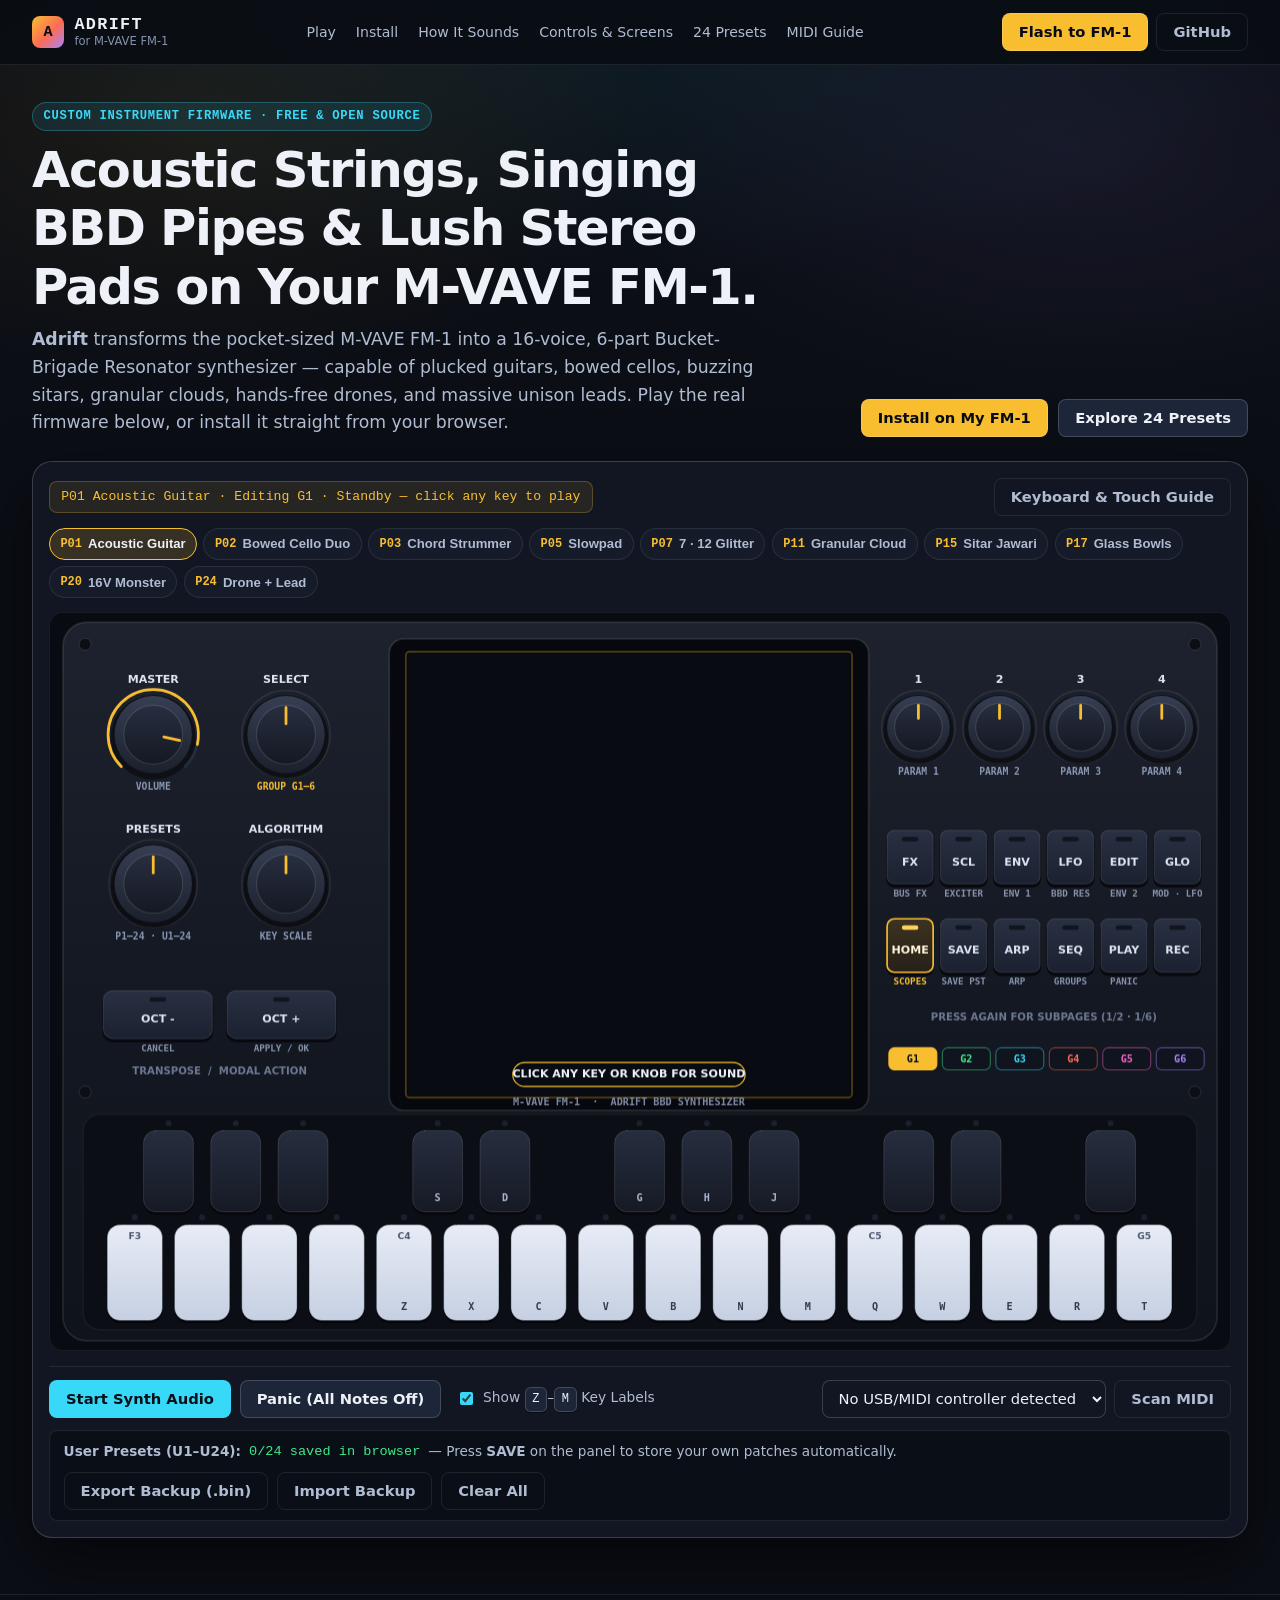
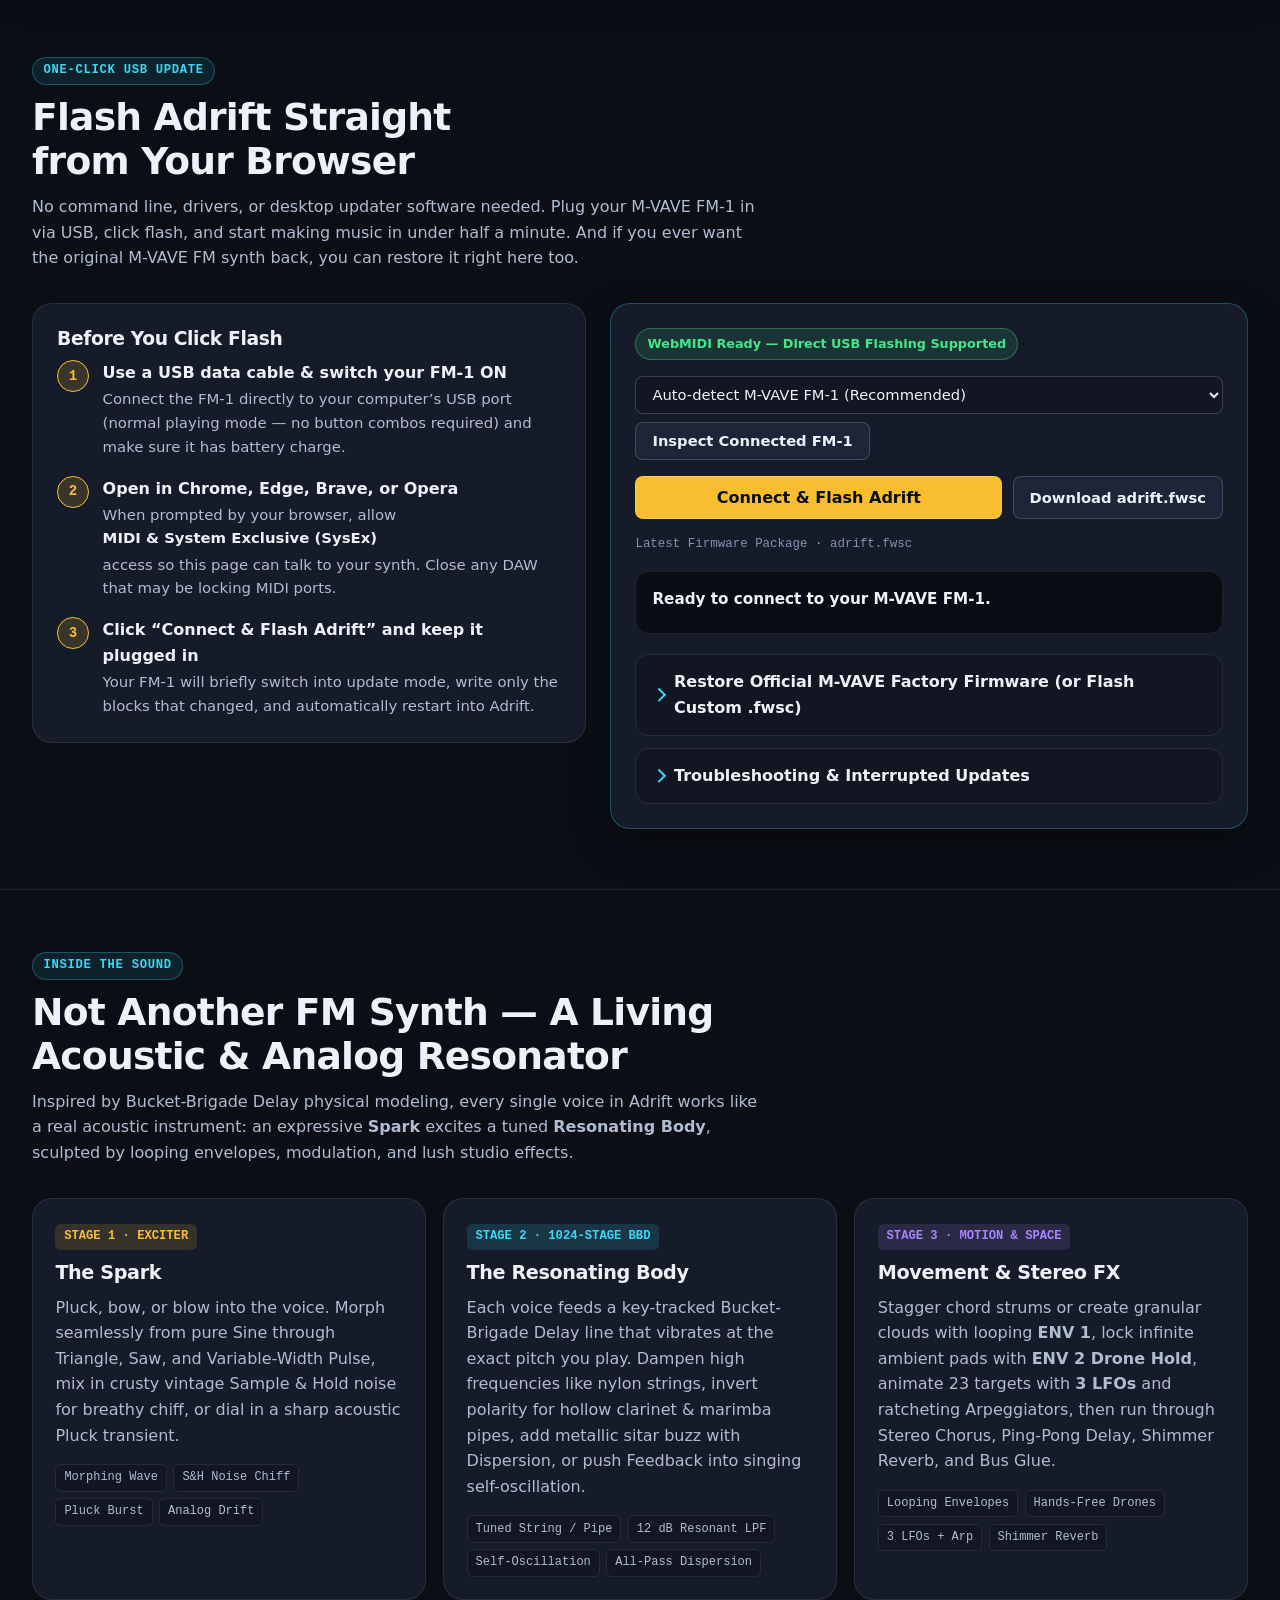
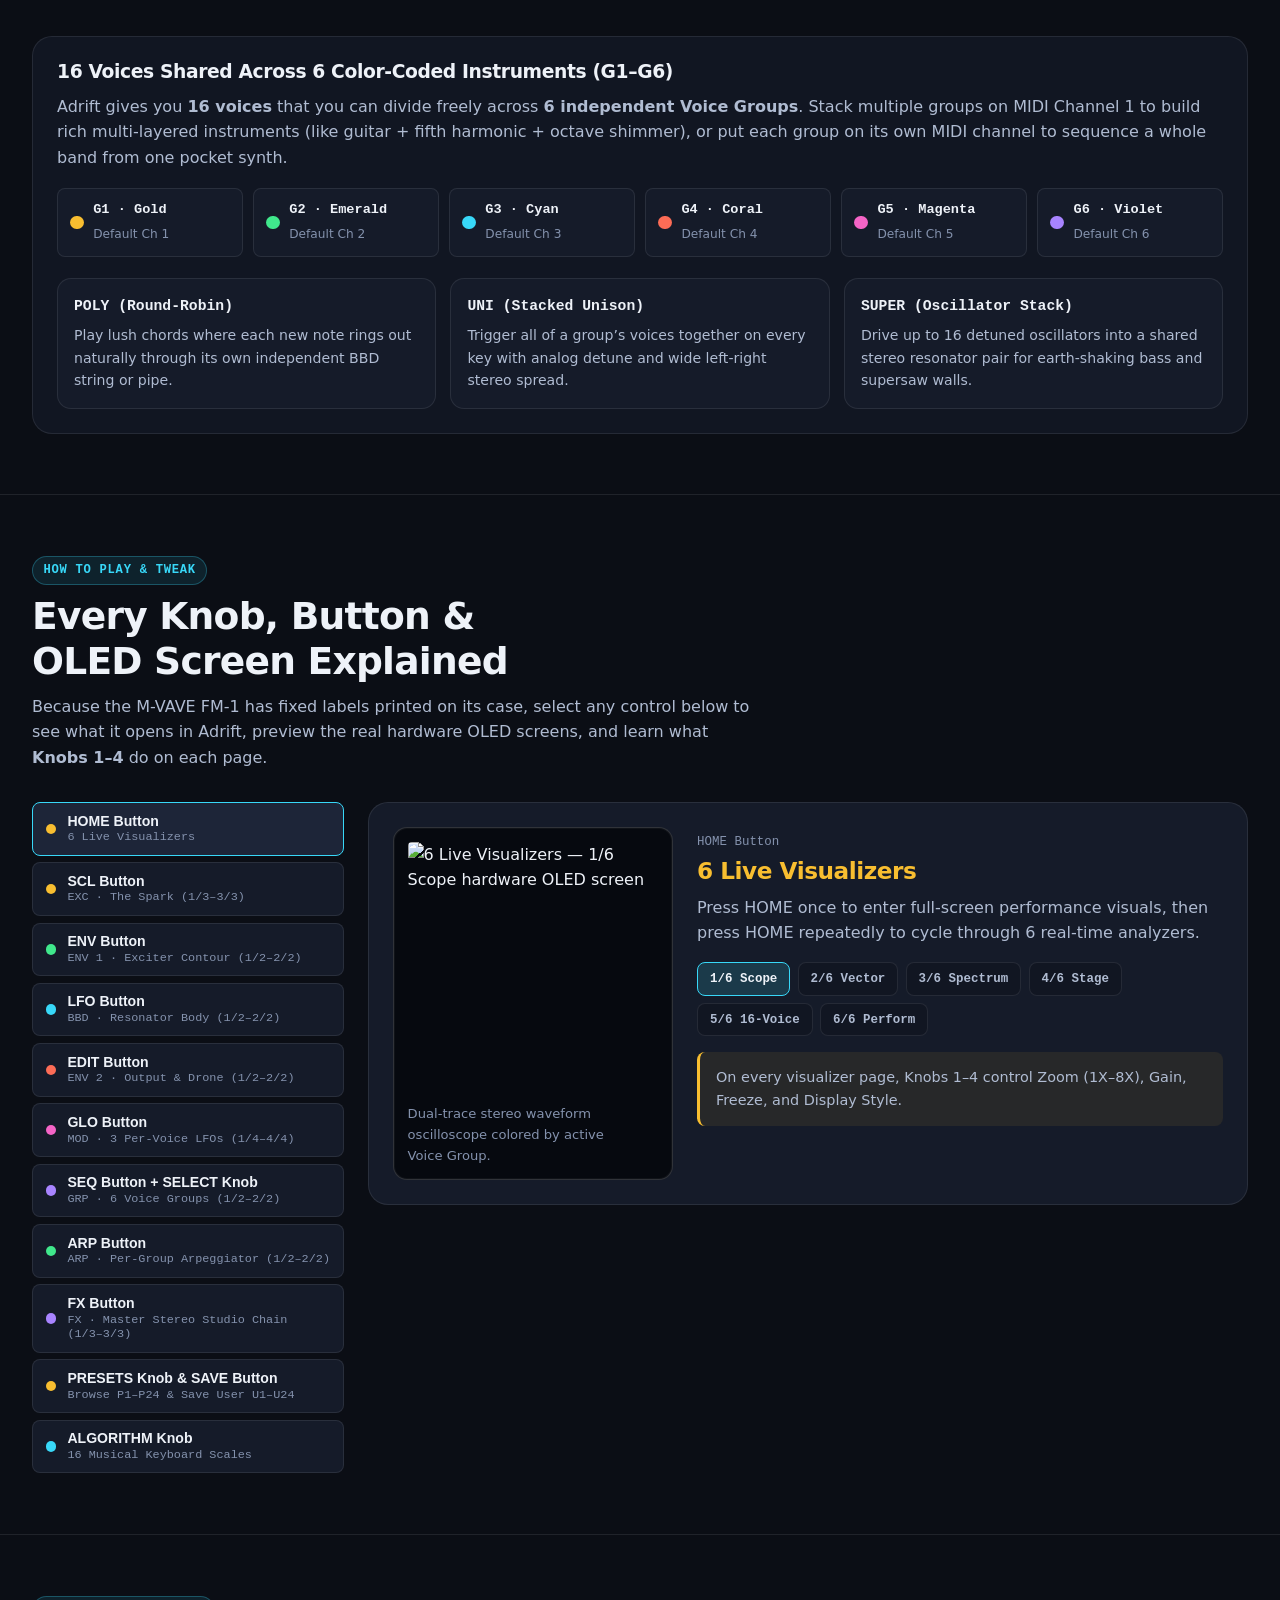
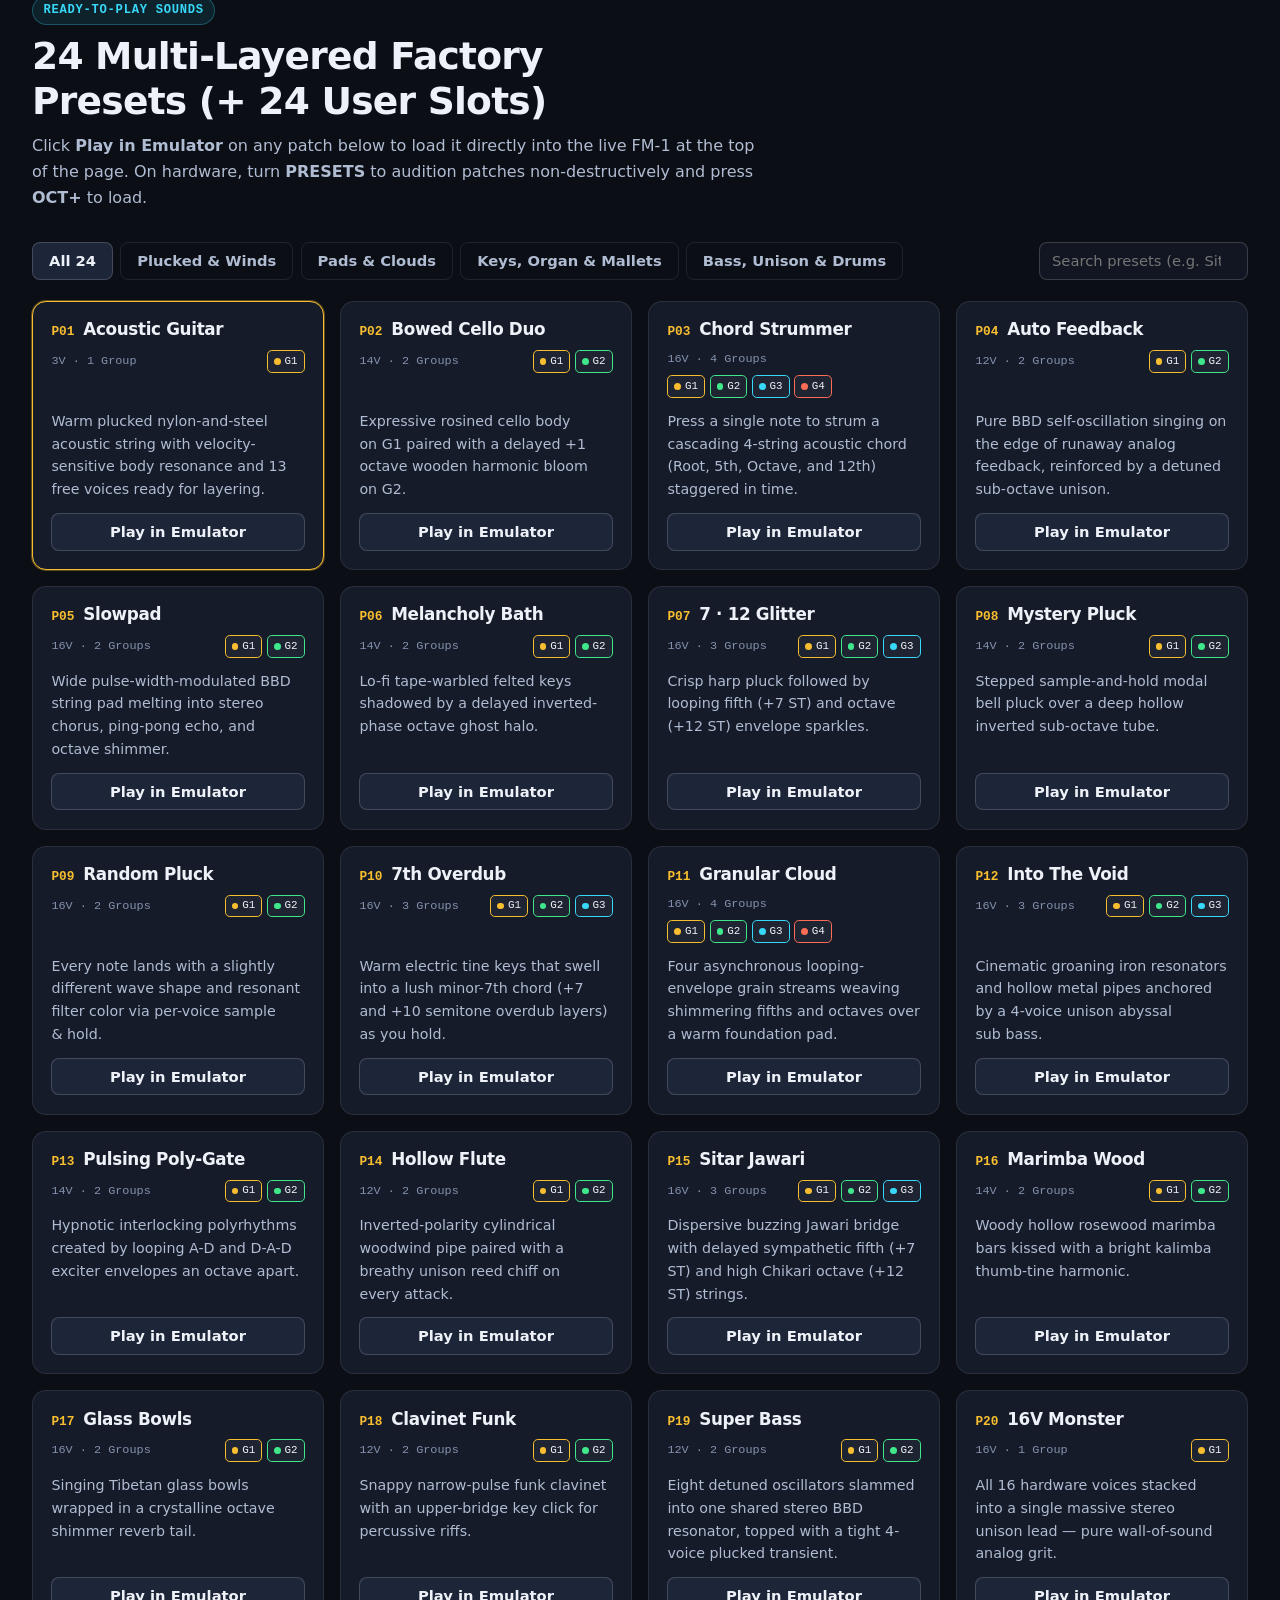
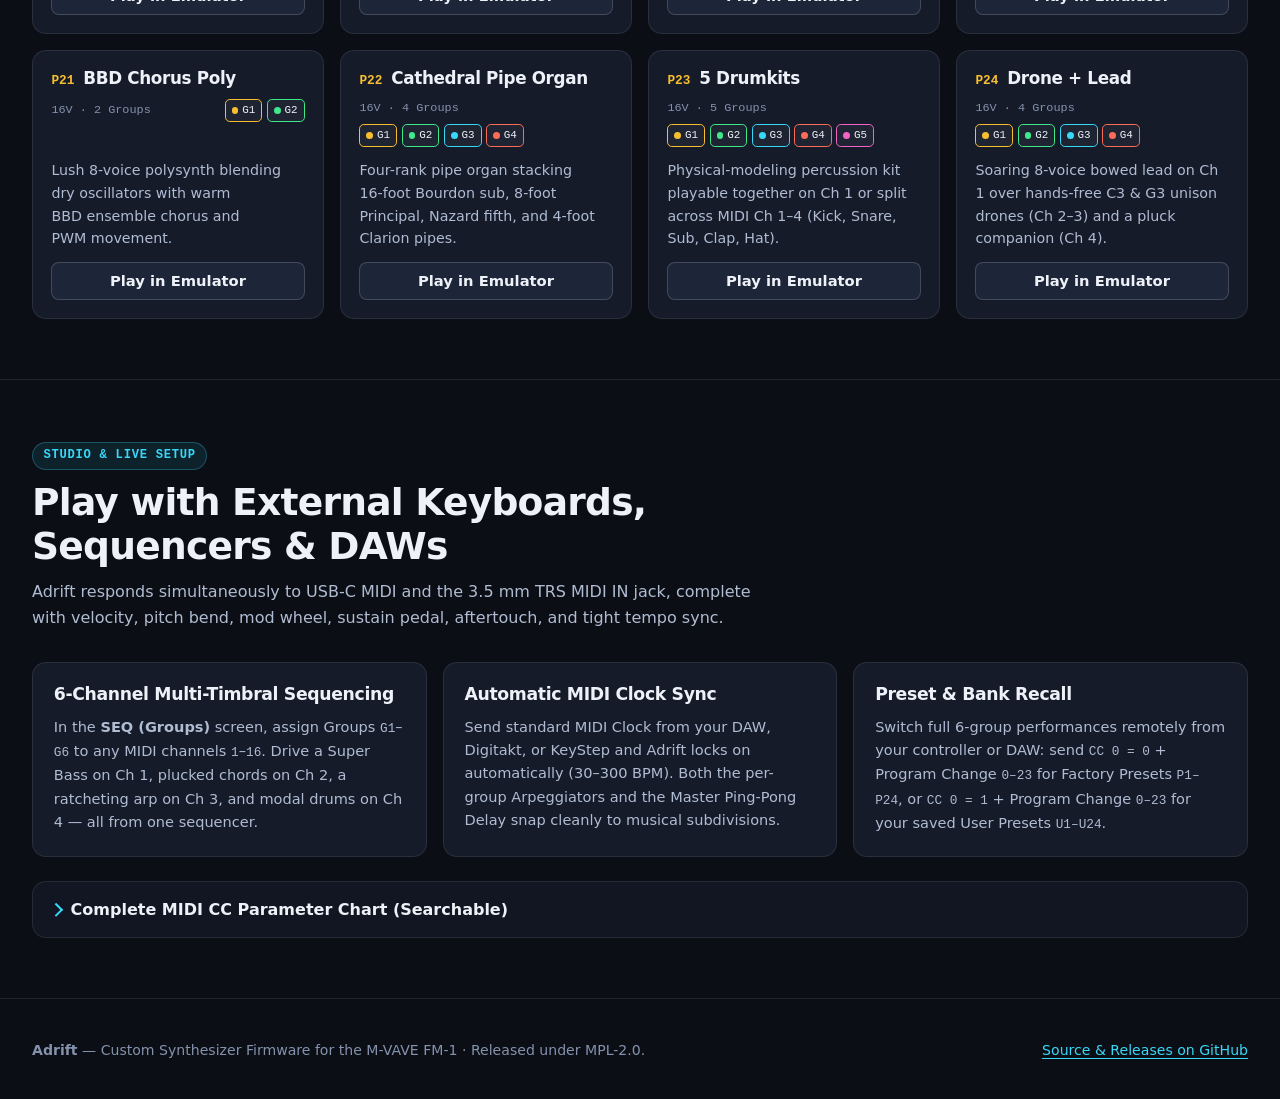
==== web/index.html @ 912f5b07 "Add website" ====
<!doctype html>
<html lang="en">
<head>
  <meta charset="utf-8">
  <meta name="viewport" content="width=device-width, initial-scale=1">
  <title>Adrift — 16-Voice BBD Resonator Synthesizer for M-VAVE FM-1</title>
  <meta name="description" content="Play Adrift live in your browser or flash it onto your M-VAVE FM-1 in seconds. A 16-voice, 6-part BBD physical-modeling & lush stereo synthesizer firmware.">
  <link rel="icon" href="data:image/svg+xml,%3Csvg xmlns='http://www.w3.org/2000/svg' viewBox='0 0 64 64'%3E%3Crect width='64' height='64' rx='14' fill='%230B0E15'/%3E%3Cpath d='M10 36 Q20 12 30 34 T54 28' fill='none' stroke='%23F8BE30' stroke-width='6' stroke-linecap='round'/%3E%3Ccircle cx='50' cy='28' r='5' fill='%2338D8F8'/%3E%3C/svg%3E">
  <link rel="stylesheet" href="./css/style.css">
</head>
<body>
  <a class="skip-link visually-hidden" href="#main-title">Skip to main content</a>

  <header class="site-header">
    <div class="container nav-inner">
      <a class="brand" href="#play">
        <span class="brand-mark" aria-hidden="true">A</span>
        <span class="brand-text">
          <span class="brand-name">ADRIFT</span>
          <span class="brand-sub">for M-VAVE FM-1</span>
        </span>
      </a>

      <nav aria-label="Primary sections">
        <ul class="nav-links">
          <li><a href="#play">Play</a></li>
          <li><a href="#install">Install</a></li>
          <li><a href="#sound">How It Sounds</a></li>
          <li><a href="#controls">Controls &amp; Screens</a></li>
          <li><a href="#presets">24 Presets</a></li>
          <li><a href="#midi">MIDI Guide</a></li>
        </ul>
      </nav>

      <div class="nav-actions">
        <a class="btn btn-primary" href="#install">Flash to FM-1</a>
        <a class="btn btn-ghost" href="https://github.com/romainguy/adrift" target="_blank" rel="noopener noreferrer">GitHub</a>
      </div>
    </div>
  </header>

  <main>
    <!-- 1. HERO + LIVE IN-BROWSER M-VAVE FM-1 EMULATOR -->
    <section id="play" class="hero-section">
      <div class="container">
        <div class="hero-intro">
          <div>
            <span class="eyebrow">Custom Instrument Firmware · Free &amp; Open Source</span>
            <h1 id="main-title" tabindex="-1">Acoustic Strings, Singing BBD Pipes &amp; Lush Stereo Pads on Your M-VAVE FM-1.</h1>
            <p class="hero-lead">
              <strong>Adrift</strong> transforms the pocket-sized M-VAVE FM-1 into a 16-voice, 6-part Bucket-Brigade Resonator synthesizer — capable of plucked guitars, bowed cellos, buzzing sitars, granular clouds, hands-free drones, and massive unison leads. Play the real firmware below, or install it straight from your browser.
            </p>
          </div>
          <div class="hero-cta-box">
            <a class="btn btn-primary" href="#install">Install on My FM-1</a>
            <a class="btn btn-secondary" href="#presets">Explore 24 Presets</a>
          </div>
        </div>

        <div class="emu-shell" aria-label="Interactive M-VAVE FM-1 synthesizer">
          <div class="emu-topbar">
            <div id="emu-live-readout" class="emu-readout" role="status" aria-live="polite">
              P01 Acoustic Guitar · Editing G1 · Standby — click any key to play
            </div>
            <div class="emu-toolbar-group">
              <button type="button" id="btn-open-shortcuts" class="btn btn-ghost">
                Keyboard &amp; Touch Guide
              </button>
            </div>
          </div>

          <div id="hero-quick-presets" class="quick-presets-strip" role="group" aria-label="Featured presets"></div>

          <div class="canvas-frame">
            <canvas
              id="fm1-canvas"
              width="1280"
              height="800"
              tabindex="0"
              aria-label="Interactive M-VAVE FM-1 front panel: click or touch the 27 keys at the bottom to play notes, drag knobs up and down to shape the sound, or press panel buttons to switch OLED screens."
            ></canvas>
          </div>

          <div class="emu-toolbar">
            <div class="emu-toolbar-group">
              <button type="button" id="btn-audio-toggle" class="btn btn-accent" data-state="idle">
                Start Synth Audio
              </button>
              <button type="button" id="btn-panic" class="btn btn-secondary" title="Silence all ringing voices and feedback">
                Panic (All Notes Off)
              </button>
              <label class="toggle-label">
                <input type="checkbox" id="chk-qwerty" checked>
                <span>Show <kbd>Z</kbd>–<kbd>M</kbd> Key Labels</span>
              </label>
            </div>

            <div class="emu-toolbar-group">
              <label for="midi-input-select" class="visually-hidden">MIDI Keyboard Input</label>
              <select id="midi-input-select" title="Play Adrift from an external USB-MIDI keyboard">
                <option value="all">MIDI Keyboard: Auto</option>
              </select>
              <button type="button" id="btn-midi-connect" class="btn btn-ghost">
                Scan MIDI
              </button>
            </div>
          </div>

          <div class="user-bank-bar">
            <div class="user-bank-meta">
              <strong>User Presets (U1–U24):</strong>
              <span id="user-preset-count" class="user-bank-count">0/24 saved in browser</span>
              <span>— Press <strong>SAVE</strong> on the panel to store your own patches automatically.</span>
            </div>
            <div class="emu-toolbar-group">
              <button type="button" id="btn-export-presets" class="btn btn-ghost">Export Backup (.bin)</button>
              <label class="btn btn-ghost file-btn-label">
                <span>Import Backup</span>
                <input type="file" id="file-import-presets" accept=".bin,application/octet-stream">
              </label>
              <button type="button" id="btn-reset-presets" class="btn btn-ghost">Clear All</button>
            </div>
          </div>
        </div>
      </div>
    </section>

    <!-- 2. DIRECT BROWSER WEBMIDI FIRMWARE INSTALLER -->
    <section id="install">
      <div class="container">
        <div class="section-header">
          <span class="eyebrow">One-Click USB Update</span>
          <h2>Flash Adrift Straight from Your Browser</h2>
          <p>
            No command line, drivers, or desktop updater software needed. Plug your M-VAVE FM-1 in via USB, click flash, and start making music in under half a minute. And if you ever want the original M-VAVE FM synth back, you can restore it right here too.
          </p>
        </div>

        <div class="install-grid">
          <div class="steps-card">
            <h3>Before You Click Flash</h3>
            <ol class="step-list" role="list">
              <li>
                <span class="step-num" aria-hidden="true">1</span>
                <div>
                  <strong>Use a USB data cable &amp; switch your FM-1 ON</strong>
                  <p>Connect the FM-1 directly to your computer’s USB port (normal playing mode — no button combos required) and make sure it has battery charge.</p>
                </div>
              </li>
              <li>
                <span class="step-num" aria-hidden="true">2</span>
                <div>
                  <strong>Open in Chrome, Edge, Brave, or Opera</strong>
                  <p>When prompted by your browser, allow <strong>MIDI &amp; System Exclusive (SysEx)</strong> access so this page can talk to your synth. Close any DAW that may be locking MIDI ports.</p>
                </div>
              </li>
              <li>
                <span class="step-num" aria-hidden="true">3</span>
                <div>
                  <strong>Click “Connect &amp; Flash Adrift” and keep it plugged in</strong>
                  <p>Your FM-1 will briefly switch into update mode, write only the blocks that changed, and automatically restart into Adrift.</p>
                </div>
              </li>
            </ol>
          </div>

          <div class="flasher-card">
            <div id="flash-support-pill" class="support-pill" data-status="ok">
              Checking WebMIDI support…
            </div>

            <div class="flasher-port-row">
              <label for="flash-port-select" class="visually-hidden">Target FM-1 MIDI Port</label>
              <select id="flash-port-select">
                <option value="">Auto-detect M-VAVE FM-1 (Recommended)</option>
              </select>
              <button type="button" id="btn-check-device" class="btn btn-secondary">
                Inspect Connected FM-1
              </button>
            </div>

            <div class="flasher-cta-row">
              <button type="button" id="btn-flash-adrift" class="btn btn-primary">
                Connect &amp; Flash Adrift
              </button>
              <a class="btn btn-secondary" href="./adrift.fwsc" download="adrift.fwsc">
                Download adrift.fwsc
              </a>
            </div>

            <p id="fw-version-meta" class="fw-meta-note">Latest Firmware Package · adrift.fwsc</p>

            <div class="flash-console" role="region" aria-label="Firmware update status" aria-live="polite">
              <div id="flash-status-headline" class="flash-headline" data-state="idle">
                Ready to connect to your M-VAVE FM-1.
              </div>
              <div id="flash-progress-wrap" class="flash-progress-wrap" hidden>
                <progress id="flash-progress-bar" max="100" value="0"></progress>
              </div>
              <ul id="flash-status-log" class="flash-log" role="list"></ul>
            </div>

            <div class="disclosure-stack">
              <details class="accordion">
                <summary>Restore Official M-VAVE Factory Firmware (or Flash Custom .fwsc)</summary>
                <div class="accordion-body">
                  <p>
                    Adrift is completely reversible. To return to the factory M-VAVE FM synth, select your official <code>FM-1.fwsc</code> (V15) update file below and click <strong>Flash Selected File</strong>.
                  </p>
                  <div class="custom-fw-row">
                    <input type="file" id="file-custom-fwsc" accept=".fwsc">
                    <button type="button" id="btn-flash-custom" class="btn btn-secondary" disabled>
                      Flash Selected File
                    </button>
                  </div>
                </div>
              </details>

              <details class="accordion">
                <summary>Troubleshooting &amp; Interrupted Updates</summary>
                <div class="accordion-body">
                  <p>
                    <strong>“FM-1 not found”?</strong> Double-check that your USB cable carries data (many charging cables only connect power wires) and quit Ableton Live, Logic, or MIDI utilities on Windows that take exclusive control of USB-MIDI ports.
                  </p>
                  <p style="margin-block-end:0">
                    <strong>Cable unplugged mid-update?</strong> Don’t worry — your FM-1 stays safely inside its update loader. Simply plug the USB cable back in and click <strong>Connect &amp; Flash Adrift</strong> again; it picks up right where it stopped.
                  </p>
                </div>
              </details>
            </div>
          </div>
        </div>
      </div>
    </section>

    <!-- 3. WHAT ADRIFT DOES — VISUAL SOUND ARCHITECTURE -->
    <section id="sound">
      <div class="container">
        <div class="section-header">
          <span class="eyebrow">Inside the Sound</span>
          <h2>Not Another FM Synth — A Living Acoustic &amp; Analog Resonator</h2>
          <p>
            Inspired by Bucket-Brigade Delay physical modeling, every single voice in Adrift works like a real acoustic instrument: an expressive <strong>Spark</strong> excites a tuned <strong>Resonating Body</strong>, sculpted by looping envelopes, modulation, and lush studio effects.
          </p>
        </div>

        <div class="signal-flow-grid">
          <article class="stage-card">
            <span class="stage-badge" style="background:rgba(248,190,48,0.14);color:var(--g1-gold)">STAGE 1 · EXCITER</span>
            <h3>The Spark</h3>
            <p>
              Pluck, bow, or blow into the voice. Morph seamlessly from pure Sine through Triangle, Saw, and Variable-Width Pulse, mix in crusty vintage Sample &amp; Hold noise for breathy chiff, or dial in a sharp acoustic Pluck transient.
            </p>
            <ul class="stage-tags" role="list">
              <li>Morphing Wave</li>
              <li>S&amp;H Noise Chiff</li>
              <li>Pluck Burst</li>
              <li>Analog Drift</li>
            </ul>
          </article>

          <article class="stage-card">
            <span class="stage-badge" style="background:rgba(56,216,248,0.14);color:var(--g3-cyan)">STAGE 2 · 1024-STAGE BBD</span>
            <h3>The Resonating Body</h3>
            <p>
              Each voice feeds a key-tracked Bucket-Brigade Delay line that vibrates at the exact pitch you play. Dampen high frequencies like nylon strings, invert polarity for hollow clarinet &amp; marimba pipes, add metallic sitar buzz with Dispersion, or push Feedback into singing self-oscillation.
            </p>
            <ul class="stage-tags" role="list">
              <li>Tuned String / Pipe</li>
              <li>12 dB Resonant LPF</li>
              <li>Self-Oscillation</li>
              <li>All-Pass Dispersion</li>
            </ul>
          </article>

          <article class="stage-card">
            <span class="stage-badge" style="background:rgba(168,132,255,0.14);color:var(--g6-violet)">STAGE 3 · MOTION &amp; SPACE</span>
            <h3>Movement &amp; Stereo FX</h3>
            <p>
              Stagger chord strums or create granular clouds with looping <strong>ENV 1</strong>, lock infinite ambient pads with <strong>ENV 2 Drone Hold</strong>, animate 23 targets with <strong>3 LFOs</strong> and ratcheting Arpeggiators, then run through Stereo Chorus, Ping-Pong Delay, Shimmer Reverb, and Bus Glue.
            </p>
            <ul class="stage-tags" role="list">
              <li>Looping Envelopes</li>
              <li>Hands-Free Drones</li>
              <li>3 LFOs + Arp</li>
              <li>Shimmer Reverb</li>
            </ul>
          </article>
        </div>

        <div class="groups-showcase">
          <h3>16 Voices Shared Across 6 Color-Coded Instruments (G1–G6)</h3>
          <p>
            Adrift gives you <strong>16 voices</strong> that you can divide freely across <strong>6 independent Voice Groups</strong>. Stack multiple groups on MIDI Channel 1 to build rich multi-layered instruments (like guitar + fifth harmonic + octave shimmer), or put each group on its own MIDI channel to sequence a whole band from one pocket synth.
          </p>

          <ul class="group-swatches" role="list">
            <li class="group-swatch">
              <span class="swatch-pip" style="background:var(--g1-gold)" aria-hidden="true"></span>
              <div><strong>G1 · Gold</strong><span>Default Ch 1</span></div>
            </li>
            <li class="group-swatch">
              <span class="swatch-pip" style="background:var(--g2-emerald)" aria-hidden="true"></span>
              <div><strong>G2 · Emerald</strong><span>Default Ch 2</span></div>
            </li>
            <li class="group-swatch">
              <span class="swatch-pip" style="background:var(--g3-cyan)" aria-hidden="true"></span>
              <div><strong>G3 · Cyan</strong><span>Default Ch 3</span></div>
            </li>
            <li class="group-swatch">
              <span class="swatch-pip" style="background:var(--g4-coral)" aria-hidden="true"></span>
              <div><strong>G4 · Coral</strong><span>Default Ch 4</span></div>
            </li>
            <li class="group-swatch">
              <span class="swatch-pip" style="background:var(--g5-magenta)" aria-hidden="true"></span>
              <div><strong>G5 · Magenta</strong><span>Default Ch 5</span></div>
            </li>
            <li class="group-swatch">
              <span class="swatch-pip" style="background:var(--g6-violet)" aria-hidden="true"></span>
              <div><strong>G6 · Violet</strong><span>Default Ch 6</span></div>
            </li>
          </ul>

          <div class="modes-trio">
            <div class="mode-box">
              <h4>POLY (Round-Robin)</h4>
              <p>Play lush chords where each new note rings out naturally through its own independent BBD string or pipe.</p>
            </div>
            <div class="mode-box">
              <h4>UNI (Stacked Unison)</h4>
              <p>Trigger all of a group’s voices together on every key with analog detune and wide left-right stereo spread.</p>
            </div>
            <div class="mode-box">
              <h4>SUPER (Oscillator Stack)</h4>
              <p>Drive up to 16 detuned oscillators into a shared stereo resonator pair for earth-shaking bass and supersaw walls.</p>
            </div>
          </div>
        </div>
      </div>
    </section>

    <!-- 4. INTERACTIVE HARDWARE CONTROL & SCREEN GUIDE -->
    <section id="controls">
      <div class="container">
        <div class="section-header">
          <span class="eyebrow">How to Play &amp; Tweak</span>
          <h2>Every Knob, Button &amp; OLED Screen Explained</h2>
          <p>
            Because the M-VAVE FM-1 has fixed labels printed on its case, select any control below to see what it opens in Adrift, preview the real hardware OLED screens, and learn what <strong>Knobs 1–4</strong> do on each page.
          </p>
        </div>

        <div class="explorer-shell">
          <div class="explorer-layout">
            <ul id="control-guide-list" class="control-list" role="list" aria-label="Hardware controls"></ul>

            <div class="explorer-detail" aria-live="polite">
              <div class="oled-frame">
                <img
                  id="cg-screen-img"
                  src="./assets/screens/01_home_scope.png"
                  width="480"
                  height="480"
                  loading="lazy"
                  decoding="async"
                  alt="Adrift hardware OLED screen preview"
                >
                <p id="cg-screen-caption" class="oled-caption"></p>
              </div>

              <div class="explorer-copy">
                <span id="cg-hw-label" class="cg-hw-tag"></span>
                <h3 id="cg-adrift-role"></h3>
                <p id="cg-summary"></p>

                <div id="cg-subpage-tabs" class="subpage-tabs" role="group" aria-label="Screen subpages"></div>

                <div id="cg-tip" class="pro-tip-box"></div>
              </div>
            </div>
          </div>
        </div>
      </div>
    </section>

    <!-- 5. 24 FACTORY PRESETS GALLERY -->
    <section id="presets">
      <div class="container">
        <div class="section-header">
          <span class="eyebrow">Ready-to-Play Sounds</span>
          <h2>24 Multi-Layered Factory Presets (+ 24 User Slots)</h2>
          <p>
            Click <strong>Play in Emulator</strong> on any patch below to load it directly into the live FM-1 at the top of the page. On hardware, turn <strong>PRESETS</strong> to audition patches non-destructively and press <strong>OCT+</strong> to load.
          </p>
        </div>

        <div class="presets-toolbar">
          <div class="preset-cat-tabs" role="group" aria-label="Filter presets by instrument style">
            <button type="button" class="btn btn-secondary" data-preset-cat="all" aria-pressed="true">All 24</button>
            <button type="button" class="btn btn-ghost" data-preset-cat="strings" aria-pressed="false">Plucked &amp; Winds</button>
            <button type="button" class="btn btn-ghost" data-preset-cat="pads" aria-pressed="false">Pads &amp; Clouds</button>
            <button type="button" class="btn btn-ghost" data-preset-cat="keys" aria-pressed="false">Keys, Organ &amp; Mallets</button>
            <button type="button" class="btn btn-ghost" data-preset-cat="leads" aria-pressed="false">Bass, Unison &amp; Drums</button>
          </div>

          <search aria-label="Search factory presets">
            <label for="preset-search-input" class="visually-hidden">Search presets</label>
            <input type="search" id="preset-search-input" placeholder="Search presets (e.g. Sitar, Pad, Organ)…">
          </search>
        </div>

        <div class="presets-grid-wrap">
          <div id="presets-grid" class="presets-grid"></div>
        </div>
      </div>
    </section>

    <!-- 6. EXTERNAL MIDI, CLOCK SYNC & STUDIO GUIDE -->
    <section id="midi">
      <div class="container">
        <div class="section-header">
          <span class="eyebrow">Studio &amp; Live Setup</span>
          <h2>Play with External Keyboards, Sequencers &amp; DAWs</h2>
          <p>
            Adrift responds simultaneously to USB-C MIDI and the 3.5 mm TRS MIDI IN jack, complete with velocity, pitch bend, mod wheel, sustain pedal, aftertouch, and tight tempo sync.
          </p>
        </div>

        <div class="midi-cards-grid">
          <article class="midi-info-card">
            <h3>6-Channel Multi-Timbral Sequencing</h3>
            <p>
              In the <strong>SEQ (Groups)</strong> screen, assign Groups <code>G1</code>–<code>G6</code> to any MIDI channels <code>1</code>–<code>16</code>. Drive a Super Bass on Ch 1, plucked chords on Ch 2, a ratcheting arp on Ch 3, and modal drums on Ch 4 — all from one sequencer.
            </p>
          </article>

          <article class="midi-info-card">
            <h3>Automatic MIDI Clock Sync</h3>
            <p>
              Send standard MIDI Clock from your DAW, Digitakt, or KeyStep and Adrift locks on automatically (30–300 BPM). Both the per-group Arpeggiators and the Master Ping-Pong Delay snap cleanly to musical subdivisions.
            </p>
          </article>

          <article class="midi-info-card">
            <h3>Preset &amp; Bank Recall</h3>
            <p>
              Switch full 6-group performances remotely from your controller or DAW: send <code>CC 0 = 0</code> + Program Change <code>0–23</code> for Factory Presets <code>P1–P24</code>, or <code>CC 0 = 1</code> + Program Change <code>0–23</code> for your saved User Presets <code>U1–U24</code>.
            </p>
          </article>
        </div>

        <details class="accordion">
          <summary>Complete MIDI CC Parameter Chart (Searchable)</summary>
          <div class="accordion-body">
            <search class="cc-search-bar" aria-label="Search MIDI CC chart">
              <label for="midi-cc-search" class="visually-hidden">Filter MIDI CC controls</label>
              <input type="search" id="midi-cc-search" placeholder="Search by CC number, section, or parameter (e.g. Feedback, Shimmer, CC 74)…">
              <span id="midi-cc-count" class="cc-count"></span>
            </search>

            <div class="table-scroll">
              <table class="cc-table">
                <thead>
                  <tr>
                    <th scope="col">CC #</th>
                    <th scope="col">Section</th>
                    <th scope="col">Musical Parameter</th>
                    <th scope="col">Range / Behavior</th>
                  </tr>
                </thead>
                <tbody id="midi-cc-tbody"></tbody>
              </table>
            </div>
          </div>
        </details>
      </div>
    </section>
  </main>

  <footer class="site-footer">
    <div class="container footer-inner">
      <div>
        <strong>Adrift</strong> — Custom Synthesizer Firmware for the M-VAVE FM-1 · Released under MPL-2.0.
      </div>
      <div>
        <a href="https://github.com/romainguy/adrift" target="_blank" rel="noopener noreferrer">Source &amp; Releases on GitHub</a>
      </div>
    </div>
  </footer>

  <!-- Computer Keyboard & Touch Shortcuts Modal -->
  <dialog id="shortcuts-dialog" class="modal-dialog" closedby="any" aria-labelledby="shortcuts-title">
    <div class="modal-header">
      <h2 id="shortcuts-title">Playing the Browser Emulator</h2>
      <button type="button" id="btn-close-shortcuts" class="btn btn-ghost">Close</button>
    </div>
    <div class="modal-body">
      <p>
        You can play Adrift with your mouse, multi-touch screen, external USB-MIDI keyboard, or your computer’s QWERTY keyboard:
      </p>
      <dl class="shortcut-dl">
        <dt><kbd>Z</kbd> – <kbd>M</kbd> &amp; <kbd>S</kbd><kbd>D</kbd><kbd>G</kbd><kbd>H</kbd><kbd>J</kbd></dt>
        <dd>Play chromatic piano notes in the main octave (C4–B4).</dd>

        <dt><kbd>Q</kbd> <kbd>W</kbd> <kbd>E</kbd> <kbd>R</kbd> <kbd>T</kbd> <kbd>Y</kbd> <kbd>U</kbd> <kbd>I</kbd></dt>
        <dd>Play upper-octave white keys (C5–C6).</dd>

        <dt><kbd>[</kbd> and <kbd>]</kbd></dt>
        <dd><strong>OCT -</strong> / <strong>OCT +</strong> (shift keyboard octave, or Cancel / Confirm inside Presets, Scales &amp; Save menus).</dd>

        <dt><kbd>1</kbd> <kbd>2</kbd> <kbd>3</kbd> <kbd>4</kbd> <kbd>5</kbd></dt>
        <dd>Open sound-shaping screens: <strong>EXC</strong>, <strong>ENV1</strong>, <strong>BBD</strong>, <strong>ENV2</strong>, and <strong>MOD</strong> (press again to flip subpages).</dd>

        <dt><kbd>6</kbd> · <kbd>9</kbd> · <kbd>0</kbd> · <kbd>F</kbd></dt>
        <dd>Open <strong>HOME</strong> visualizers (<kbd>6</kbd>), <strong>ARP</strong> (<kbd>9</kbd>), <strong>GROUPS</strong> (<kbd>0</kbd>), or Master <strong>FX</strong> (<kbd>F</kbd>).</dd>

        <dt><kbd>7</kbd> · <kbd>-</kbd>/<kbd>=</kbd> · <kbd>;</kbd>/<kbd>'</kbd></dt>
        <dd>Cycle Voice Group <code>G1–G6</code> (<kbd>7</kbd>), browse Presets (<kbd>-</kbd> / <kbd>=</kbd>), or browse Scales (<kbd>;</kbd> / <kbd>'</kbd>).</dd>

        <dt><kbd>8</kbd> (or <kbd>⌘S</kbd> / <kbd>Ctrl+S</kbd>)</dt>
        <dd>Open <strong>SAVE PRESET</strong> — type your patch name directly on your keyboard and press <kbd>Enter</kbd> to save!</dd>

        <dt>Knobs &amp; OLED Badges</dt>
        <dd>Drag any knob vertically (hold <kbd>Shift</kbd> for fine tune), scroll your mouse wheel over a knob, or click badges right on the OLED screen.</dd>
      </dl>
    </div>
  </dialog>

  <script type="module" src="./js/app.js"></script>
</body>
</html>
---- web/css/style.css ----
/* SPDX-License-Identifier: MPL-2.0
 * Adrift Musician Website — Dark-OLED Studio Design System */

:root {
  color-scheme: dark;
  accent-color: #38D8F8;
  interpolate-size: allow-keywords;

  --bg-void: #070A10;
  --bg-page: #0B0E15;
  --bg-surface: #111622;
  --bg-card: #151B29;
  --bg-card-hover: #1A2234;
  --bg-elevated: #1D2538;

  --border-subtle: rgba(238, 242, 248, 0.09);
  --border-strong: rgba(238, 242, 248, 0.18);

  --text-primary: #EEF2F8;
  --text-secondary: #B0BCD2;
  --text-muted: #8492AD;

  /* Authentic Adrift 6 Voice-Group OLED Palette */
  --g1-gold: #F8BE30;
  --g2-emerald: #40E88C;
  --g3-cyan: #38D8F8;
  --g4-coral: #FC6C56;
  --g5-magenta: #F464C6;
  --g6-violet: #A884FF;

  --font-sans: "Inter", ui-sans-serif, system-ui, -apple-system, BlinkMacSystemFont, "Segoe UI", Roboto, sans-serif;
  --font-mono: "JetBrains Mono", ui-monospace, SFMono-Regular, Menlo, Monaco, Consolas, monospace;

  --max-w: 76rem;
  --radius-sm: 0.5rem;
  --radius-md: 0.875rem;
  --radius-lg: 1.25rem;
}

*,
*::before,
*::after {
  box-sizing: border-box;
}

html {
  scroll-behavior: smooth;
  scroll-padding-top: 5rem;
}

@media (prefers-reduced-motion: reduce) {
  html {
    scroll-behavior: auto;
  }
}

body {
  margin: 0;
  background-color: var(--bg-page);
  background-image:
    radial-gradient(ellipse 68rem 34rem at 50% -6rem, rgba(56, 216, 248, 0.10), transparent 70%),
    radial-gradient(ellipse 46rem 24rem at 15% 8rem, rgba(248, 190, 48, 0.07), transparent 65%),
    radial-gradient(ellipse 46rem 24rem at 85% 10rem, rgba(168, 132, 255, 0.08), transparent 65%);
  color: var(--text-primary);
  font-family: var(--font-sans);
  font-size: 1rem;
  line-height: 1.6;
  overflow-wrap: anywhere;
  -webkit-font-smoothing: antialiased;
}

img,
svg,
canvas,
video {
  display: block;
  max-inline-size: 100%;
}

img {
  block-size: auto;
}

h1,
h2,
h3 {
  margin-block: 0 0.65rem;
  line-height: 1.18;
  letter-spacing: -0.02em;
  text-wrap: balance;
  color: var(--text-primary);
}

p,
li {
  text-wrap: pretty;
}

p {
  margin-block: 0 1rem;
  color: var(--text-secondary);
}

code,
kbd {
  font-family: var(--font-mono);
  font-size: 0.875em;
}

kbd {
  display: inline-block;
  padding: 0.12rem 0.42rem;
  border-radius: 0.35rem;
  background: var(--bg-elevated);
  border: 1px solid var(--border-strong);
  color: var(--text-primary);
  box-shadow: 0 1px 0 rgba(0, 0, 0, 0.5);
}

a {
  color: var(--g3-cyan);
  text-decoration-thickness: 1px;
  text-underline-offset: 0.2em;
}

a:hover {
  color: #7CE5FC;
}

:focus-visible {
  outline: 2px solid var(--g3-cyan);
  outline-offset: 2px;
}

/* Accessibility: Skip Link */
.visually-hidden:where(:not(:focus-within, :active)) {
  clip-path: inset(50%);
  block-size: 1px;
  inline-size: 1px;
  overflow: hidden;
  position: absolute;
  white-space: nowrap;
}

.skip-link {
  position: fixed;
  inset-block-start: 0.75rem;
  inset-inline-start: 0.75rem;
  z-index: 999;
  padding: 0.65rem 1.1rem;
  border-radius: var(--radius-sm);
  background: var(--g1-gold);
  color: #080C12;
  font-weight: 700;
  text-decoration: none;
}

.container {
  inline-size: min(100% - 2rem, var(--max-w));
  margin-inline: auto;
}

/* ---- Sticky Top Navbar ---- */

.site-header {
  position: sticky;
  inset-block-start: 0;
  z-index: 50;
  background: rgba(9, 12, 19, 0.84);
  backdrop-filter: blur(14px);
  border-block-end: 1px solid var(--border-subtle);
}

.nav-inner {
  display: flex;
  flex-wrap: wrap;
  align-items: center;
  justify-content: space-between;
  gap: 0.75rem 1.25rem;
  min-block-size: 4rem;
  padding-block: 0.5rem;
}

.brand {
  display: inline-flex;
  align-items: center;
  gap: 0.65rem;
  text-decoration: none;
  color: var(--text-primary);
}

.brand-mark {
  display: inline-grid;
  place-items: center;
  inline-size: 2rem;
  block-size: 2rem;
  border-radius: 0.5rem;
  background: linear-gradient(135deg, var(--g1-gold), var(--g4-coral) 55%, var(--g6-violet));
  color: #080C12;
  font-family: var(--font-mono);
  font-weight: 800;
  font-size: 0.95rem;
}

.brand-text {
  display: flex;
  flex-direction: column;
  line-height: 1.1;
}

.brand-name {
  font-family: var(--font-mono);
  font-weight: 800;
  font-size: 1.05rem;
  letter-spacing: 0.08em;
}

.brand-sub {
  font-size: 0.72rem;
  color: var(--text-muted);
}

.nav-links {
  display: flex;
  flex-wrap: wrap;
  align-items: center;
  gap: 0.2rem 0.45rem;
  margin: 0;
  padding: 0;
  list-style: none;
}

.nav-links a {
  display: inline-flex;
  align-items: center;
  min-block-size: 2.25rem;
  padding-inline: 0.4rem;
  color: var(--text-secondary);
  text-decoration: none;
  font-size: 0.88rem;
  font-weight: 500;
  border-radius: var(--radius-sm);
  white-space: nowrap;
}

.nav-links a:hover {
  color: var(--text-primary);
  background: rgba(255, 255, 255, 0.05);
}

.nav-actions {
  display: flex;
  align-items: center;
  gap: 0.5rem;
}

@media (max-width: 920px) {
  .site-header nav {
    order: 3;
    flex-basis: 100%;
  }

  .nav-links {
    border-block-start: 1px solid var(--border-subtle);
    padding-block-start: 0.35rem;
  }
}

/* ---- Buttons & Form Controls ---- */

.btn {
  display: inline-flex;
  align-items: center;
  justify-content: center;
  gap: 0.45rem;
  min-block-size: 2.35rem;
  min-inline-size: 2.35rem;
  padding: 0.5rem 1rem;
  border-radius: var(--radius-sm);
  border: 1px solid transparent;
  font-family: var(--font-sans);
  font-size: 0.92rem;
  font-weight: 600;
  line-height: 1.2;
  text-decoration: none;
  cursor: pointer;
  touch-action: manipulation;
  transition: background-color 140ms ease, border-color 140ms ease, transform 90ms ease;
}

.btn:active:not(:disabled) {
  transform: translateY(1px);
}

.btn:disabled {
  opacity: 0.48;
  cursor: not-allowed;
}

.btn-primary {
  background: var(--g1-gold);
  color: #080C12;
  border-color: rgba(255, 255, 255, 0.16);
}

.btn-primary:hover:not(:disabled) {
  background: #FFD054;
  color: #080C12;
}

.btn-accent {
  background: var(--g3-cyan);
  color: #071018;
}

.btn-accent:hover:not(:disabled) {
  background: #6BE3FC;
  color: #071018;
}

.btn-secondary {
  background: var(--bg-elevated);
  color: var(--text-primary);
  border-color: var(--border-strong);
}

.btn-secondary:hover:not(:disabled) {
  background: #27324A;
}

.btn-ghost {
  background: transparent;
  color: var(--text-secondary);
  border-color: var(--border-subtle);
}

.btn-ghost:hover:not(:disabled) {
  color: var(--text-primary);
  border-color: var(--border-strong);
  background: rgba(255, 255, 255, 0.04);
}

input[type="search"],
input[type="text"],
select {
  min-block-size: 2.35rem;
  padding: 0.45rem 0.75rem;
  border-radius: var(--radius-sm);
  border: 1px solid var(--border-strong);
  background: var(--bg-surface);
  color: var(--text-primary);
  font-family: var(--font-sans);
  font-size: 0.92rem;
}

@media (pointer: coarse) {
  .btn,
  .nav-links a,
  .preset-pill,
  .subpage-tab,
  .control-select-btn,
  input[type="search"],
  select {
    min-block-size: 2.75rem;
    min-inline-size: 2.75rem;
  }
}

/* ---- Sections & Typography ---- */

section {
  padding-block: 3.75rem;
  border-block-end: 1px solid var(--border-subtle);
}

.section-header {
  max-inline-size: 46rem;
  margin-block-end: 2rem;
}

.eyebrow {
  display: inline-flex;
  align-items: center;
  gap: 0.45rem;
  margin-block-end: 0.6rem;
  padding: 0.22rem 0.65rem;
  border-radius: 999px;
  background: rgba(56, 216, 248, 0.10);
  border: 1px solid rgba(56, 216, 248, 0.28);
  color: var(--g3-cyan);
  font-family: var(--font-mono);
  font-size: 0.76rem;
  font-weight: 700;
  letter-spacing: 0.06em;
  text-transform: uppercase;
}

.section-header h2 {
  font-size: clamp(1.65rem, 3vw, 2.35rem);
}

/* ---- Hero & Live FM-1 Emulator ---- */

.hero-section {
  padding-block: 2.25rem 3.5rem;
}

.hero-intro {
  display: grid;
  gap: 1.25rem;
  margin-block-end: 1.5rem;
}

@media (min-width: 58rem) {
  .hero-intro {
    grid-template-columns: 1.35fr 0.85fr;
    align-items: end;
  }
}

.hero-intro h1 {
  font-size: clamp(2rem, 4.2vw, 3.1rem);
  letter-spacing: -0.03em;
}

.hero-lead {
  font-size: 1.08rem;
  color: var(--text-secondary);
  margin-block-end: 0;
}

.hero-cta-box {
  display: flex;
  flex-wrap: wrap;
  gap: 0.65rem;
  justify-content: flex-start;
}

@media (min-width: 58rem) {
  .hero-cta-box {
    justify-content: flex-end;
  }
}

/* Quick Preset Bar above Emulator */
.emu-shell {
  background: var(--bg-surface);
  border: 1px solid var(--border-strong);
  border-radius: var(--radius-lg);
  padding: 1rem;
  box-shadow: 0 24px 64px rgba(0, 0, 0, 0.55);
}

.emu-topbar {
  display: flex;
  flex-wrap: wrap;
  align-items: center;
  justify-content: space-between;
  gap: 0.65rem;
  margin-block-end: 0.75rem;
}

.emu-readout {
  display: inline-flex;
  align-items: center;
  gap: 0.5rem;
  font-family: var(--font-mono);
  font-size: 0.82rem;
  color: var(--g1-gold);
  background: rgba(248, 190, 48, 0.09);
  border: 1px solid rgba(248, 190, 48, 0.25);
  padding: 0.3rem 0.7rem;
  border-radius: var(--radius-sm);
}

.quick-presets-strip {
  display: flex;
  flex-wrap: wrap;
  gap: 0.4rem;
  margin-block-end: 0.85rem;
}

.preset-pill {
  display: inline-flex;
  align-items: center;
  gap: 0.38rem;
  min-block-size: 2rem;
  padding: 0.28rem 0.65rem;
  border-radius: 999px;
  border: 1px solid var(--border-subtle);
  background: var(--bg-card);
  color: var(--text-secondary);
  font-size: 0.82rem;
  font-weight: 600;
  cursor: pointer;
  touch-action: manipulation;
}

.preset-pill:hover {
  border-color: var(--border-strong);
  color: var(--text-primary);
}

.preset-pill[aria-pressed="true"] {
  background: rgba(248, 190, 48, 0.16);
  border-color: var(--g1-gold);
  color: var(--text-primary);
}

.pill-code {
  font-family: var(--font-mono);
  font-size: 0.75rem;
  color: var(--g1-gold);
}

.canvas-frame {
  border-radius: var(--radius-md);
  overflow: hidden;
  background: #080C12;
  border: 1px solid rgba(255, 255, 255, 0.07);
}

#fm1-canvas {
  inline-size: 100%;
  aspect-ratio: 1280 / 800;
  cursor: pointer;
  touch-action: none;
  user-select: none;
  -webkit-user-select: none;
}

.emu-toolbar {
  display: flex;
  flex-wrap: wrap;
  align-items: center;
  justify-content: space-between;
  gap: 0.75rem 1rem;
  margin-block-start: 0.9rem;
  padding-block-start: 0.85rem;
  border-block-start: 1px solid var(--border-subtle);
}

.emu-toolbar-group {
  display: flex;
  flex-wrap: wrap;
  align-items: center;
  gap: 0.55rem;
}

#btn-audio-toggle[data-state="live"] {
  background: rgba(64, 232, 140, 0.16);
  border-color: var(--g2-emerald);
  color: var(--g2-emerald);
}

#btn-audio-toggle[data-state="muted"] {
  background: rgba(252, 108, 86, 0.16);
  border-color: var(--g4-coral);
  color: var(--g4-coral);
}

.toggle-label {
  display: inline-flex;
  align-items: center;
  gap: 0.42rem;
  min-block-size: 2.25rem;
  padding-inline: 0.4rem;
  font-size: 0.86rem;
  color: var(--text-secondary);
  cursor: pointer;
}

.user-bank-bar {
  display: flex;
  flex-wrap: wrap;
  align-items: center;
  justify-content: space-between;
  gap: 0.6rem 1rem;
  margin-block-start: 0.75rem;
  padding: 0.65rem 0.85rem;
  border-radius: var(--radius-sm);
  background: rgba(8, 12, 18, 0.65);
  border: 1px solid var(--border-subtle);
  font-size: 0.85rem;
}

.user-bank-meta {
  display: flex;
  flex-wrap: wrap;
  align-items: center;
  gap: 0.5rem;
  color: var(--text-secondary);
}

.user-bank-count {
  font-family: var(--font-mono);
  color: var(--g2-emerald);
}

.file-btn-label {
  position: relative;
  overflow: hidden;
}

.file-btn-label input[type="file"] {
  position: absolute;
  inset: 0;
  opacity: 0;
  cursor: pointer;
}

/* ---- Direct Browser Firmware Flasher Section ---- */

.install-grid {
  display: grid;
  gap: 1.5rem;
}

@media (min-width: 58rem) {
  .install-grid {
    grid-template-columns: 1fr 1.15fr;
    align-items: start;
  }
}

.steps-card,
.flasher-card {
  background: var(--bg-card);
  border: 1px solid var(--border-subtle);
  border-radius: var(--radius-lg);
  padding: 1.5rem;
}

.flasher-card {
  border-color: rgba(56, 216, 248, 0.28);
  box-shadow: 0 16px 40px rgba(0, 0, 0, 0.35);
}

.step-list {
  margin: 0;
  padding: 0;
  list-style: none;
  display: grid;
  gap: 1rem;
}

.step-list li {
  display: grid;
  grid-template-columns: 2rem 1fr;
  gap: 0.85rem;
  align-items: start;
}

.step-num {
  display: inline-grid;
  place-items: center;
  inline-size: 2rem;
  block-size: 2rem;
  border-radius: 999px;
  background: rgba(248, 190, 48, 0.16);
  border: 1px solid var(--g1-gold);
  color: var(--g1-gold);
  font-family: var(--font-mono);
  font-weight: 700;
  font-size: 0.88rem;
}

.step-list strong {
  display: block;
  color: var(--text-primary);
  margin-block-end: 0.15rem;
}

.step-list p {
  margin: 0;
  font-size: 0.93rem;
}

.support-pill {
  display: inline-flex;
  align-items: center;
  gap: 0.45rem;
  padding: 0.3rem 0.7rem;
  border-radius: 999px;
  font-size: 0.8rem;
  font-weight: 600;
  margin-block-end: 1rem;
}

.support-pill[data-status="ok"] {
  background: rgba(64, 232, 140, 0.12);
  border: 1px solid rgba(64, 232, 140, 0.35);
  color: var(--g2-emerald);
}

.support-pill[data-status="warn"] {
  background: rgba(248, 190, 48, 0.14);
  border: 1px solid rgba(248, 190, 48, 0.38);
  color: var(--g1-gold);
}

.flasher-port-row {
  display: flex;
  flex-wrap: wrap;
  gap: 0.55rem;
  margin-block-end: 1rem;
}

.flasher-port-row select {
  flex: 1 1 14rem;
}

.flasher-cta-row {
  display: flex;
  flex-wrap: wrap;
  gap: 0.65rem;
  margin-block-end: 1rem;
}

.flasher-cta-row .btn-primary {
  flex: 1 1 15rem;
  font-size: 1rem;
  padding-block: 0.7rem;
}

.fw-meta-note {
  font-family: var(--font-mono);
  font-size: 0.78rem;
  color: var(--text-muted);
  margin-block-end: 1rem;
}

.flash-console {
  padding: 0.9rem 1rem;
  border-radius: var(--radius-md);
  background: #090C13;
  border: 1px solid var(--border-subtle);
}

.flash-headline {
  font-weight: 700;
  font-size: 0.95rem;
  color: var(--text-primary);
  margin-block-end: 0.45rem;
}

.flash-headline[data-state="ok"] {
  color: var(--g2-emerald);
}

.flash-headline[data-state="working"] {
  color: var(--g3-cyan);
}

.flash-headline[data-state="error"] {
  color: var(--g4-coral);
}

.flash-progress-wrap {
  margin-block: 0.55rem;
}

.flash-progress-wrap progress {
  inline-size: 100%;
  block-size: 0.65rem;
  border-radius: 999px;
}

@supports not (accent-color: #38D8F8) {
  .flash-progress-wrap progress {
    background-color: var(--bg-elevated);
    color: var(--g3-cyan);
  }
}

.flash-log {
  margin: 0.45rem 0 0;
  padding-inline-start: 1.15rem;
  max-block-size: 8.5rem;
  overflow-y: auto;
  font-family: var(--font-mono);
  font-size: 0.8rem;
  color: var(--text-secondary);
}

.flash-log:empty {
  display: none;
}

/* ---- Accordions (<details> + <summary>) ---- */

.disclosure-stack {
  display: grid;
  gap: 0.75rem;
  margin-block-start: 1.25rem;
}

details.accordion {
  background: var(--bg-surface);
  border: 1px solid var(--border-subtle);
  border-radius: var(--radius-md);
  overflow: clip;
}

details.accordion > summary {
  list-style: none;
  display: flex;
  align-items: center;
  gap: 0.65rem;
  padding: 0.9rem 1.1rem;
  font-weight: 600;
  color: var(--text-primary);
  cursor: pointer;
  user-select: none;
}

details.accordion > summary::-webkit-details-marker {
  display: none;
}

details.accordion > summary::before {
  content: "";
  flex: 0 0 0.6rem;
  inline-size: 0.6rem;
  block-size: 0.6rem;
  border-inline-end: 2px solid var(--g3-cyan);
  border-block-end: 2px solid var(--g3-cyan);
  transform: rotate(-45deg);
  transition: transform 180ms ease;
}

details.accordion[open] > summary::before {
  transform: rotate(45deg);
}

details.accordion > summary:hover {
  background: rgba(255, 255, 255, 0.03);
}

details.accordion::details-content {
  block-size: 0;
  overflow: clip;
  contain: layout;
}

details.accordion[open]::details-content {
  block-size: auto;
}

@media (prefers-reduced-motion: no-preference) {
  details.accordion::details-content {
    transition: block-size 220ms ease, content-visibility 220ms ease;
    transition-behavior: allow-discrete;
  }
}

.accordion-body {
  padding: 0 1.15rem 1.15rem;
  border-block-start: 1px solid var(--border-subtle);
  padding-block-start: 1rem;
}

.custom-fw-row {
  display: flex;
  flex-wrap: wrap;
  align-items: center;
  gap: 0.65rem;
  margin-block-start: 0.75rem;
}

/* ---- Sound Architecture & 6 Voice Groups ---- */

.signal-flow-grid {
  display: grid;
  gap: 1.1rem;
  margin-block-end: 2.25rem;
}

@media (min-width: 54rem) {
  .signal-flow-grid {
    grid-template-columns: repeat(3, 1fr);
  }
}

.stage-card {
  position: relative;
  background: var(--bg-card);
  border: 1px solid var(--border-subtle);
  border-radius: var(--radius-lg);
  padding: 1.4rem;
}

.stage-badge {
  display: inline-block;
  font-family: var(--font-mono);
  font-size: 0.76rem;
  font-weight: 700;
  padding: 0.2rem 0.55rem;
  border-radius: 0.35rem;
  margin-block-end: 0.75rem;
}

.stage-card h3 {
  font-size: 1.2rem;
}

.stage-tags {
  display: flex;
  flex-wrap: wrap;
  gap: 0.4rem;
  margin: 0.85rem 0 0;
  padding: 0;
  list-style: none;
}

.stage-tags li {
  font-family: var(--font-mono);
  font-size: 0.75rem;
  padding: 0.2rem 0.5rem;
  border-radius: 0.35rem;
  background: var(--bg-surface);
  border: 1px solid var(--border-subtle);
  color: var(--text-secondary);
}

.groups-showcase {
  background: var(--bg-surface);
  border: 1px solid var(--border-subtle);
  border-radius: var(--radius-lg);
  padding: 1.5rem;
}

.group-swatches {
  display: grid;
  grid-template-columns: repeat(auto-fit, minmax(9.5rem, 1fr));
  gap: 0.65rem;
  margin-block: 1.1rem 1.35rem;
  padding: 0;
  list-style: none;
}

.group-swatch {
  display: flex;
  align-items: center;
  gap: 0.6rem;
  padding: 0.6rem 0.75rem;
  border-radius: var(--radius-sm);
  background: var(--bg-card);
  border: 1px solid var(--border-subtle);
}

.swatch-pip {
  inline-size: 0.85rem;
  block-size: 0.85rem;
  border-radius: 999px;
  flex-shrink: 0;
}

.group-swatch strong {
  display: block;
  font-family: var(--font-mono);
  font-size: 0.85rem;
}

.group-swatch span {
  font-size: 0.76rem;
  color: var(--text-muted);
}

.modes-trio {
  display: grid;
  gap: 0.9rem;
}

@media (min-width: 50rem) {
  .modes-trio {
    grid-template-columns: repeat(3, 1fr);
  }
}

.mode-box {
  padding: 1rem;
  border-radius: var(--radius-md);
  background: var(--bg-card);
  border: 1px solid var(--border-subtle);
}

.mode-box h4 {
  margin: 0 0 0.35rem;
  font-family: var(--font-mono);
  font-size: 0.92rem;
  color: var(--text-primary);
}

.mode-box p {
  margin: 0;
  font-size: 0.88rem;
}

/* ---- Interactive Control & OLED Screen Explorer ---- */

.explorer-shell {
  container-type: inline-size;
}

.explorer-layout {
  display: grid;
  gap: 1.5rem;
}

@container (min-width: 52rem) {
  .explorer-layout {
    grid-template-columns: 19.5rem 1fr;
    align-items: start;
  }
}

.control-list {
  margin: 0;
  padding: 0;
  list-style: none;
  display: grid;
  gap: 0.42rem;
}

.control-select-btn {
  inline-size: 100%;
  display: flex;
  align-items: center;
  gap: 0.7rem;
  padding: 0.6rem 0.8rem;
  border-radius: var(--radius-sm);
  border: 1px solid var(--border-subtle);
  background: var(--bg-card);
  color: var(--text-primary);
  text-align: left;
  cursor: pointer;
  touch-action: manipulation;
}

.control-select-btn:hover {
  background: var(--bg-card-hover);
  border-color: var(--border-strong);
}

.control-select-btn[aria-pressed="true"] {
  background: var(--bg-elevated);
  border-color: var(--g3-cyan);
}

.cs-dot {
  inline-size: 0.65rem;
  block-size: 0.65rem;
  border-radius: 999px;
  flex-shrink: 0;
}

.cs-text {
  display: flex;
  flex-direction: column;
  line-height: 1.25;
}

.cs-text strong {
  font-size: 0.88rem;
}

.cs-text small {
  font-family: var(--font-mono);
  font-size: 0.74rem;
  color: var(--text-muted);
}

.explorer-detail {
  background: var(--bg-card);
  border: 1px solid var(--border-subtle);
  border-radius: var(--radius-lg);
  padding: 1.5rem;
  display: grid;
  gap: 1.5rem;
}

@media (min-width: 44rem) {
  .explorer-detail {
    grid-template-columns: 17.5rem 1fr;
    align-items: start;
  }
}

.oled-frame {
  background: #06090F;
  padding: 0.85rem;
  border-radius: var(--radius-md);
  border: 1px solid var(--border-strong);
  box-shadow: inset 0 0 0 1px rgba(255, 255, 255, 0.04);
}

.oled-frame img {
  inline-size: 100%;
  aspect-ratio: 1 / 1;
  border-radius: 0.25rem;
  image-rendering: pixelated;
  image-rendering: crisp-edges;
}

.oled-caption {
  margin: 0.65rem 0 0;
  font-size: 0.82rem;
  color: var(--text-muted);
}

.cg-hw-tag {
  display: inline-block;
  font-family: var(--font-mono);
  font-size: 0.78rem;
  color: var(--text-muted);
  margin-block-end: 0.25rem;
}

.explorer-copy h3 {
  font-size: 1.45rem;
  margin-block-end: 0.65rem;
}

.subpage-tabs {
  display: flex;
  flex-wrap: wrap;
  gap: 0.45rem;
  margin-block: 1rem;
}

.subpage-tab {
  min-block-size: 2.1rem;
  padding: 0.35rem 0.75rem;
  border-radius: var(--radius-sm);
  border: 1px solid var(--border-subtle);
  background: var(--bg-surface);
  color: var(--text-secondary);
  font-family: var(--font-mono);
  font-size: 0.78rem;
  font-weight: 600;
  cursor: pointer;
}

.subpage-tab[aria-pressed="true"] {
  background: rgba(56, 216, 248, 0.16);
  border-color: var(--g3-cyan);
  color: var(--text-primary);
}

.pro-tip-box {
  padding: 0.85rem 1rem;
  border-radius: var(--radius-sm);
  background: rgba(248, 190, 48, 0.08);
  border-inline-start: 3px solid var(--g1-gold);
  font-size: 0.9rem;
  color: var(--text-secondary);
}

/* ---- 24 Built-In Factory Presets Gallery (CSS Subgrid) ---- */

.presets-toolbar {
  display: flex;
  flex-wrap: wrap;
  align-items: center;
  justify-content: space-between;
  gap: 0.75rem;
  margin-block-end: 1.35rem;
}

.preset-cat-tabs {
  display: flex;
  flex-wrap: wrap;
  gap: 0.45rem;
}

.presets-grid-wrap {
  container-type: inline-size;
}

.presets-grid {
  display: grid;
  grid-template-columns: repeat(auto-fill, minmax(16.5rem, 1fr));
  gap: 1rem;
}

.preset-card {
  display: grid;
  grid-row: span 3;
  grid-template-rows: auto 1fr auto;
  grid-template-rows: subgrid;
  gap: 0.75rem;
  padding: 1.15rem;
  border-radius: var(--radius-md);
  background: var(--bg-card);
  border: 1px solid var(--border-subtle);
  transition: border-color 140ms ease, background-color 140ms ease;
}

.preset-card:hover {
  border-color: var(--border-strong);
  background: var(--bg-card-hover);
}

.preset-card.is-playing {
  border-color: var(--g1-gold);
  box-shadow: 0 0 0 1px rgba(248, 190, 48, 0.35);
}

.preset-card-title-row {
  display: flex;
  align-items: baseline;
  gap: 0.55rem;
  margin-block-end: 0.45rem;
}

.preset-num {
  font-family: var(--font-mono);
  font-size: 0.8rem;
  font-weight: 700;
  color: var(--g1-gold);
}

.preset-card h3 {
  font-size: 1.05rem;
  margin: 0;
}

.preset-meta-row {
  display: flex;
  flex-wrap: wrap;
  align-items: center;
  justify-content: space-between;
  gap: 0.4rem;
}

.preset-voices-badge {
  font-family: var(--font-mono);
  font-size: 0.74rem;
  color: var(--text-muted);
}

.preset-grp-list {
  display: inline-flex;
  gap: 0.28rem;
}

.grp-mini-tag {
  display: inline-flex;
  align-items: center;
  gap: 0.24rem;
  padding: 0.1rem 0.38rem;
  border-radius: 0.3rem;
  background: rgba(255, 255, 255, 0.04);
  border: 1px solid var(--grp-col, var(--border-subtle));
  font-family: var(--font-mono);
  font-size: 0.68rem;
  color: var(--text-primary);
}

.grp-dot {
  inline-size: 0.42rem;
  block-size: 0.42rem;
  border-radius: 999px;
  background: var(--grp-col);
}

.preset-card-desc {
  margin: 0;
  font-size: 0.89rem;
  color: var(--text-secondary);
}

.preset-card-footer .btn {
  inline-size: 100%;
}

/* ---- External MIDI & Studio Setup ---- */

.midi-cards-grid {
  display: grid;
  gap: 1rem;
  margin-block-end: 1.5rem;
}

@media (min-width: 54rem) {
  .midi-cards-grid {
    grid-template-columns: repeat(3, 1fr);
  }
}

.midi-info-card {
  background: var(--bg-card);
  border: 1px solid var(--border-subtle);
  border-radius: var(--radius-md);
  padding: 1.3rem;
}

.midi-info-card h3 {
  font-size: 1.08rem;
}

.midi-info-card p {
  margin: 0;
  font-size: 0.91rem;
}

.cc-search-bar {
  display: flex;
  flex-wrap: wrap;
  align-items: center;
  justify-content: space-between;
  gap: 0.75rem;
  margin-block-end: 0.85rem;
}

.cc-search-bar input {
  flex: 1 1 16rem;
}

.cc-count {
  font-family: var(--font-mono);
  font-size: 0.8rem;
  color: var(--text-muted);
}

.table-scroll {
  overflow-x: auto;
  border: 1px solid var(--border-subtle);
  border-radius: var(--radius-sm);
}

.cc-table {
  inline-size: 100%;
  border-collapse: collapse;
  font-size: 0.88rem;
  text-align: left;
}

.cc-table th,
.cc-table td {
  padding: 0.6rem 0.85rem;
  border-block-end: 1px solid var(--border-subtle);
}

.cc-table th {
  background: var(--bg-elevated);
  color: var(--text-primary);
  font-weight: 600;
}

.cc-sec-tag {
  display: inline-block;
  padding: 0.12rem 0.45rem;
  border-radius: 0.3rem;
  background: rgba(56, 216, 248, 0.10);
  color: var(--g3-cyan);
  font-family: var(--font-mono);
  font-size: 0.75rem;
}

/* ---- Modal <dialog> (Modern Web Guidance compliant) ---- */

dialog.modal-dialog {
  max-inline-size: min(40rem, calc(100% - 2rem));
  inline-size: 100%;
  padding: 0;
  border-radius: var(--radius-lg);
  border: 1px solid var(--border-strong);
  background: var(--bg-card);
  color: var(--text-primary);
  box-shadow: 0 28px 80px rgba(0, 0, 0, 0.75);
}

dialog.modal-dialog:modal {
  overscroll-behavior: contain;
}

dialog.modal-dialog::backdrop {
  background: rgba(5, 8, 14, 0.76);
  backdrop-filter: blur(4px);
  overflow: hidden;
  overscroll-behavior: contain;
}

dialog.modal-dialog[open] {
  display: grid;
}

.modal-header {
  display: flex;
  align-items: center;
  justify-content: space-between;
  gap: 1rem;
  padding: 1.15rem 1.4rem;
  border-block-end: 1px solid var(--border-subtle);
}

.modal-header h2 {
  margin: 0;
  font-size: 1.2rem;
}

.modal-body {
  padding: 1.25rem 1.4rem 1.5rem;
  max-block-size: 75vh;
  overflow-y: auto;
}

.shortcut-dl {
  display: grid;
  grid-template-columns: minmax(9.5rem, auto) 1fr;
  gap: 0.65rem 1.1rem;
  margin: 0;
  font-size: 0.9rem;
}

.shortcut-dl dt {
  color: var(--text-primary);
  font-weight: 600;
}

.shortcut-dl dd {
  margin: 0;
  color: var(--text-secondary);
}

/* ---- Footer ---- */

.site-footer {
  padding-block: 2.5rem;
  color: var(--text-muted);
  font-size: 0.88rem;
}

.footer-inner {
  display: flex;
  flex-wrap: wrap;
  align-items: center;
  justify-content: space-between;
  gap: 1rem;
}

/* Forced Colors / High Contrast Accessibility */
@media (forced-colors: active) {
  .emu-shell,
  .steps-card,
  .flasher-card,
  .stage-card,
  .preset-card,
  .explorer-detail,
  .midi-info-card,
  .btn {
    border: 1px solid ButtonText;
  }
}
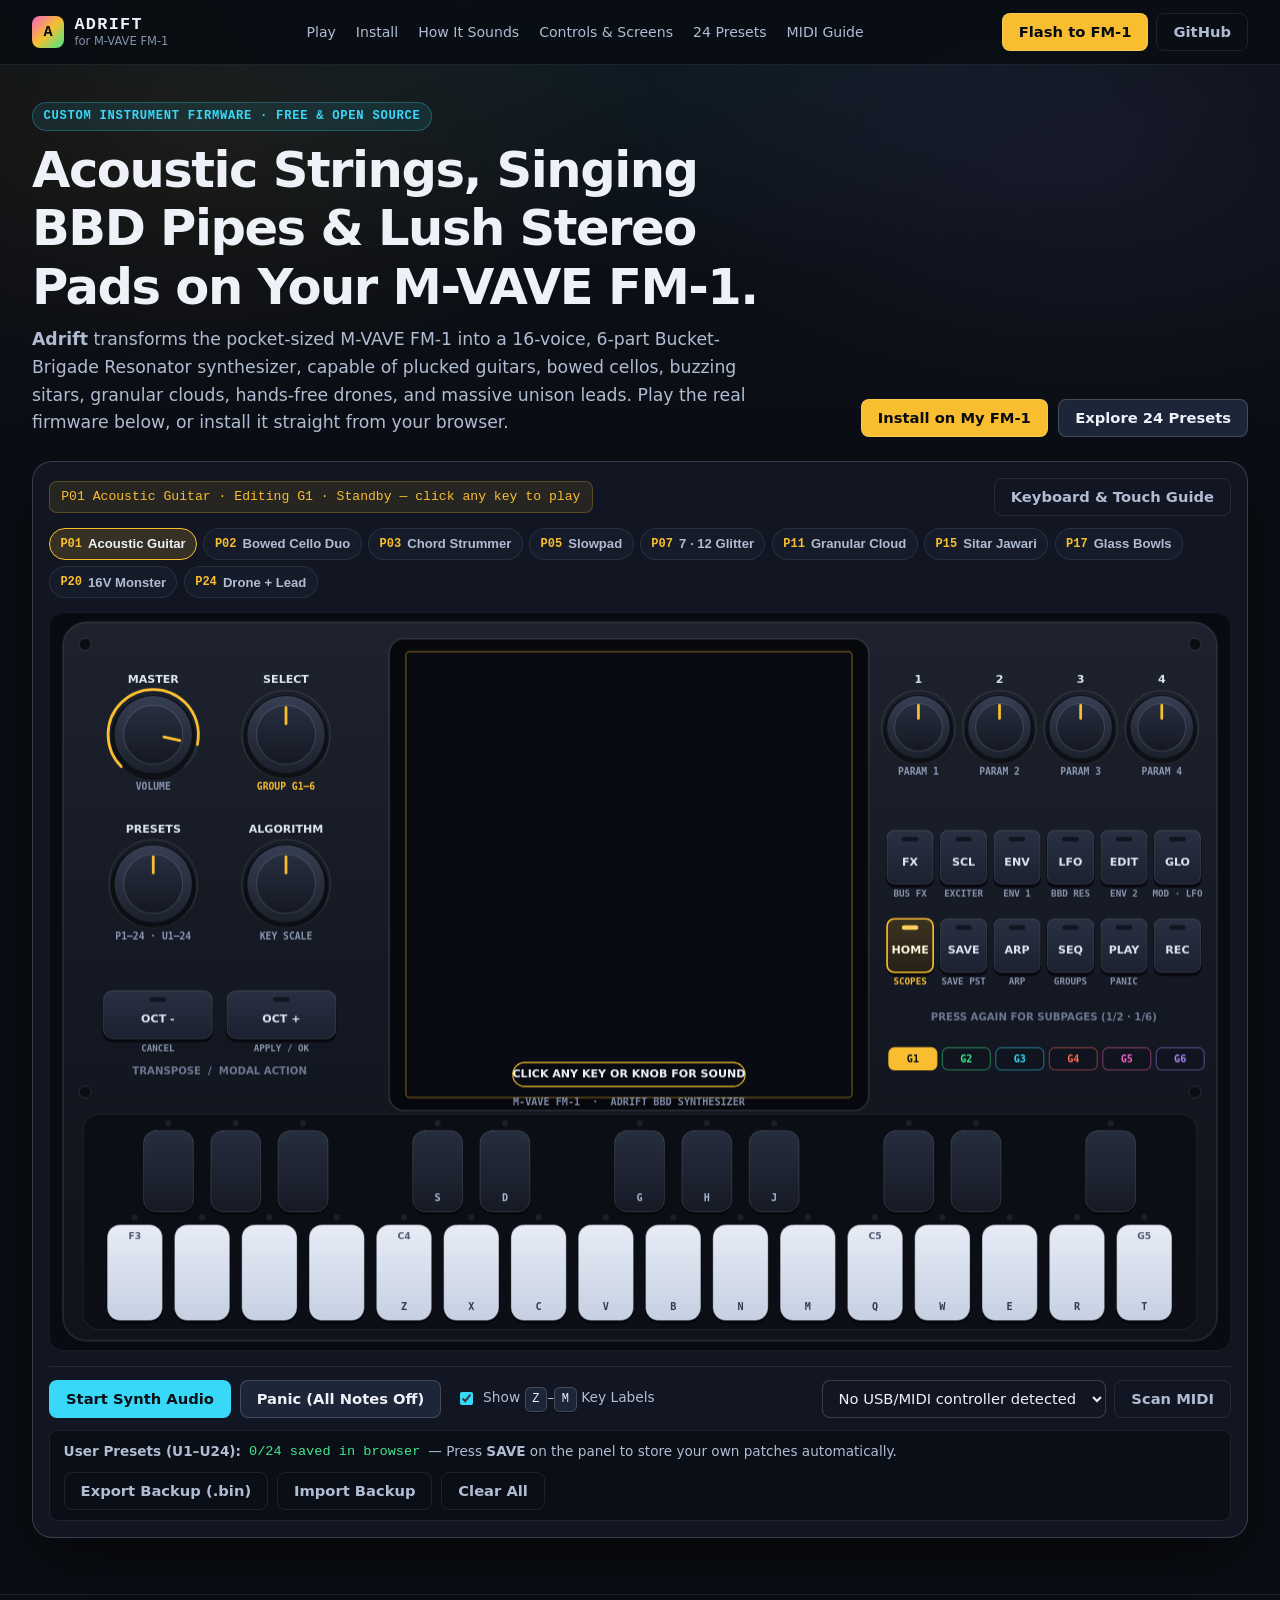
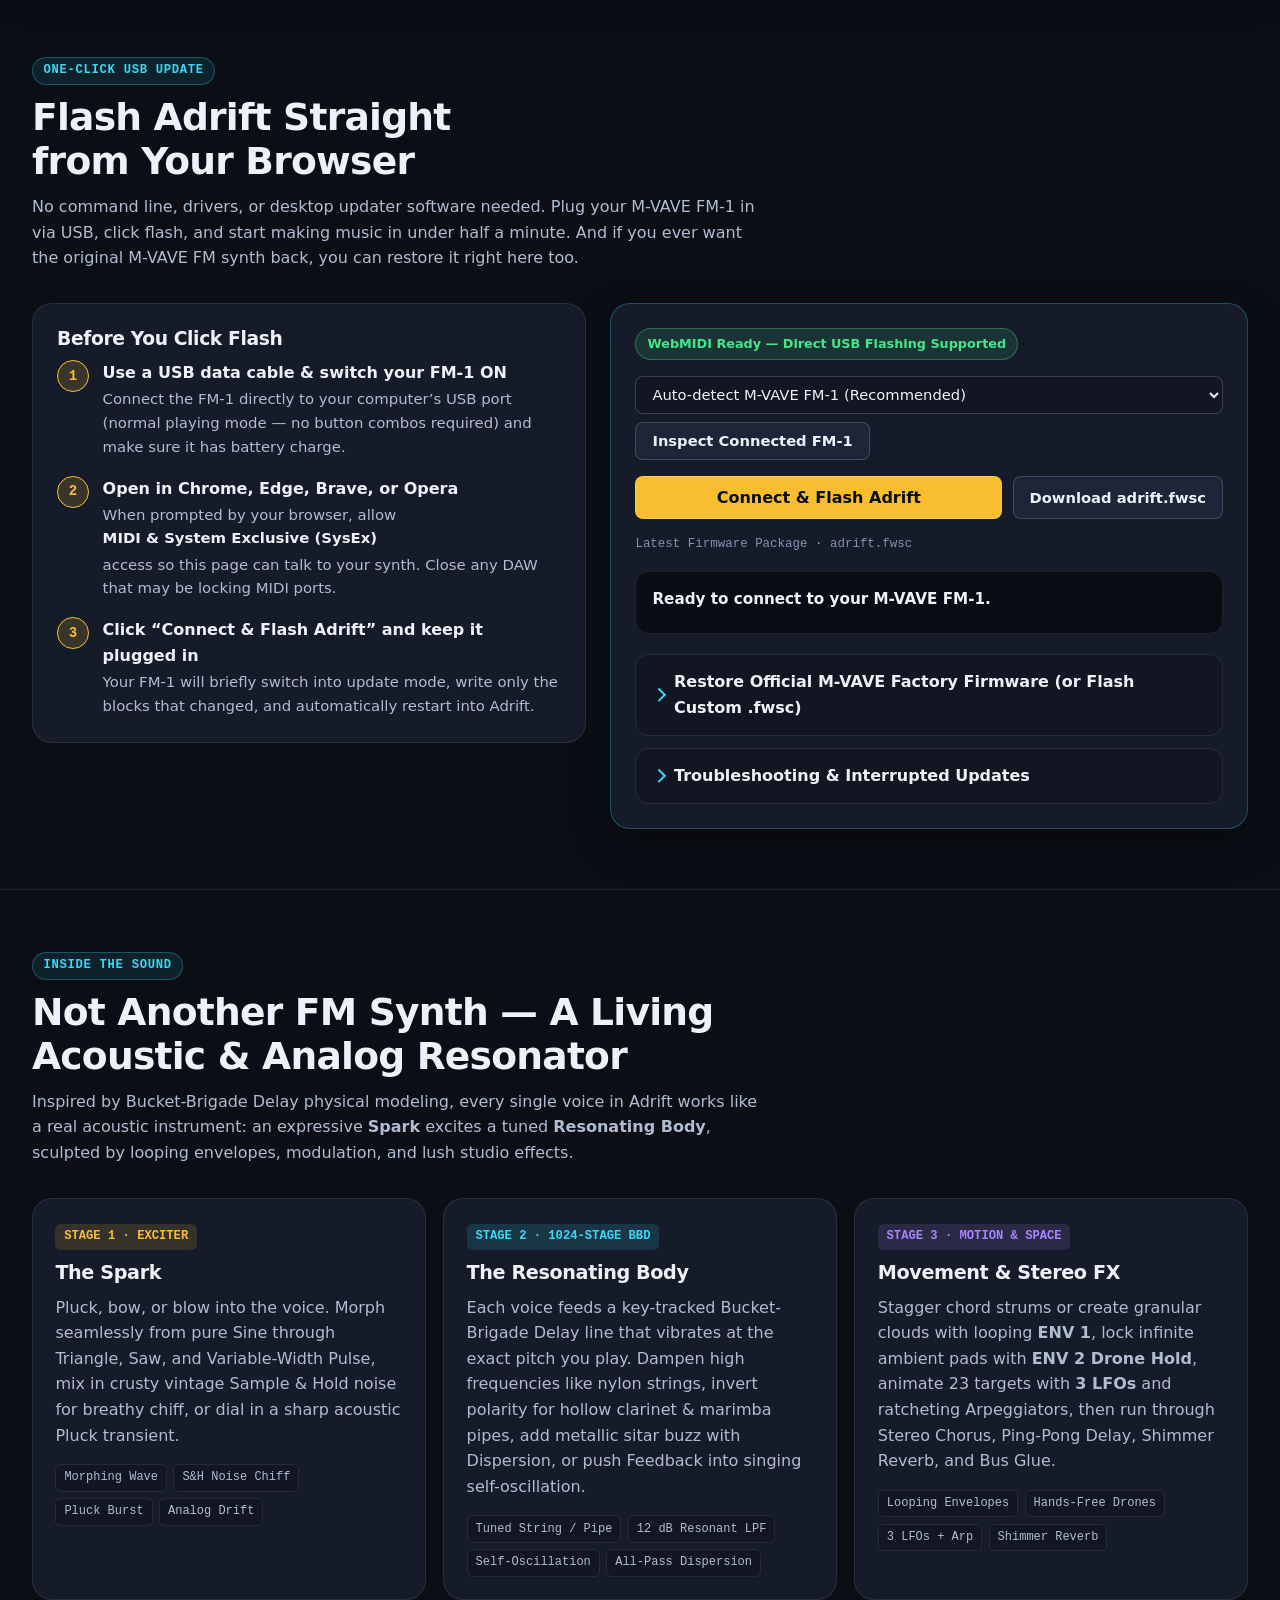
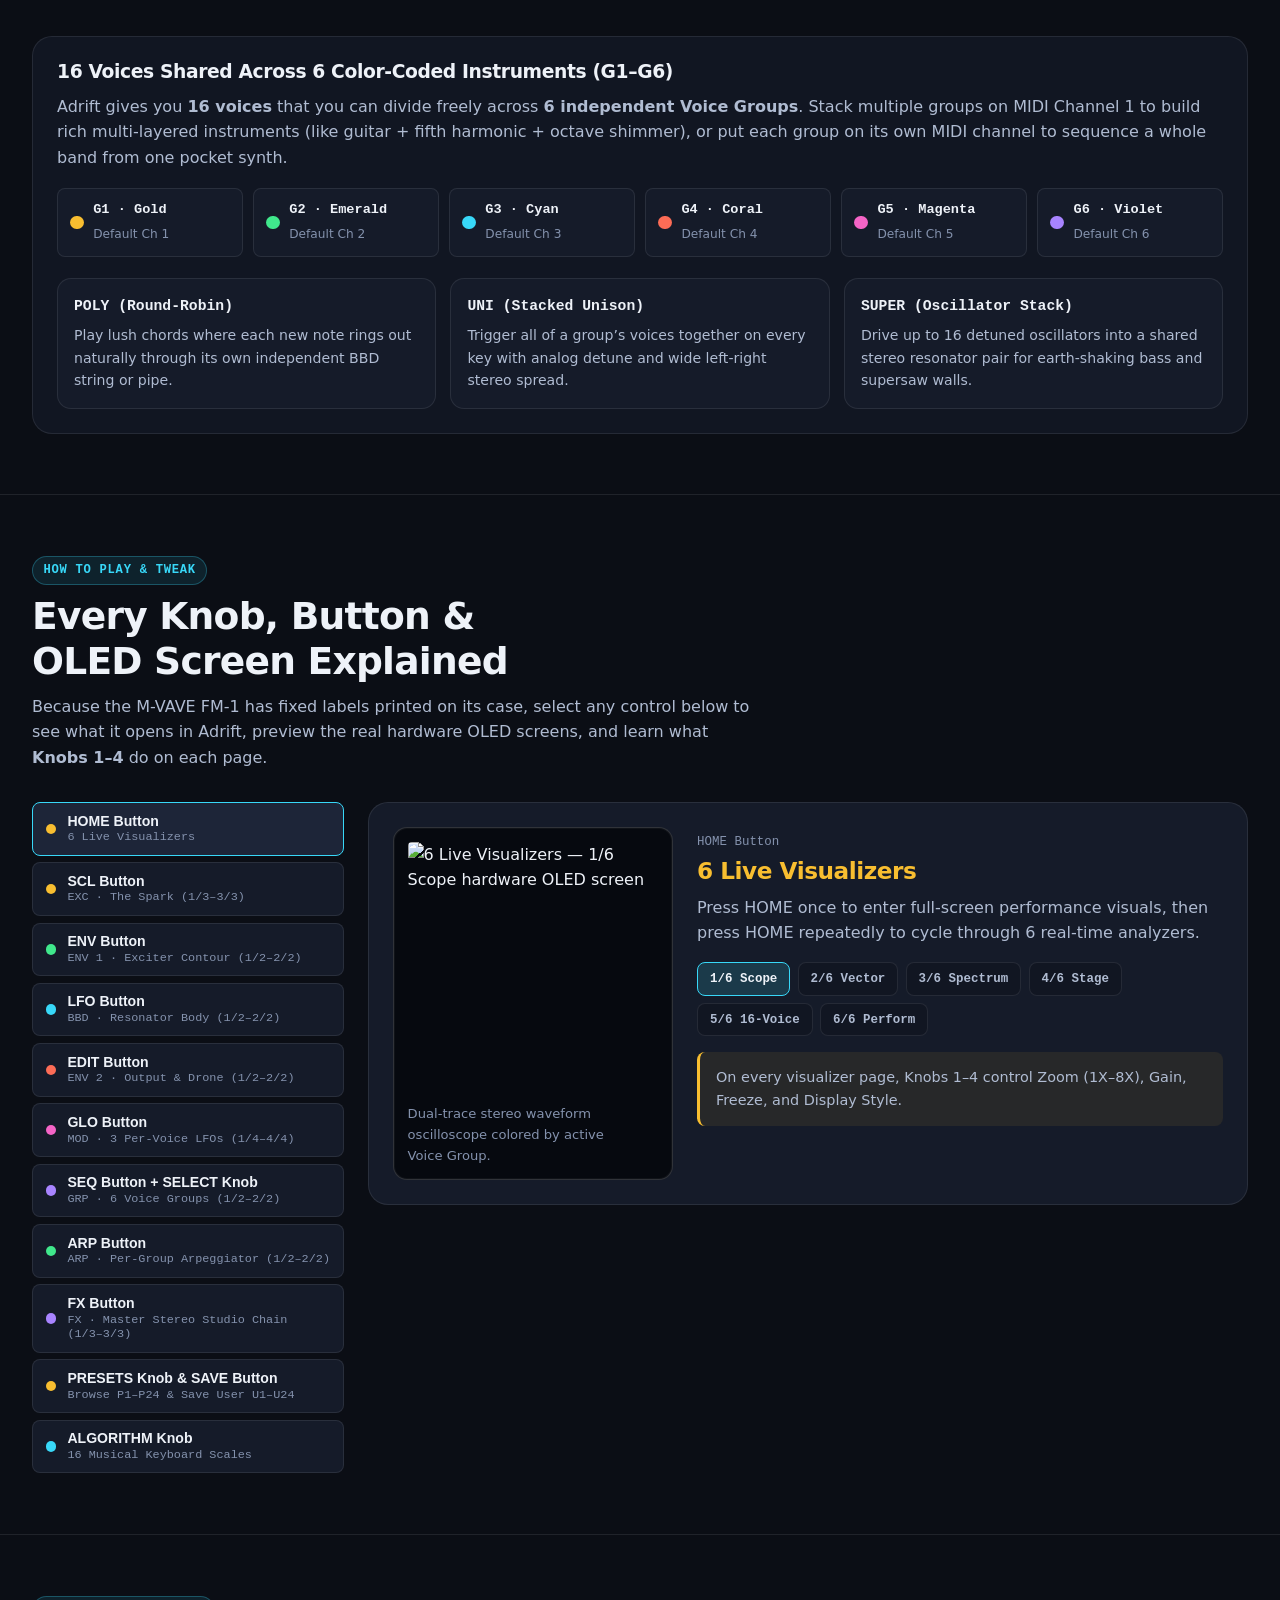
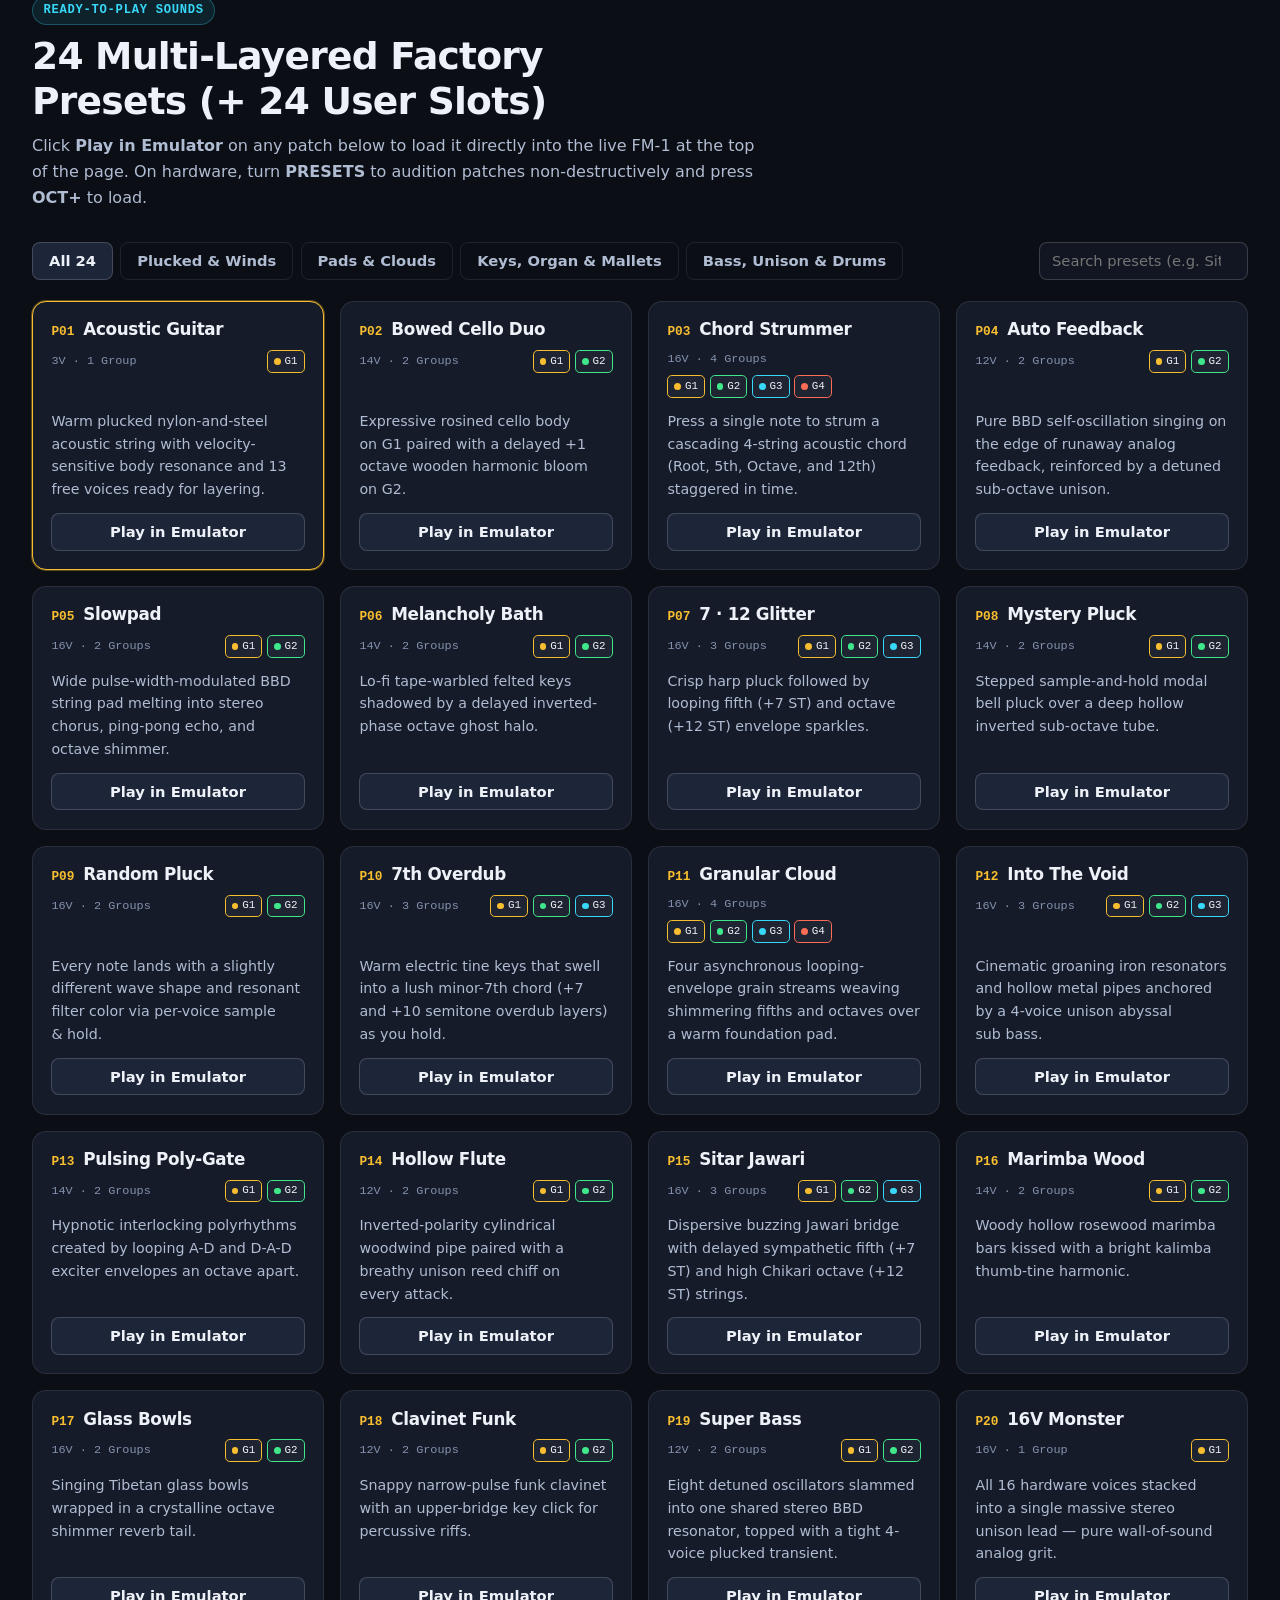
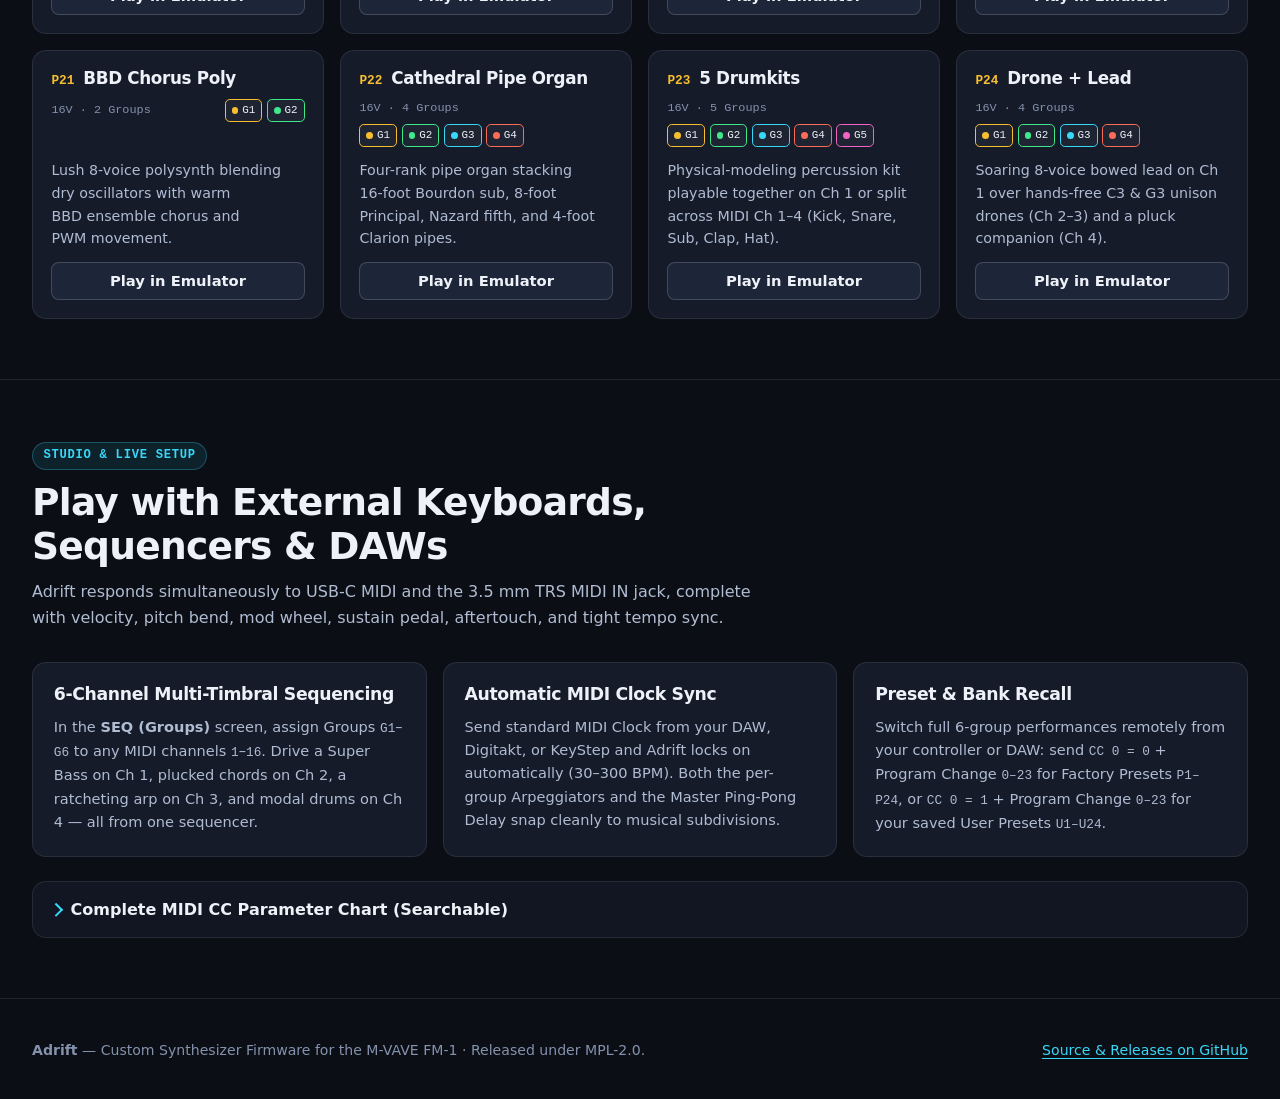
==== commit 335207c0: "Add fmhub.json" ====
--- a/web/index.html
+++ b/web/index.html
@@ -48,7 +48,7 @@
             <span class="eyebrow">Custom Instrument Firmware · Free &amp; Open Source</span>
             <h1 id="main-title" tabindex="-1">Acoustic Strings, Singing BBD Pipes &amp; Lush Stereo Pads on Your M-VAVE FM-1.</h1>
             <p class="hero-lead">
-              <strong>Adrift</strong> transforms the pocket-sized M-VAVE FM-1 into a 16-voice, 6-part Bucket-Brigade Resonator synthesizer — capable of plucked guitars, bowed cellos, buzzing sitars, granular clouds, hands-free drones, and massive unison leads. Play the real firmware below, or install it straight from your browser.
+              <strong>Adrift</strong> transforms the pocket-sized M-VAVE FM-1 into a 16-voice, 6-part Bucket-Brigade Resonator synthesizer, capable of plucked guitars, bowed cellos, buzzing sitars, granular clouds, hands-free drones, and massive unison leads. Play the real firmware below, or install it straight from your browser.
             </p>
           </div>
           <div class="hero-cta-box">
--- a/web/css/style.css
+++ b/web/css/style.css
@@ -195,7 +195,7 @@
   inline-size: 2rem;
   block-size: 2rem;
   border-radius: 0.5rem;
-  background: linear-gradient(135deg, var(--g1-gold), var(--g4-coral) 55%, var(--g6-violet));
+  background: linear-gradient(135deg, var(--g5-magenta), var(--g1-gold), var(--g2-emerald));
   color: #080C12;
   font-family: var(--font-mono);
   font-weight: 800;
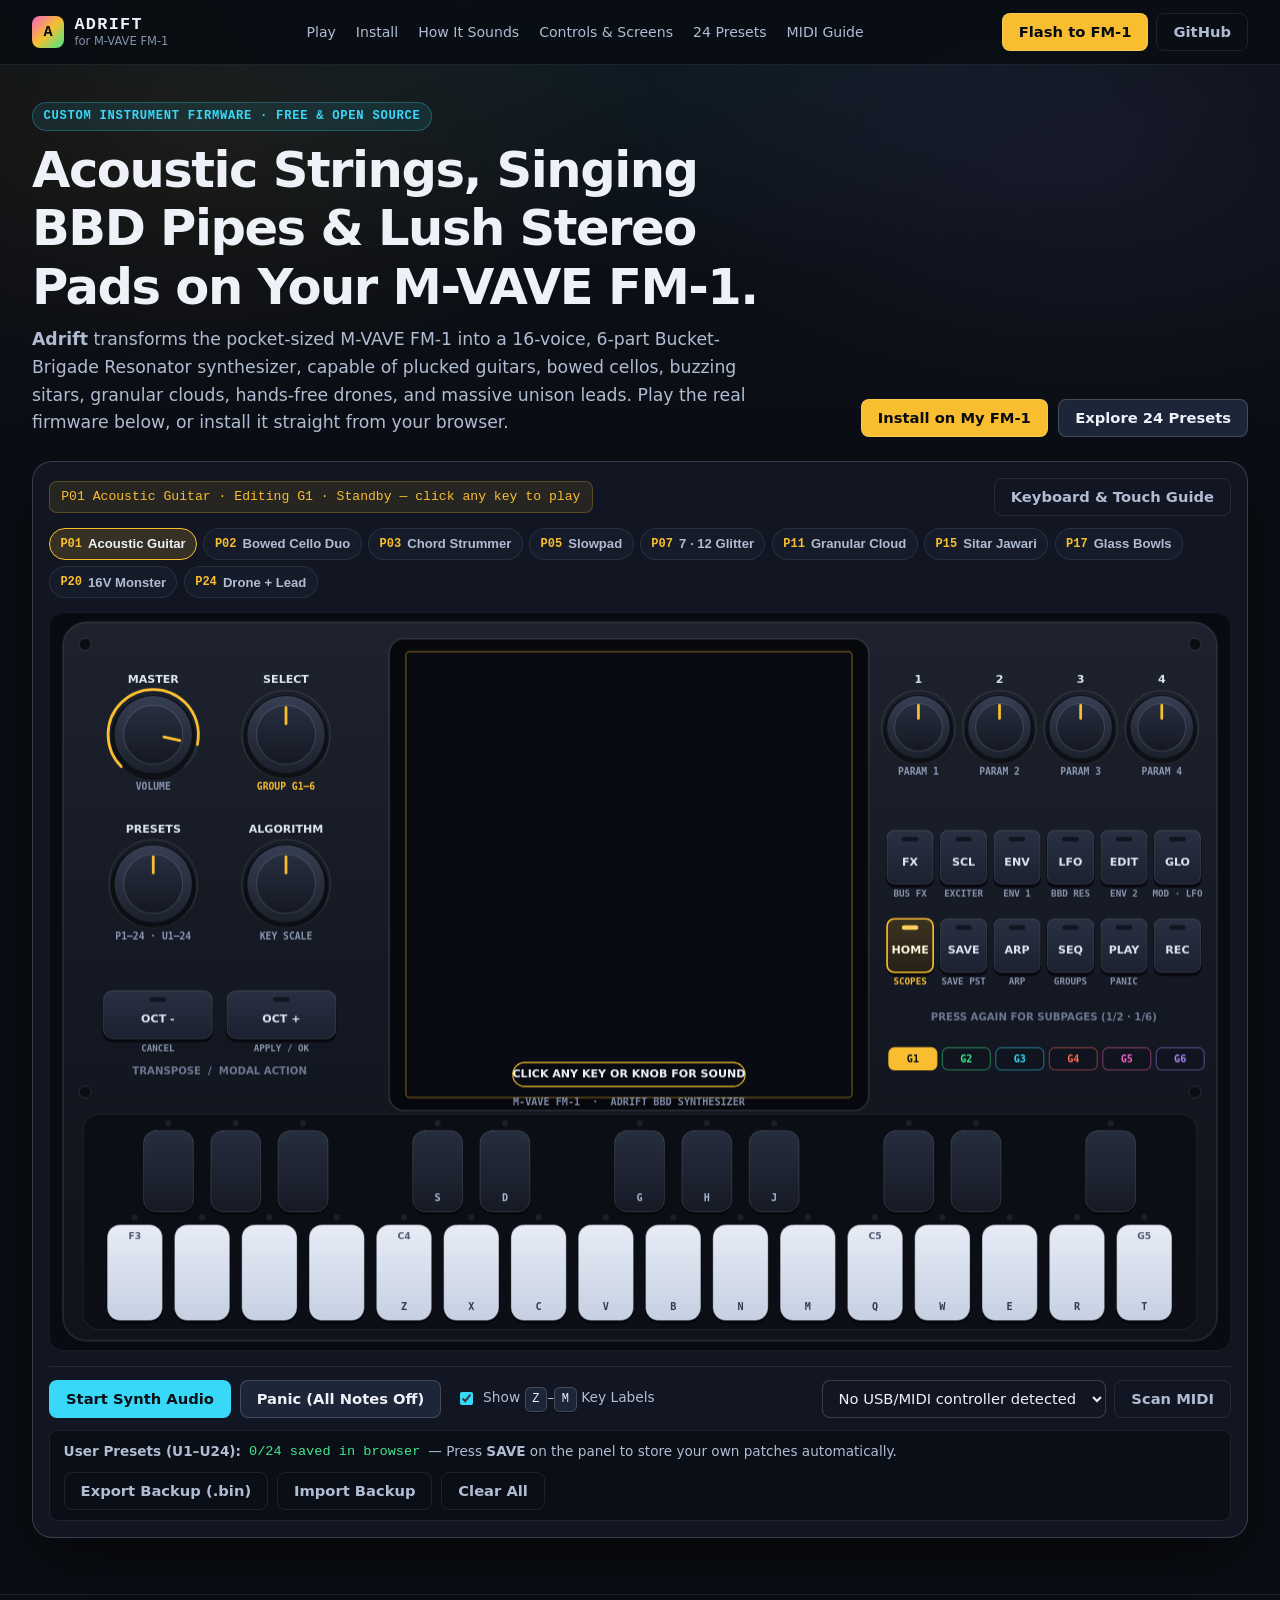
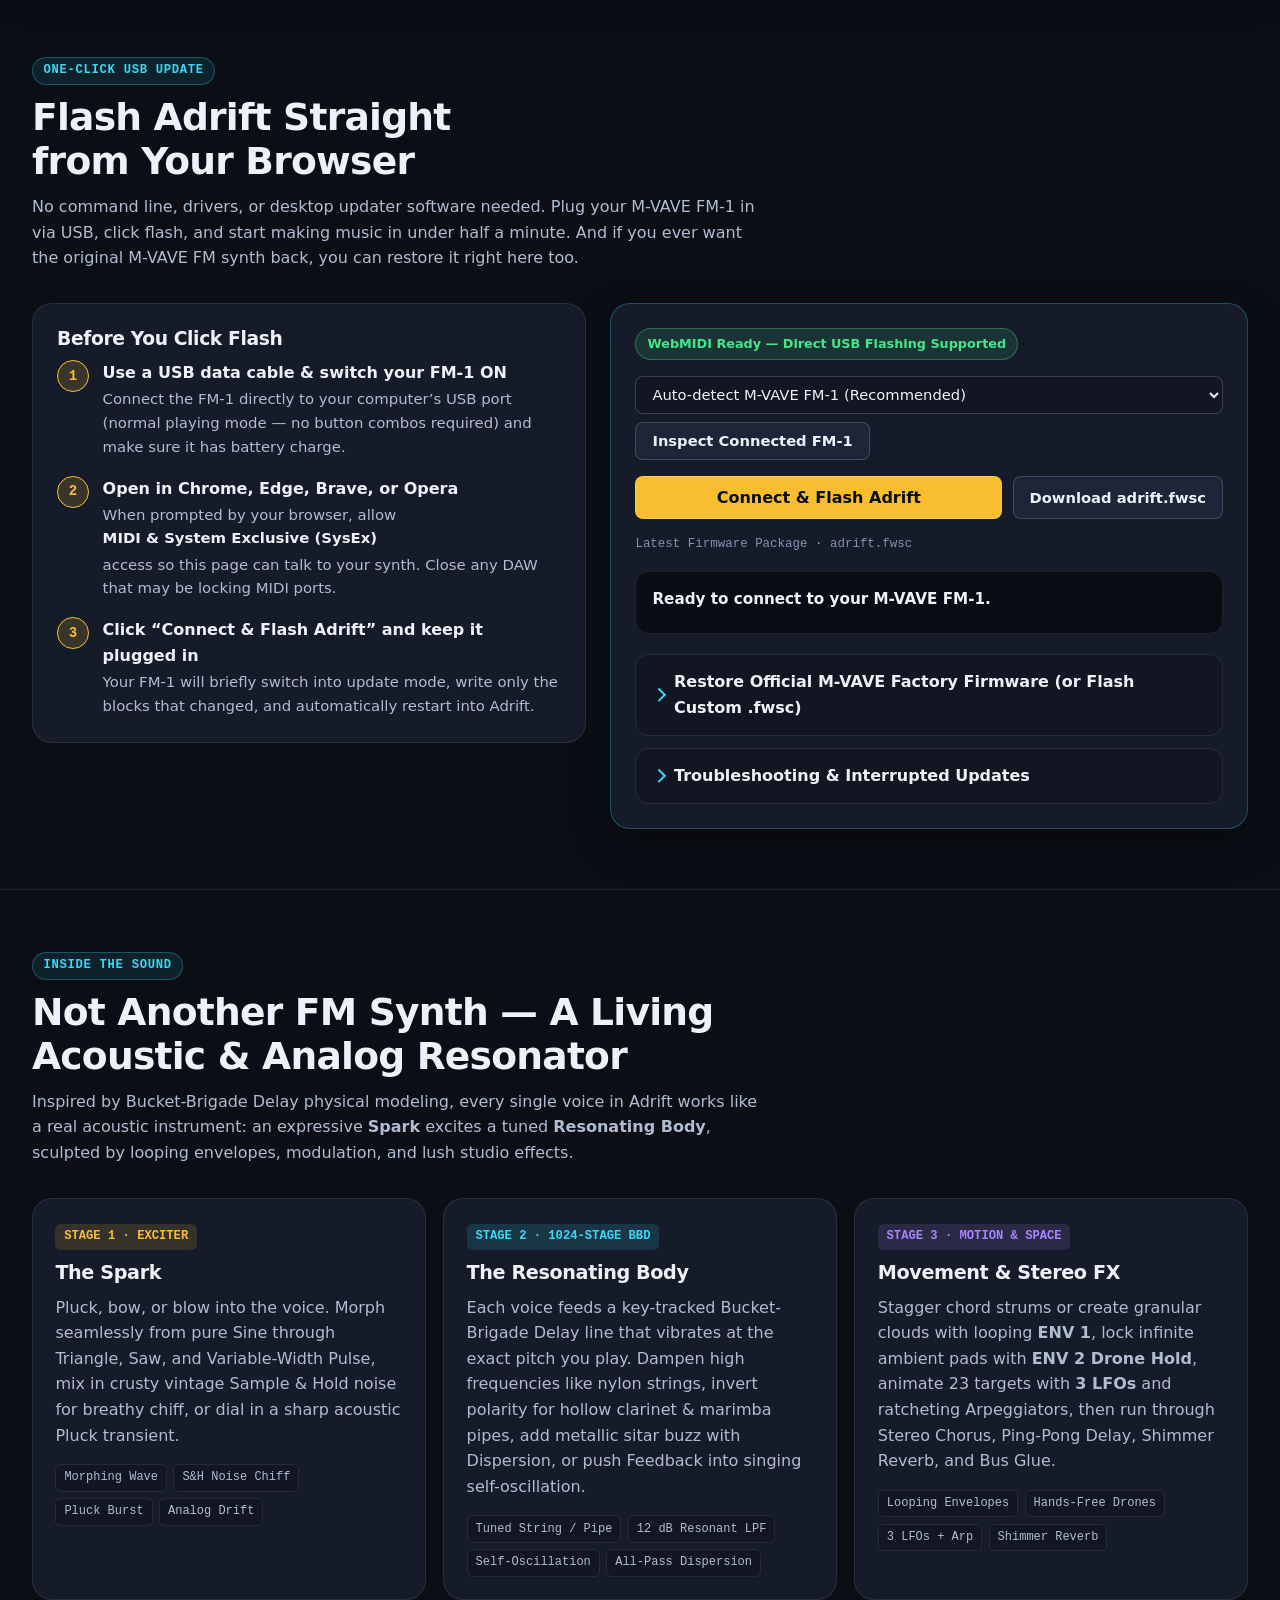
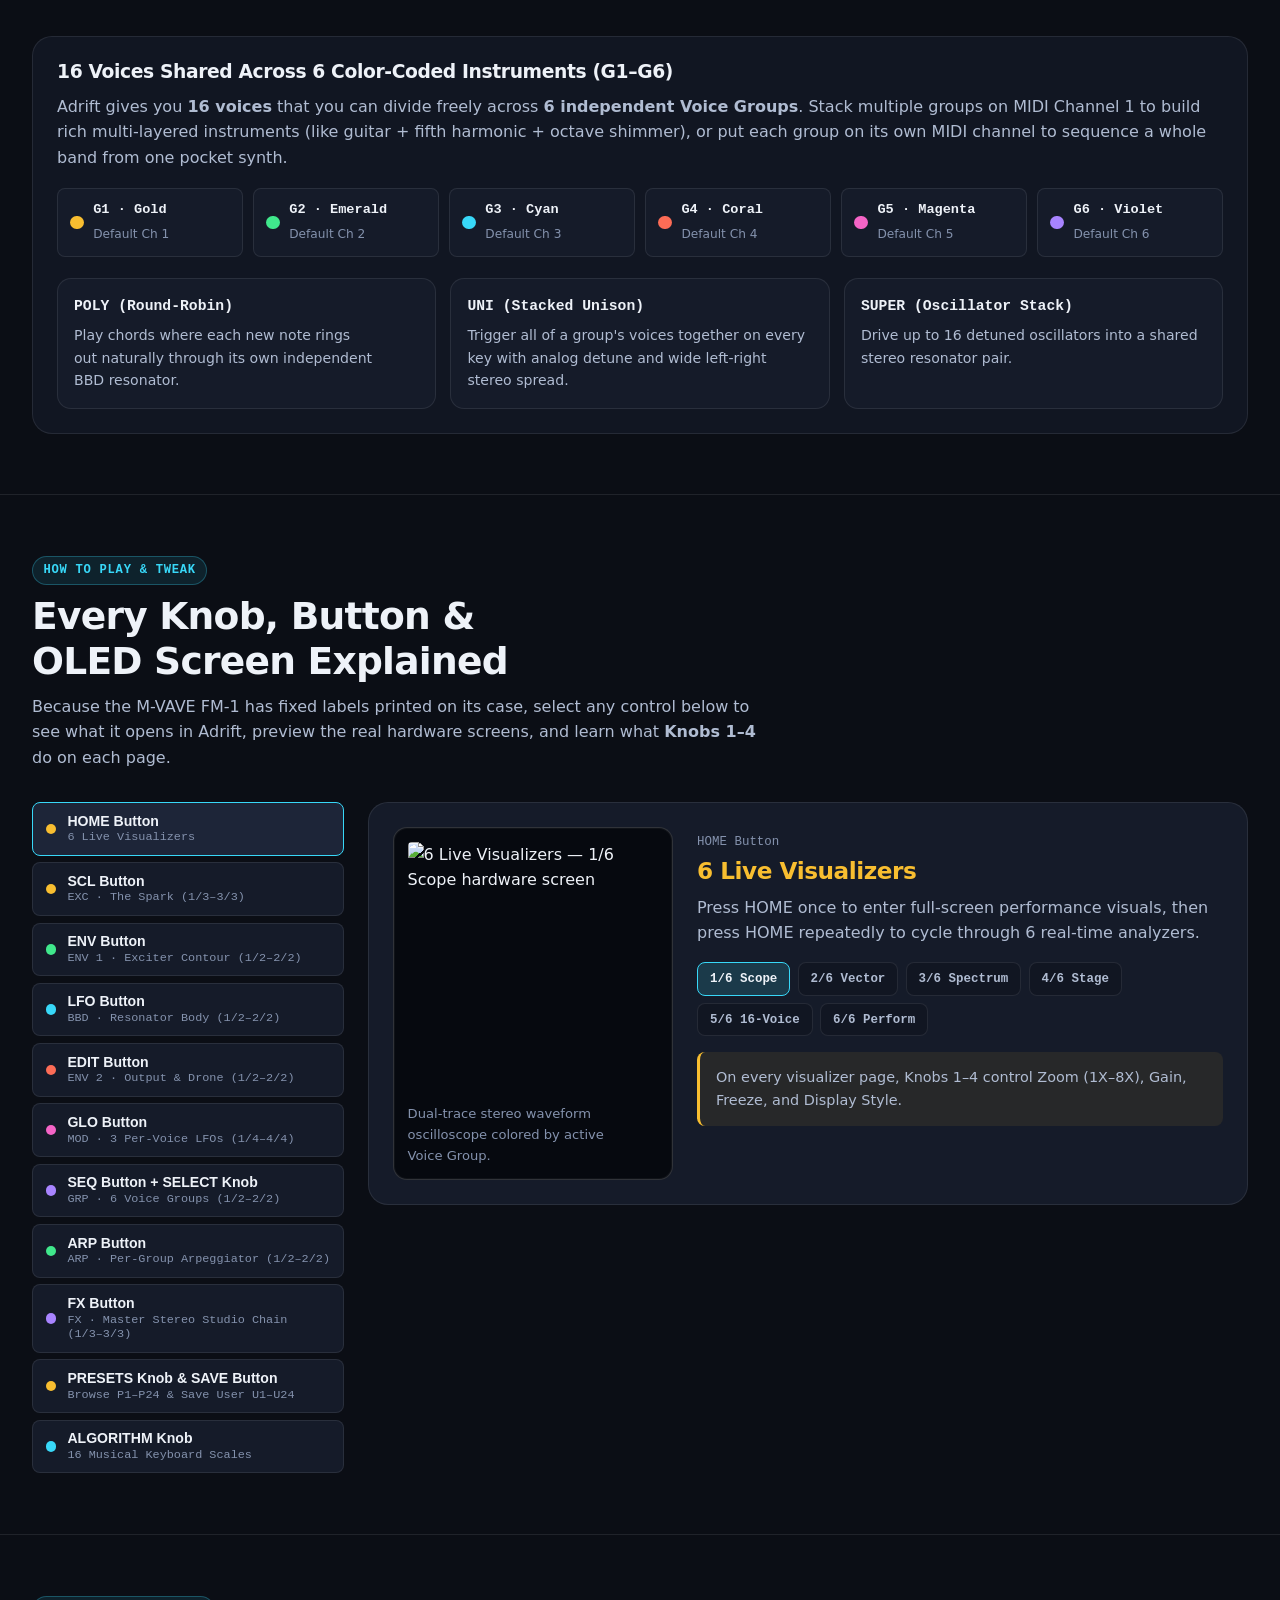
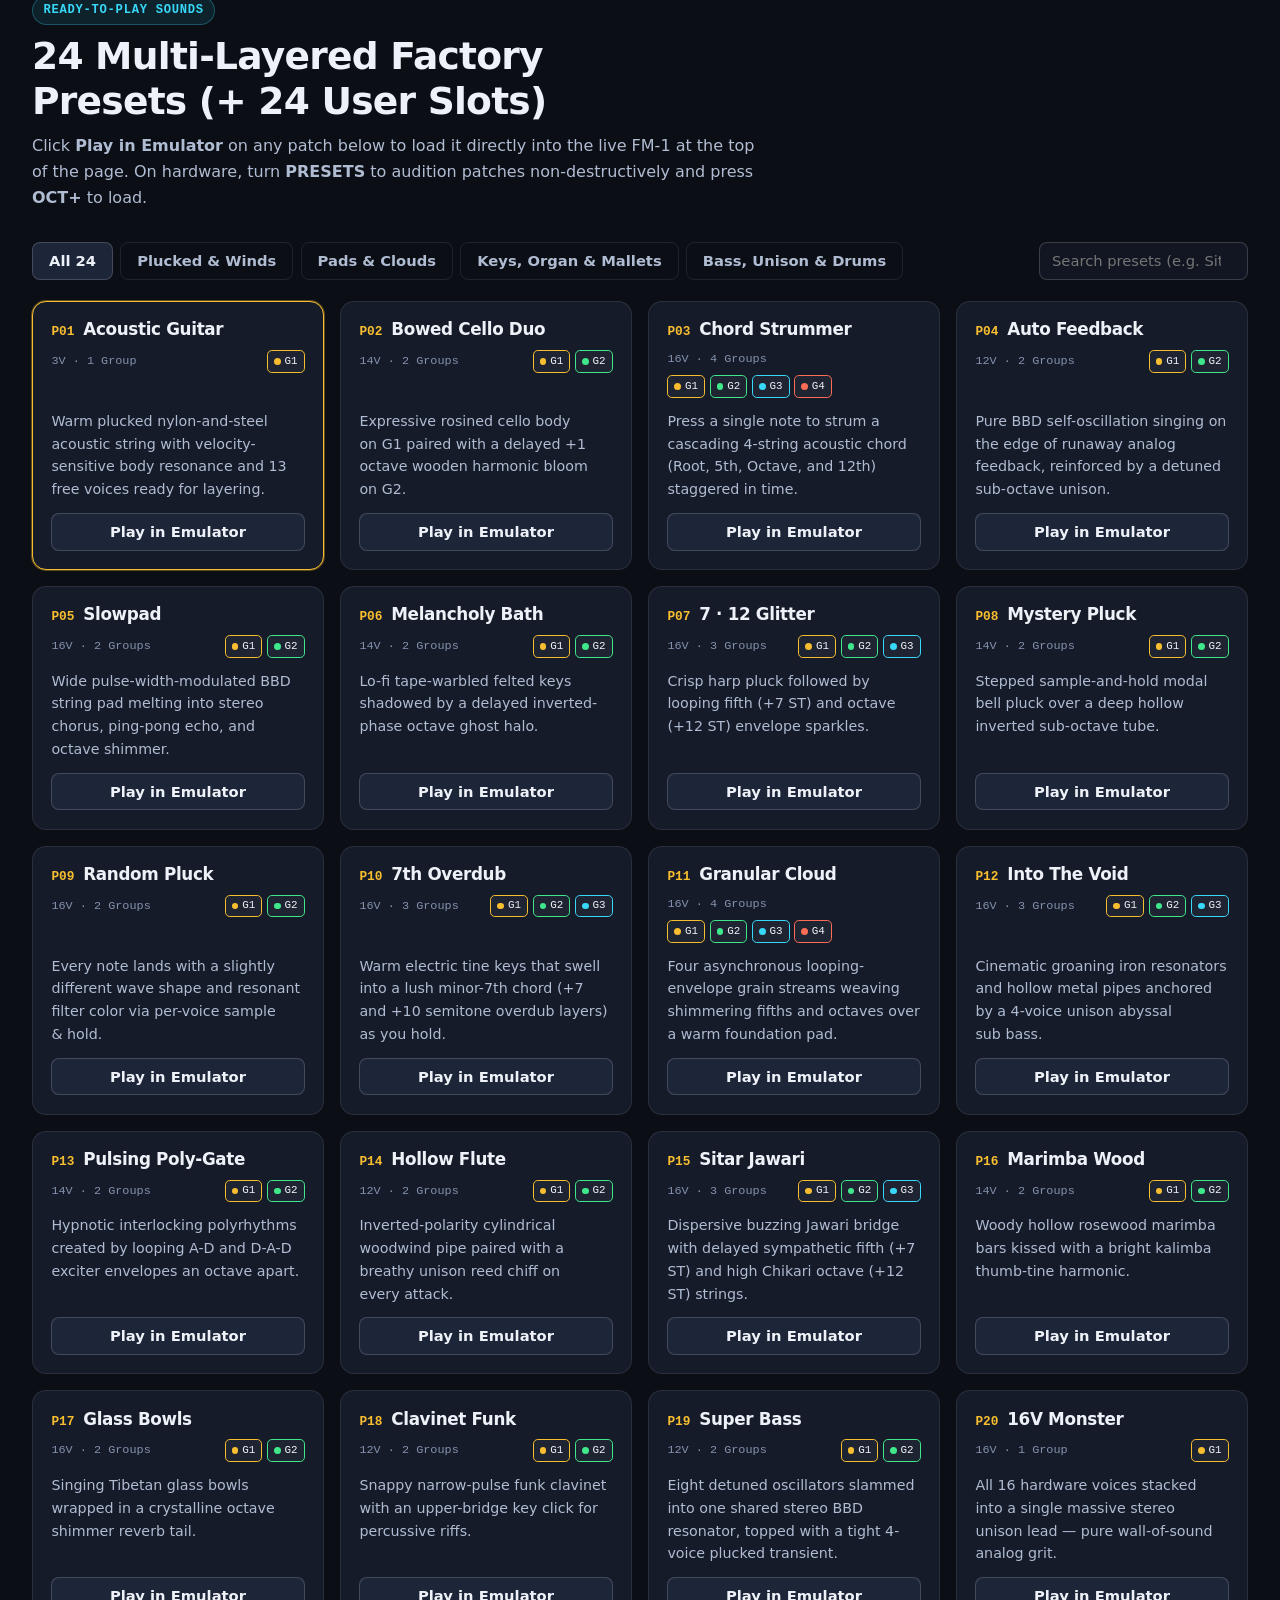
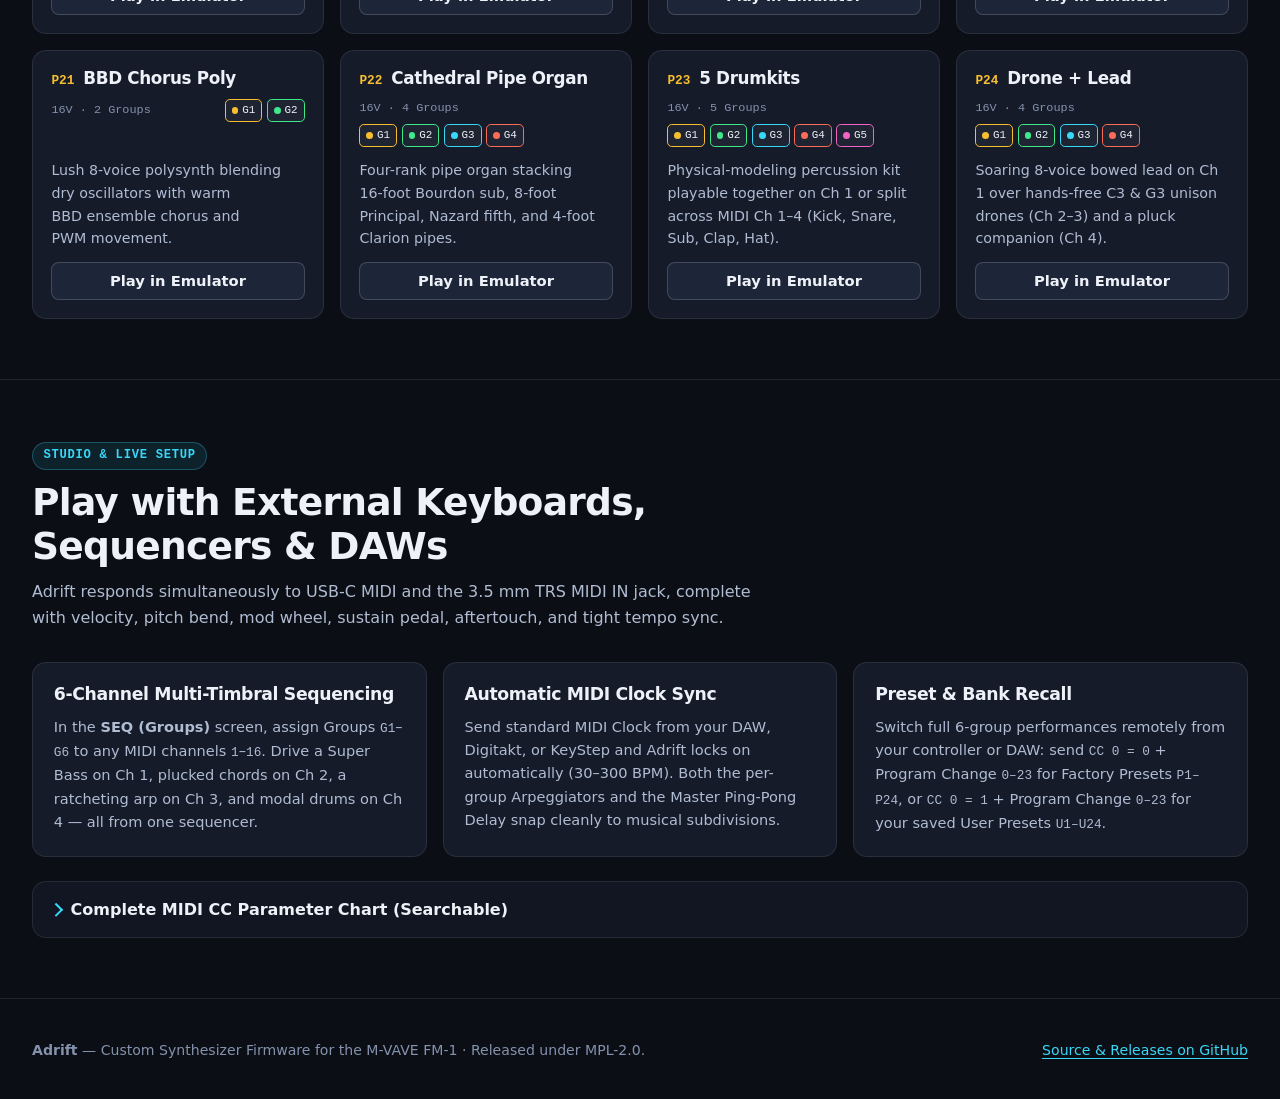
==== commit 091cd48b: "Update docs" ====
--- a/web/index.html
+++ b/web/index.html
@@ -77,7 +77,7 @@
               width="1280"
               height="800"
               tabindex="0"
-              aria-label="Interactive M-VAVE FM-1 front panel: click or touch the 27 keys at the bottom to play notes, drag knobs up and down to shape the sound, or press panel buttons to switch OLED screens."
+              aria-label="Interactive M-VAVE FM-1 front panel: click or touch the 27 keys at the bottom to play notes, drag knobs up and down to shape the sound, or press panel buttons to switch screens."
             ></canvas>
           </div>
 
@@ -324,15 +324,15 @@
           <div class="modes-trio">
             <div class="mode-box">
               <h4>POLY (Round-Robin)</h4>
-              <p>Play lush chords where each new note rings out naturally through its own independent BBD string or pipe.</p>
+              <p>Play chords where each new note rings out naturally through its own independent BBD resonator.</p>
             </div>
             <div class="mode-box">
               <h4>UNI (Stacked Unison)</h4>
-              <p>Trigger all of a group’s voices together on every key with analog detune and wide left-right stereo spread.</p>
+              <p>Trigger all of a group's voices together on every key with analog detune and wide left-right stereo spread.</p>
             </div>
             <div class="mode-box">
               <h4>SUPER (Oscillator Stack)</h4>
-              <p>Drive up to 16 detuned oscillators into a shared stereo resonator pair for earth-shaking bass and supersaw walls.</p>
+              <p>Drive up to 16 detuned oscillators into a shared stereo resonator pair.</p>
             </div>
           </div>
         </div>
@@ -346,7 +346,7 @@
           <span class="eyebrow">How to Play &amp; Tweak</span>
           <h2>Every Knob, Button &amp; OLED Screen Explained</h2>
           <p>
-            Because the M-VAVE FM-1 has fixed labels printed on its case, select any control below to see what it opens in Adrift, preview the real hardware OLED screens, and learn what <strong>Knobs 1–4</strong> do on each page.
+            Because the M-VAVE FM-1 has fixed labels printed on its case, select any control below to see what it opens in Adrift, preview the real hardware screens, and learn what <strong>Knobs 1–4</strong> do on each page.
           </p>
         </div>
 
--- a/web/css/style.css
+++ b/web/css/style.css
@@ -1,5 +1,5 @@
 /* SPDX-License-Identifier: MPL-2.0
- * Adrift Musician Website — Dark-OLED Studio Design System */
+ * Adrift Musician Website — Dark Studio Design System */
 
 :root {
   color-scheme: dark;
@@ -20,7 +20,7 @@
   --text-secondary: #B0BCD2;
   --text-muted: #8492AD;
 
-  /* Authentic Adrift 6 Voice-Group OLED Palette */
+  /* Authentic Adrift 6 Voice-Group Palette */
   --g1-gold: #F8BE30;
   --g2-emerald: #40E88C;
   --g3-cyan: #38D8F8;
@@ -997,7 +997,7 @@
   font-size: 0.88rem;
 }
 
-/* ---- Interactive Control & OLED Screen Explorer ---- */
+/* ---- Interactive Control & Screen Explorer ---- */
 
 .explorer-shell {
   container-type: inline-size;
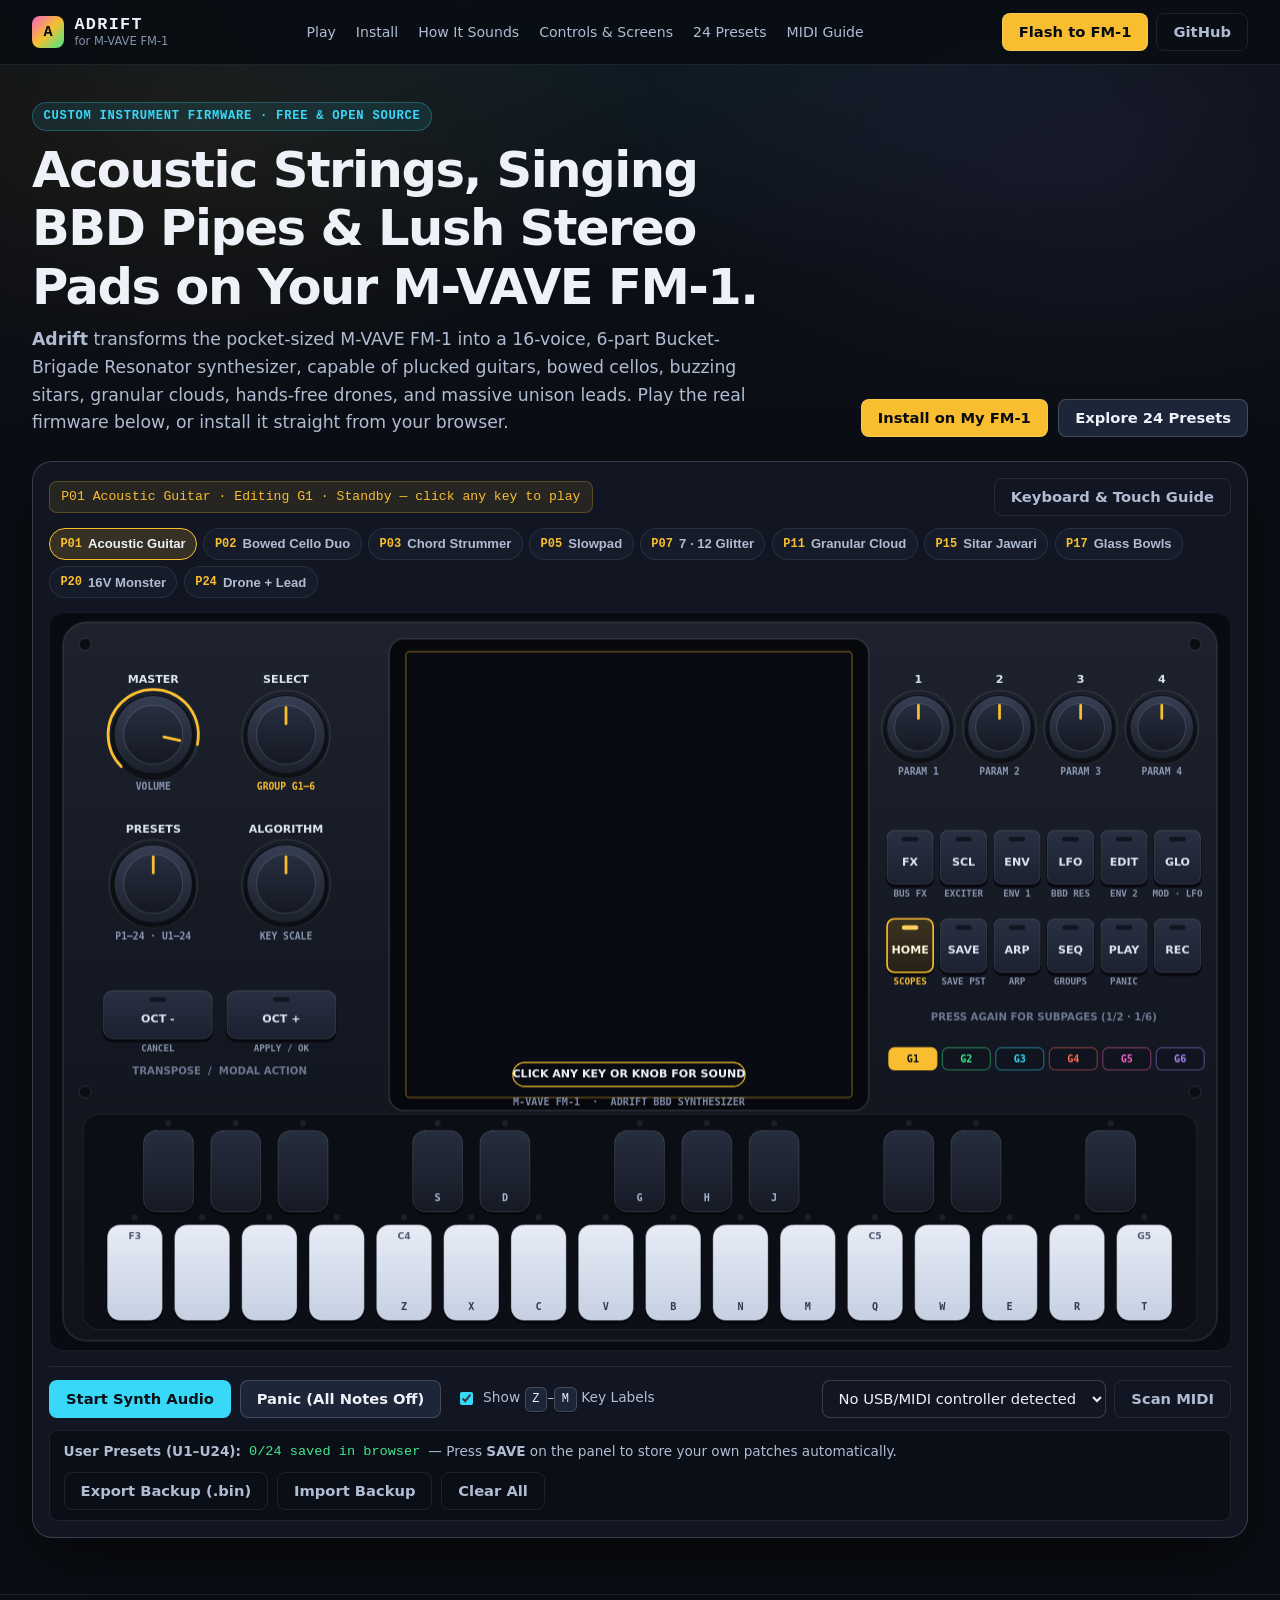
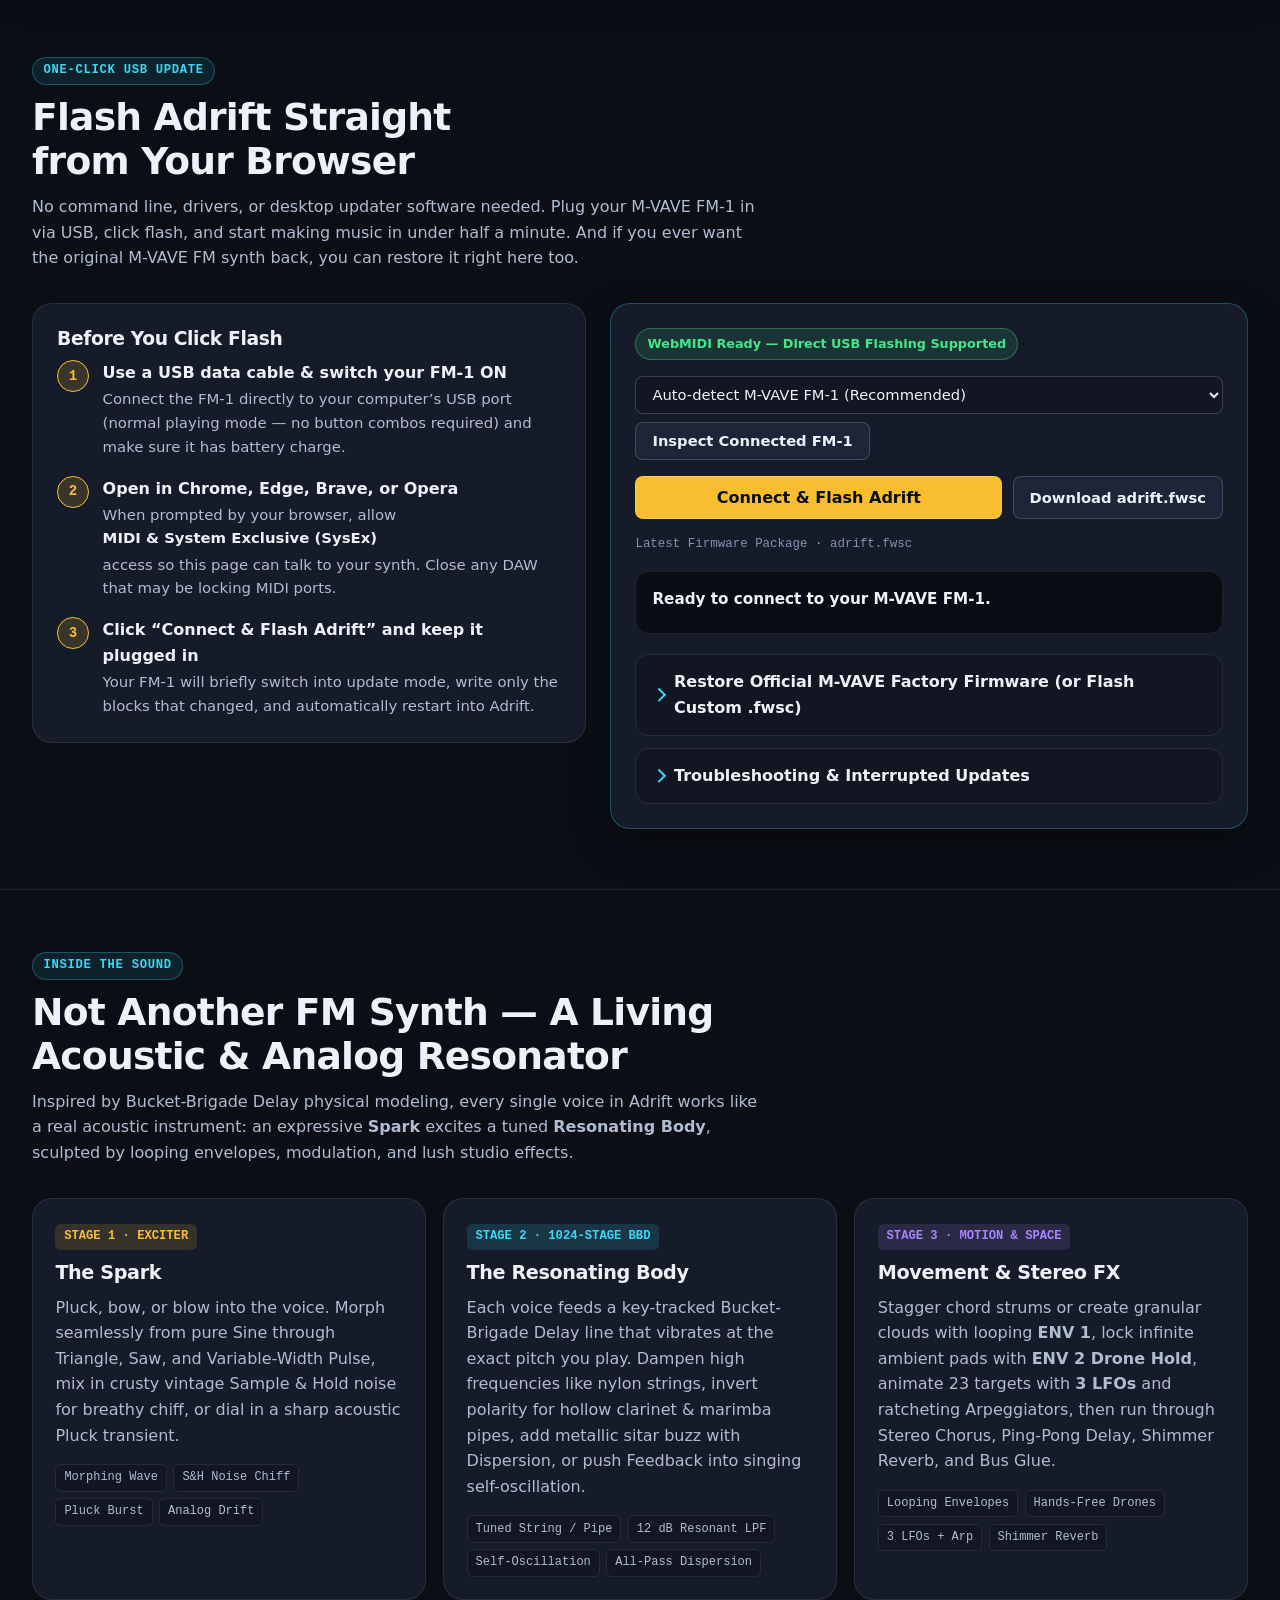
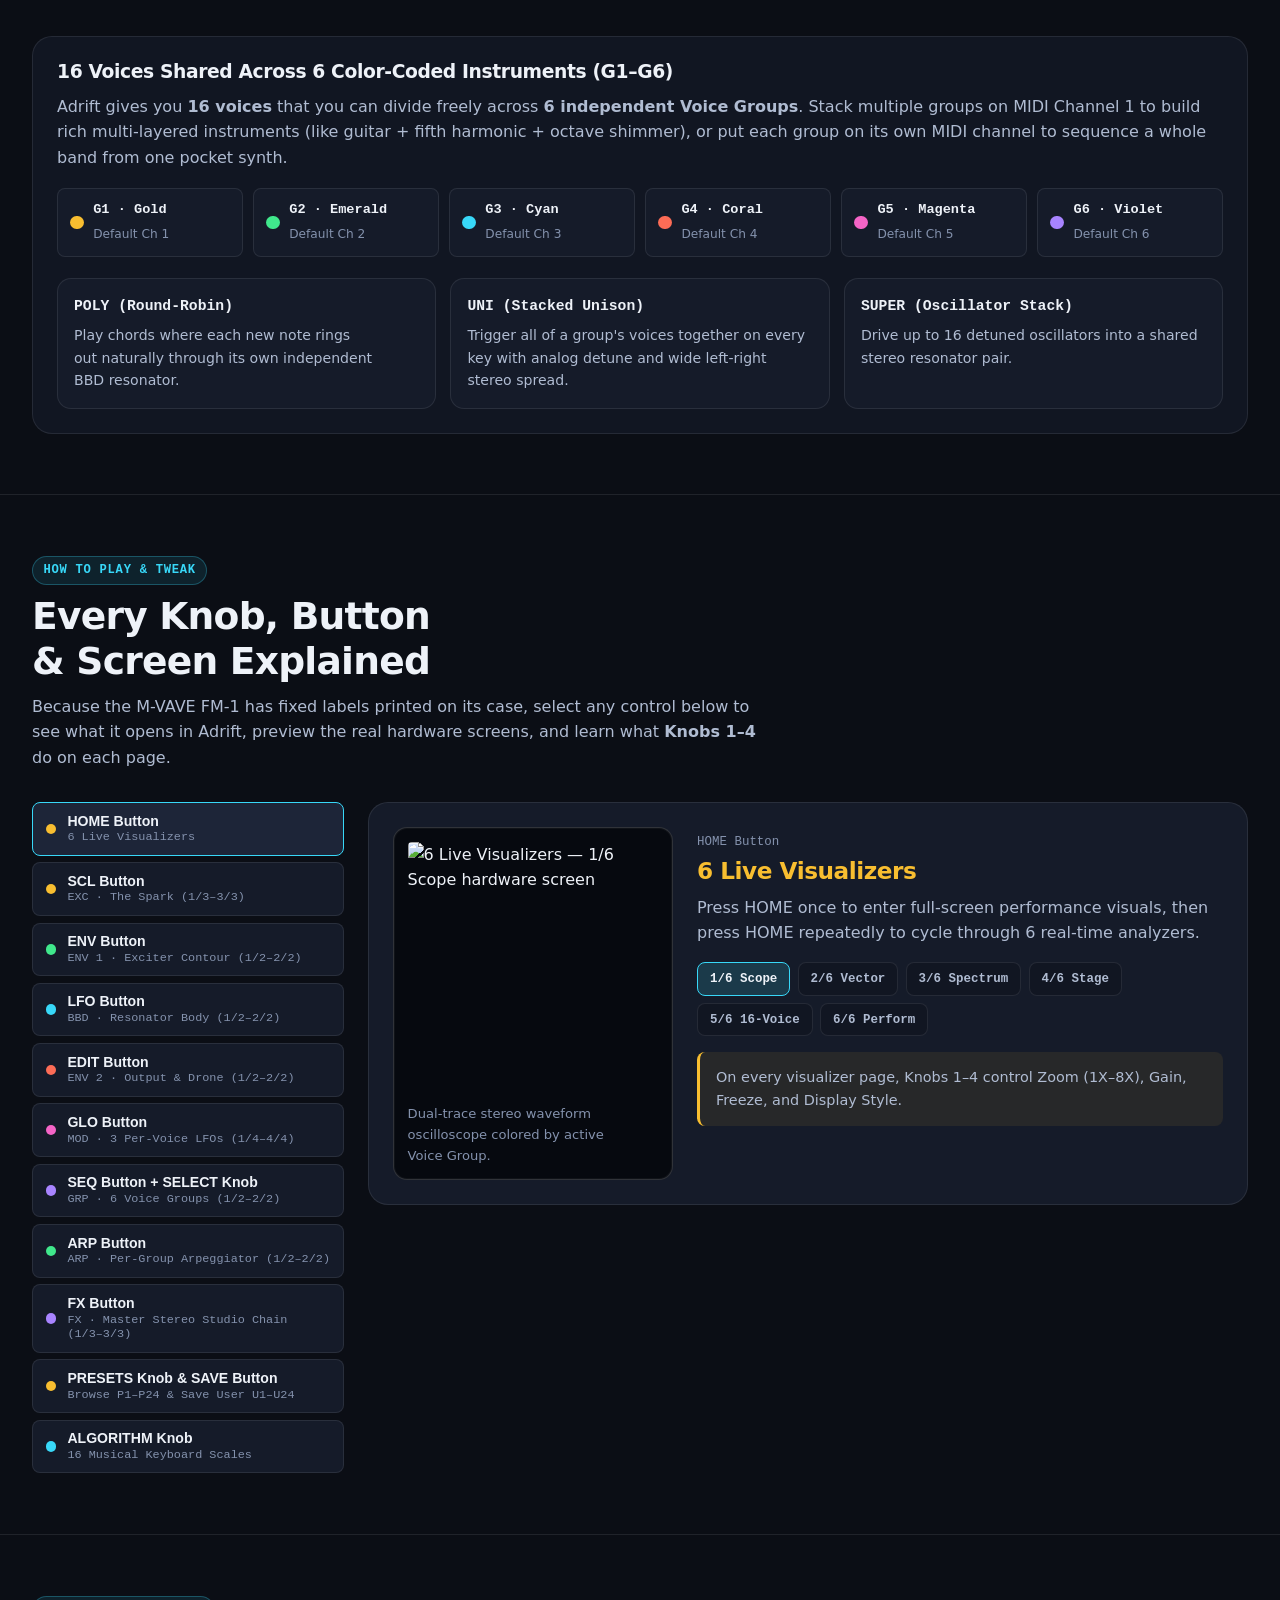
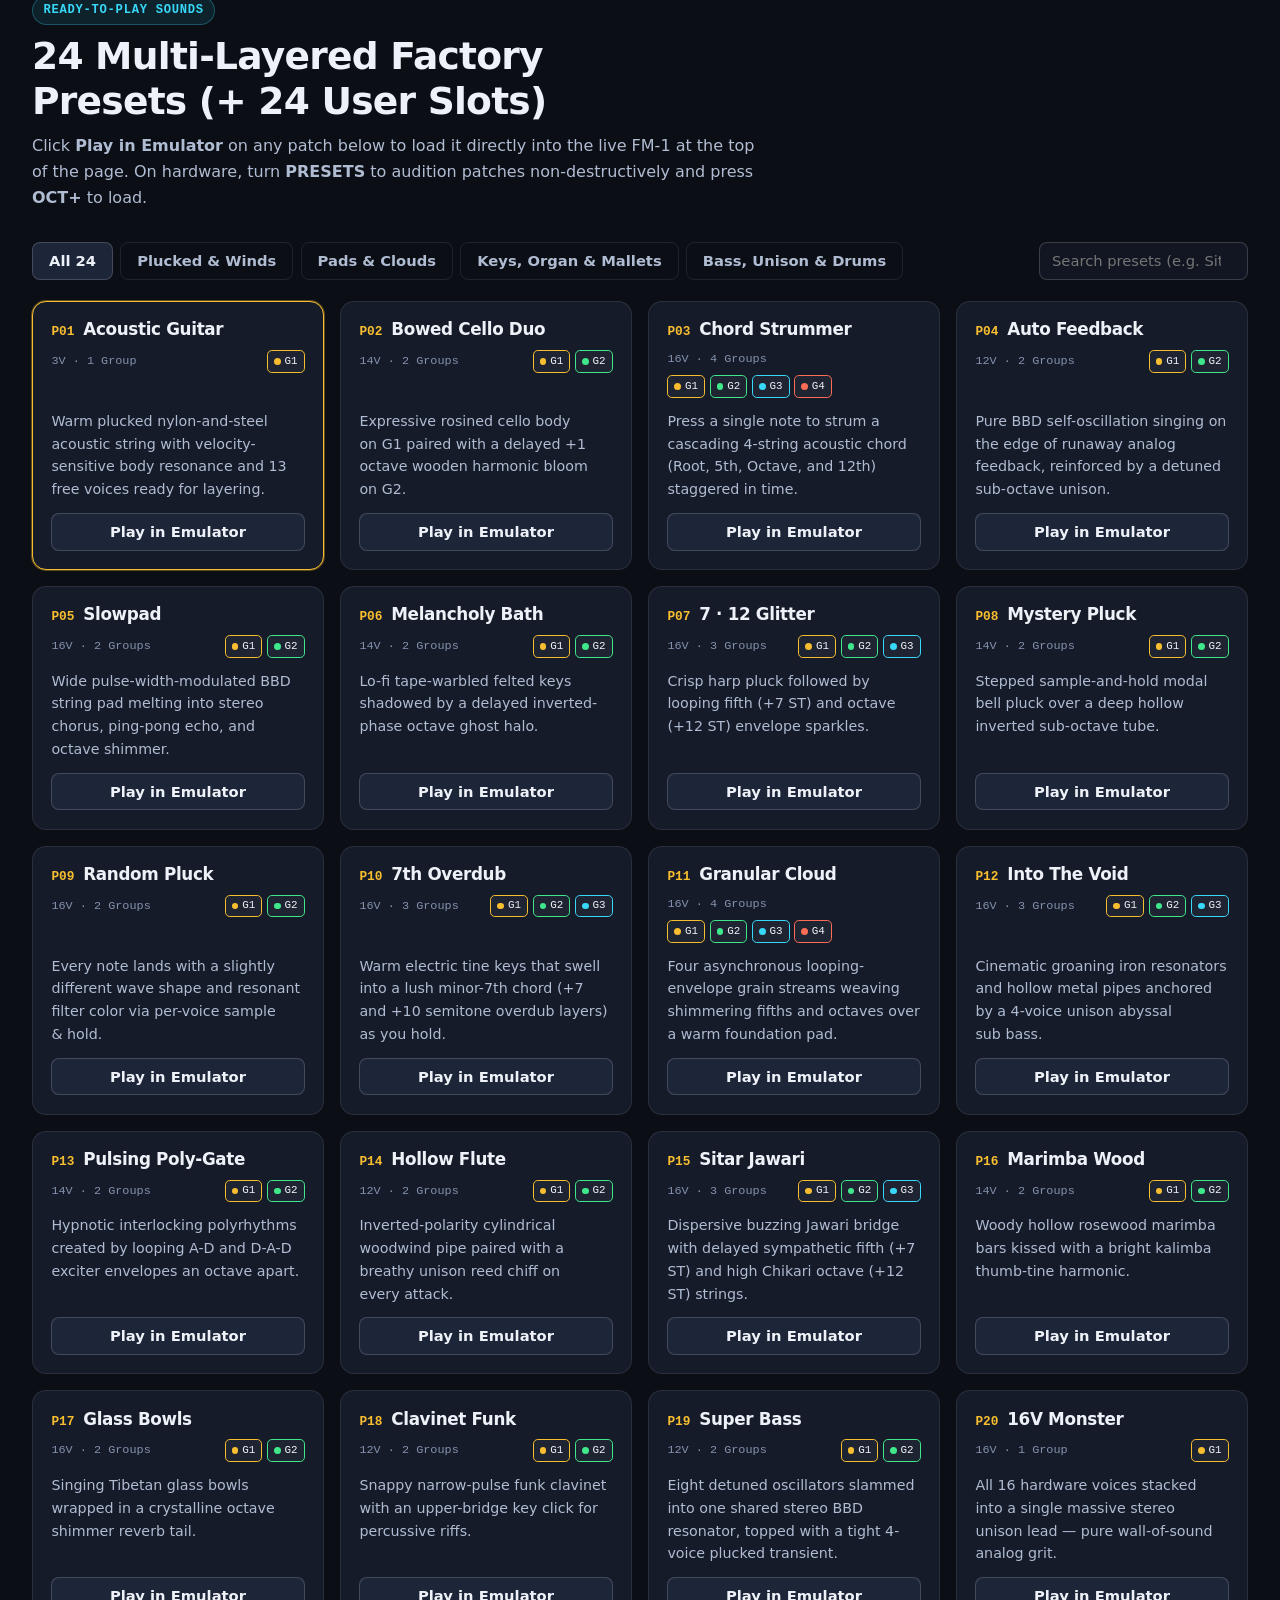
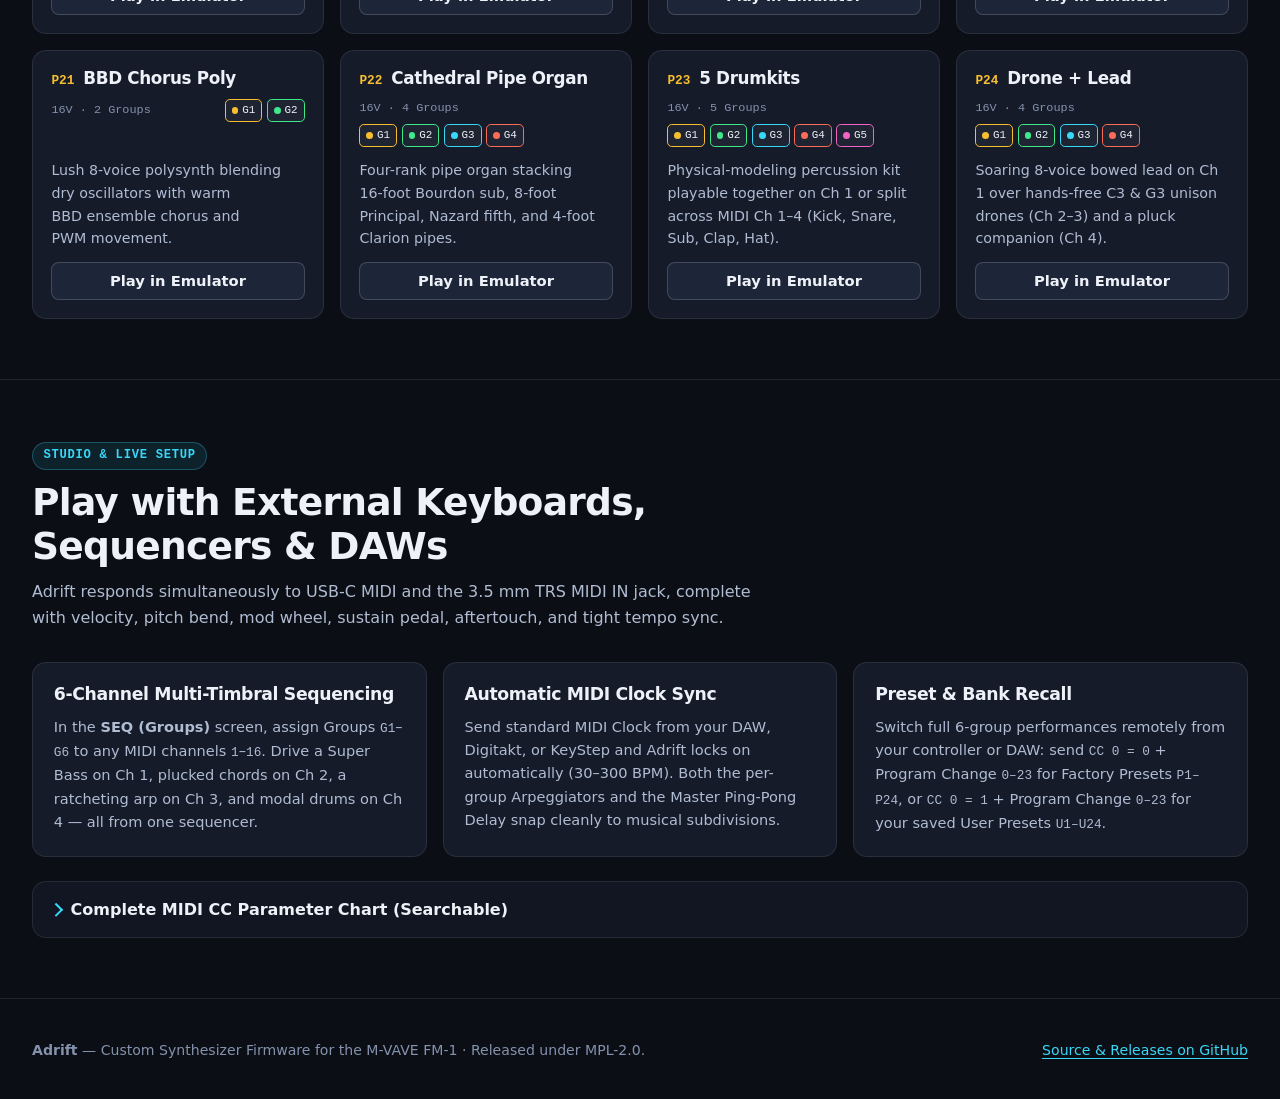
==== commit 2b9490e8: "Update firmware ID for the next version" ====
--- a/web/index.html
+++ b/web/index.html
@@ -344,7 +344,7 @@
       <div class="container">
         <div class="section-header">
           <span class="eyebrow">How to Play &amp; Tweak</span>
-          <h2>Every Knob, Button &amp; OLED Screen Explained</h2>
+          <h2>Every Knob, Button &amp; Screen Explained</h2>
           <p>
             Because the M-VAVE FM-1 has fixed labels printed on its case, select any control below to see what it opens in Adrift, preview the real hardware screens, and learn what <strong>Knobs 1–4</strong> do on each page.
           </p>
@@ -363,7 +363,7 @@
                   height="480"
                   loading="lazy"
                   decoding="async"
-                  alt="Adrift hardware OLED screen preview"
+                  alt="Adrift hardware screen preview"
                 >
                 <p id="cg-screen-caption" class="oled-caption"></p>
               </div>
@@ -520,8 +520,8 @@
         <dt><kbd>8</kbd> (or <kbd>⌘S</kbd> / <kbd>Ctrl+S</kbd>)</dt>
         <dd>Open <strong>SAVE PRESET</strong> — type your patch name directly on your keyboard and press <kbd>Enter</kbd> to save!</dd>
 
-        <dt>Knobs &amp; OLED Badges</dt>
-        <dd>Drag any knob vertically (hold <kbd>Shift</kbd> for fine tune), scroll your mouse wheel over a knob, or click badges right on the OLED screen.</dd>
+        <dt>Knobs &amp; Badges</dt>
+        <dd>Drag any knob vertically (hold <kbd>Shift</kbd> for fine tune), scroll your mouse wheel over a knob, or click badges right on the screen.</dd>
       </dl>
     </div>
   </dialog>
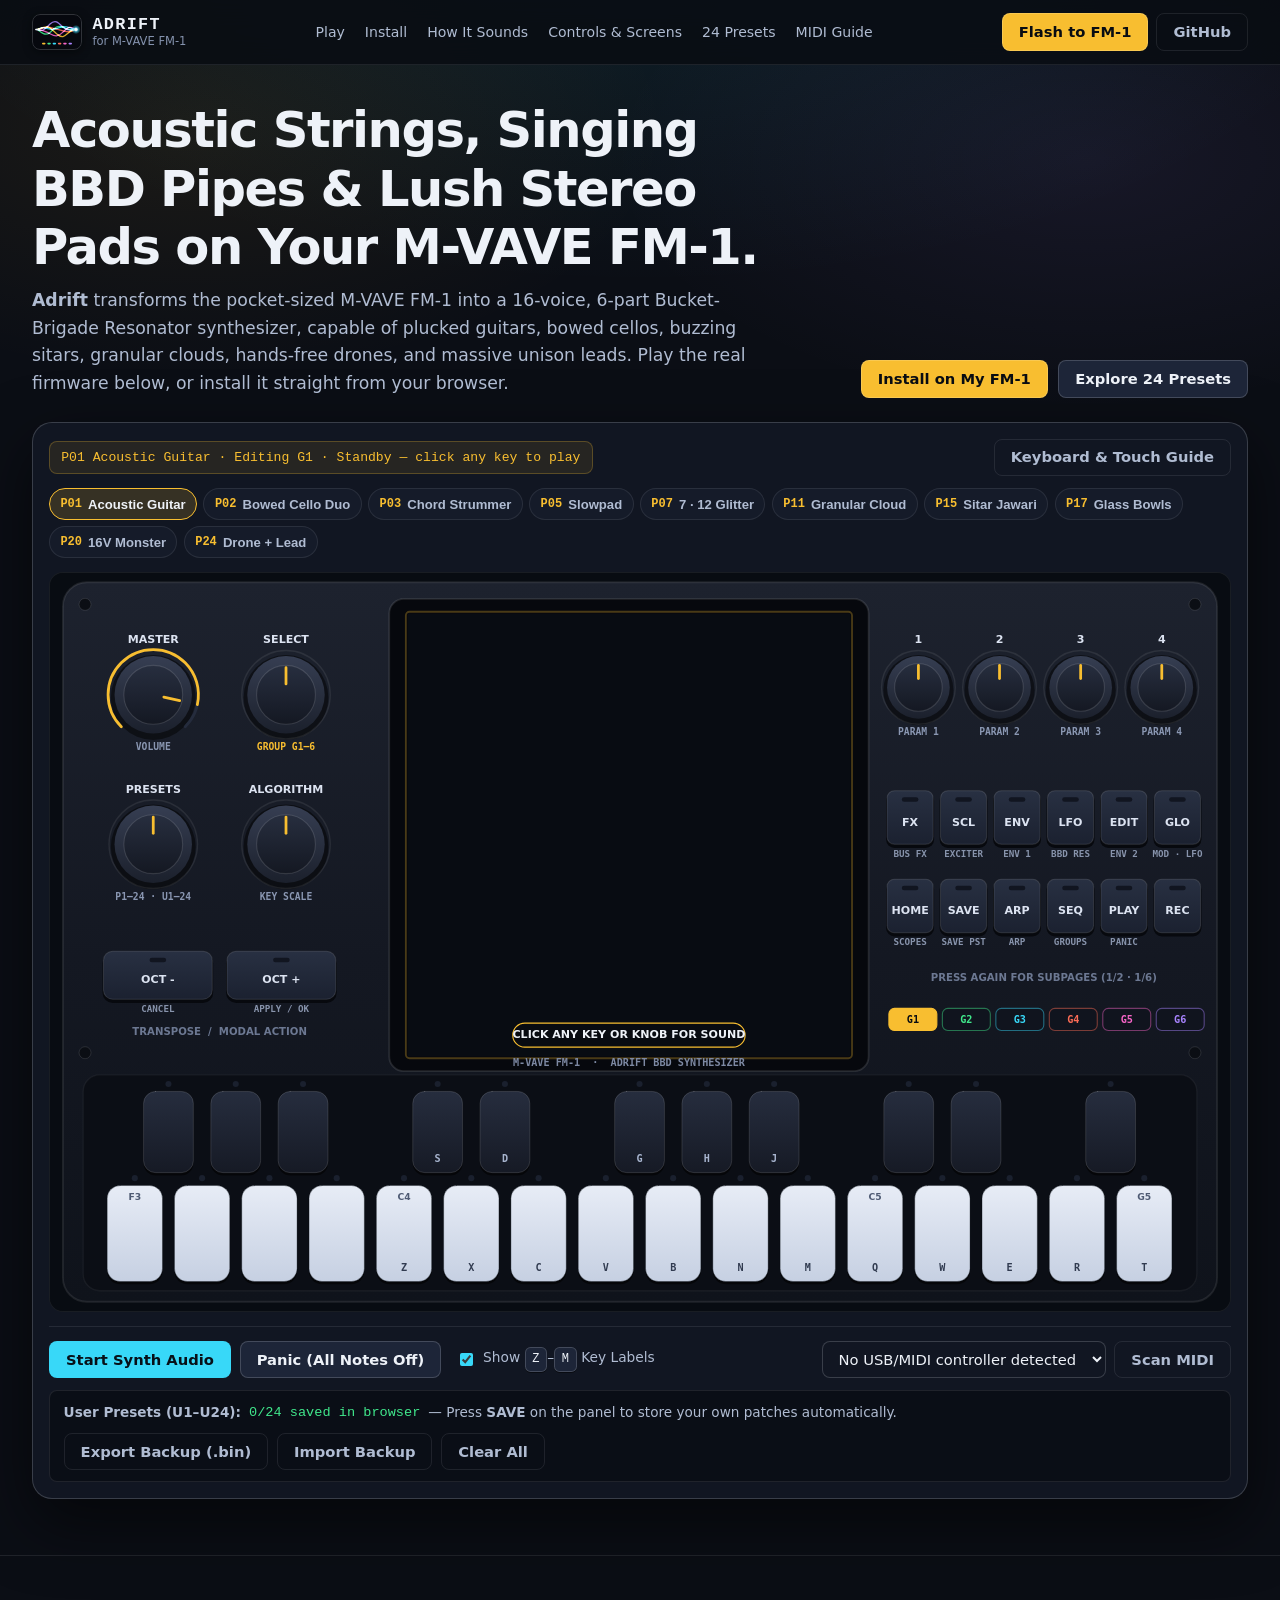
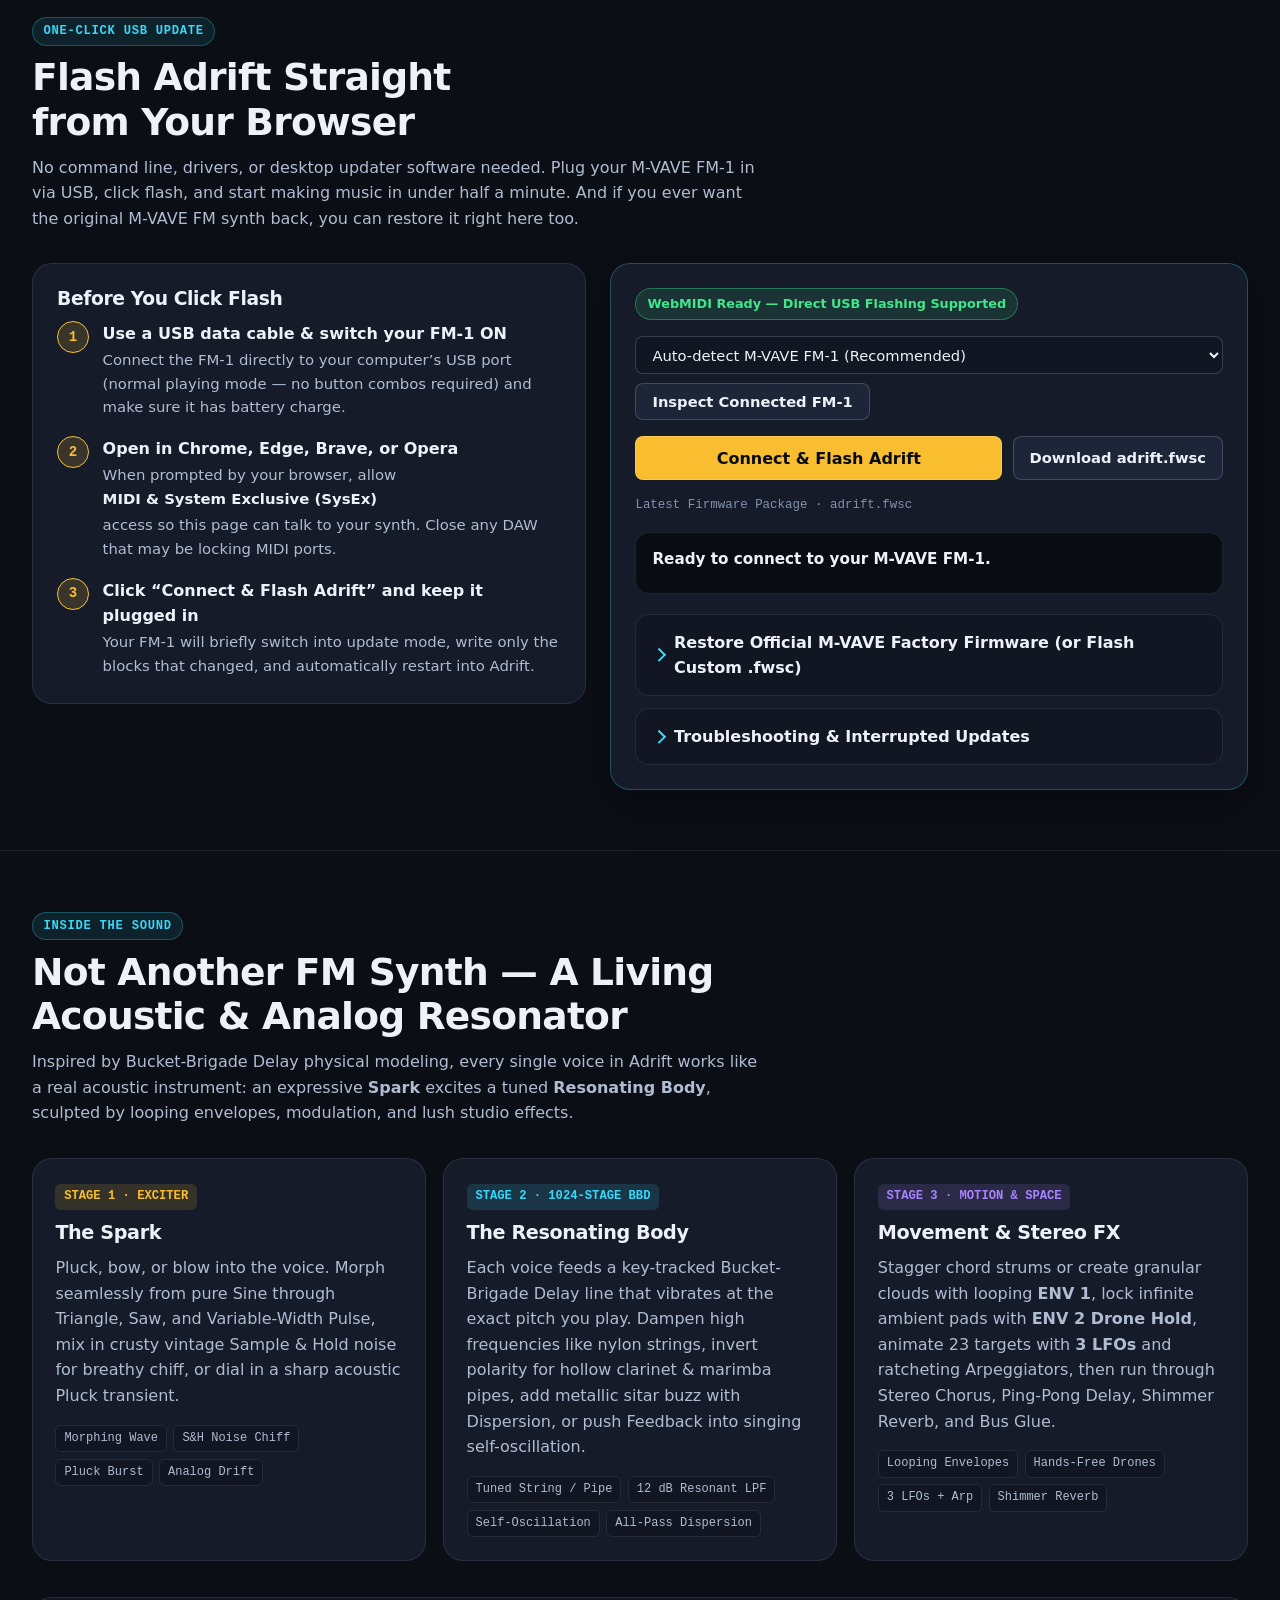
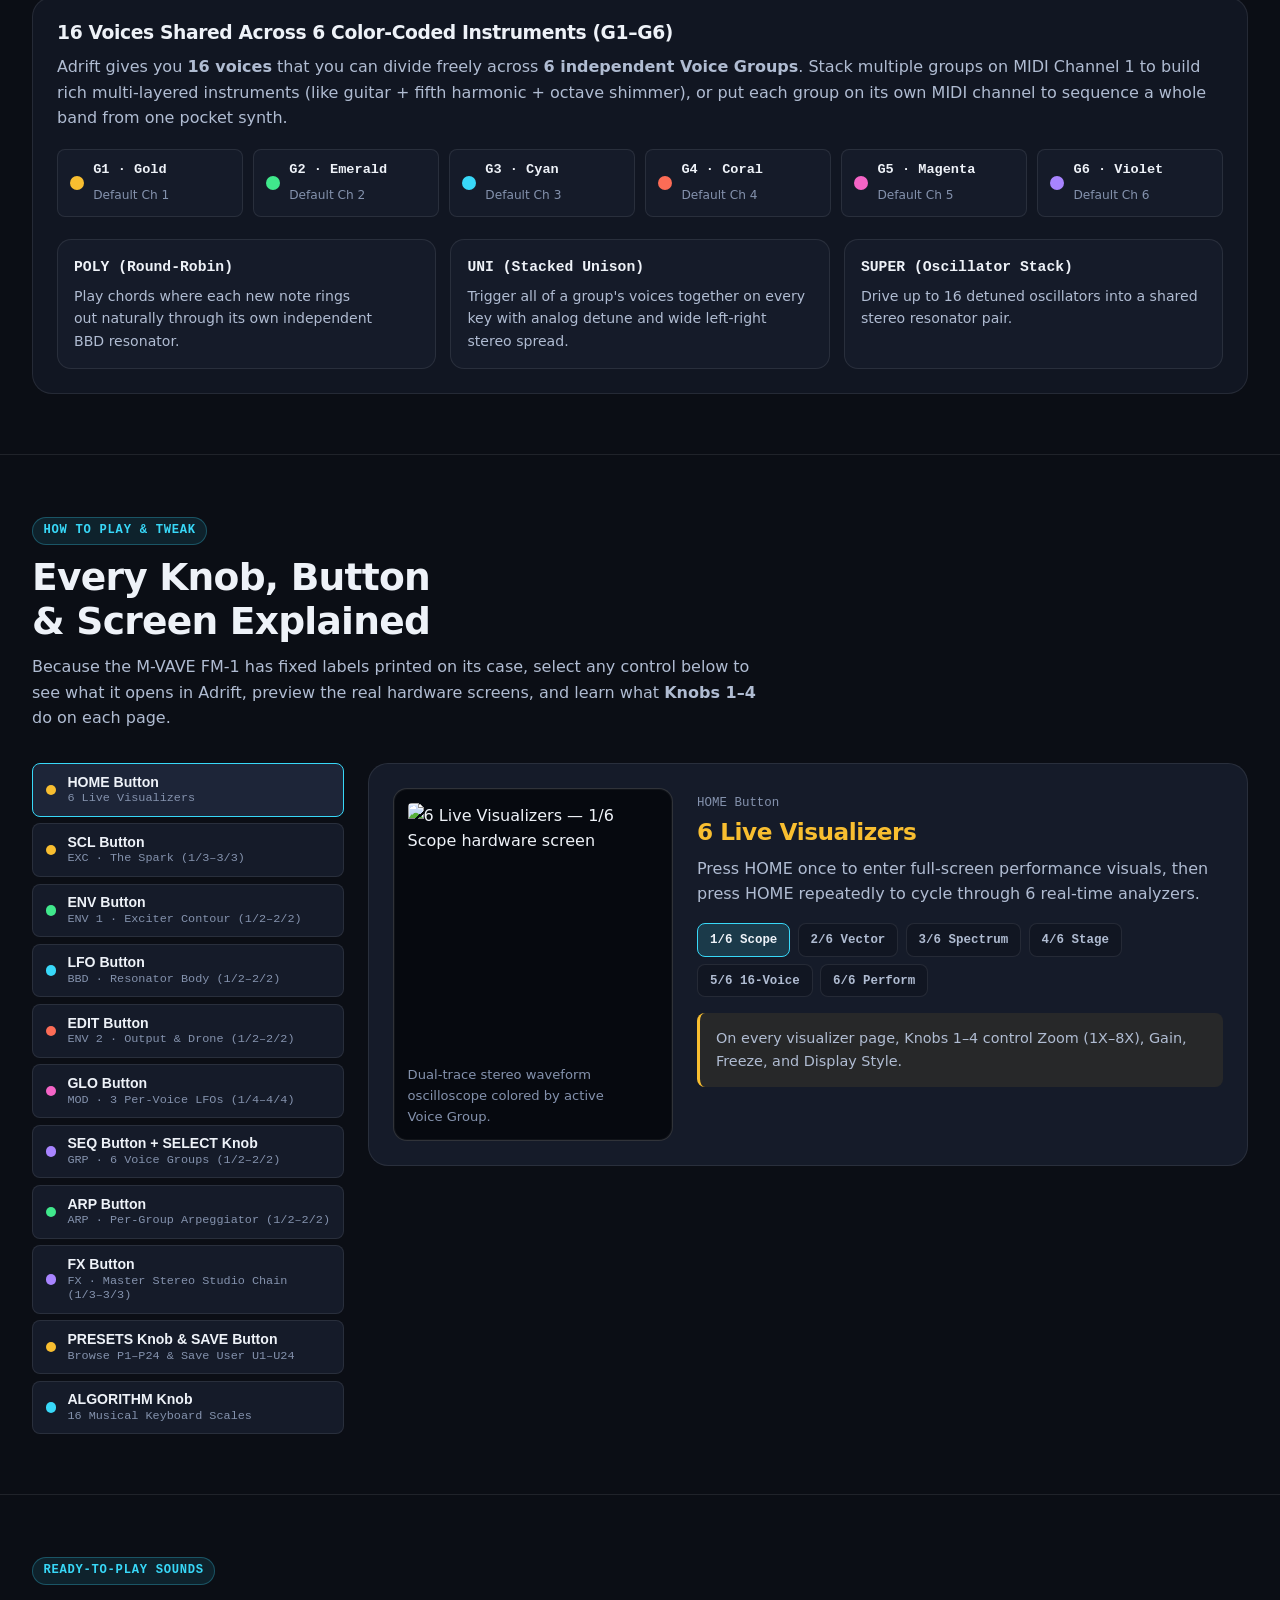
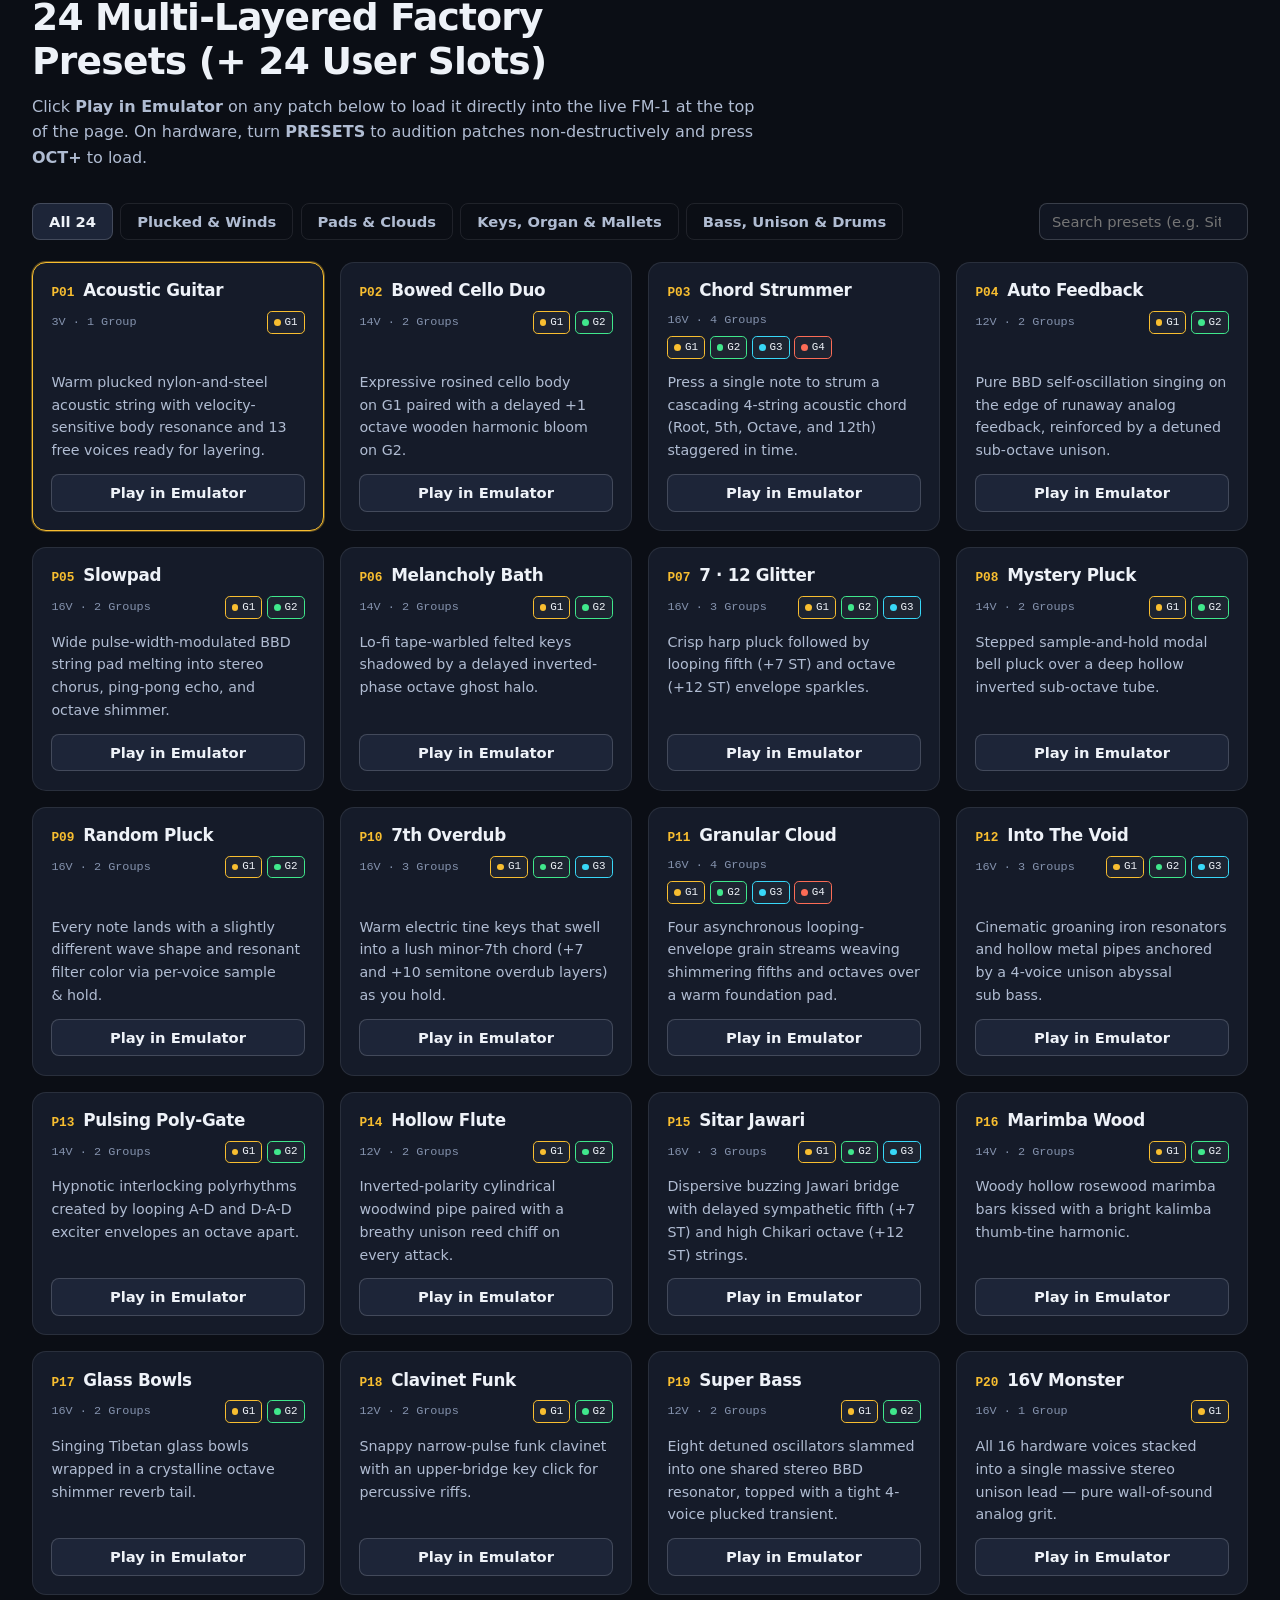
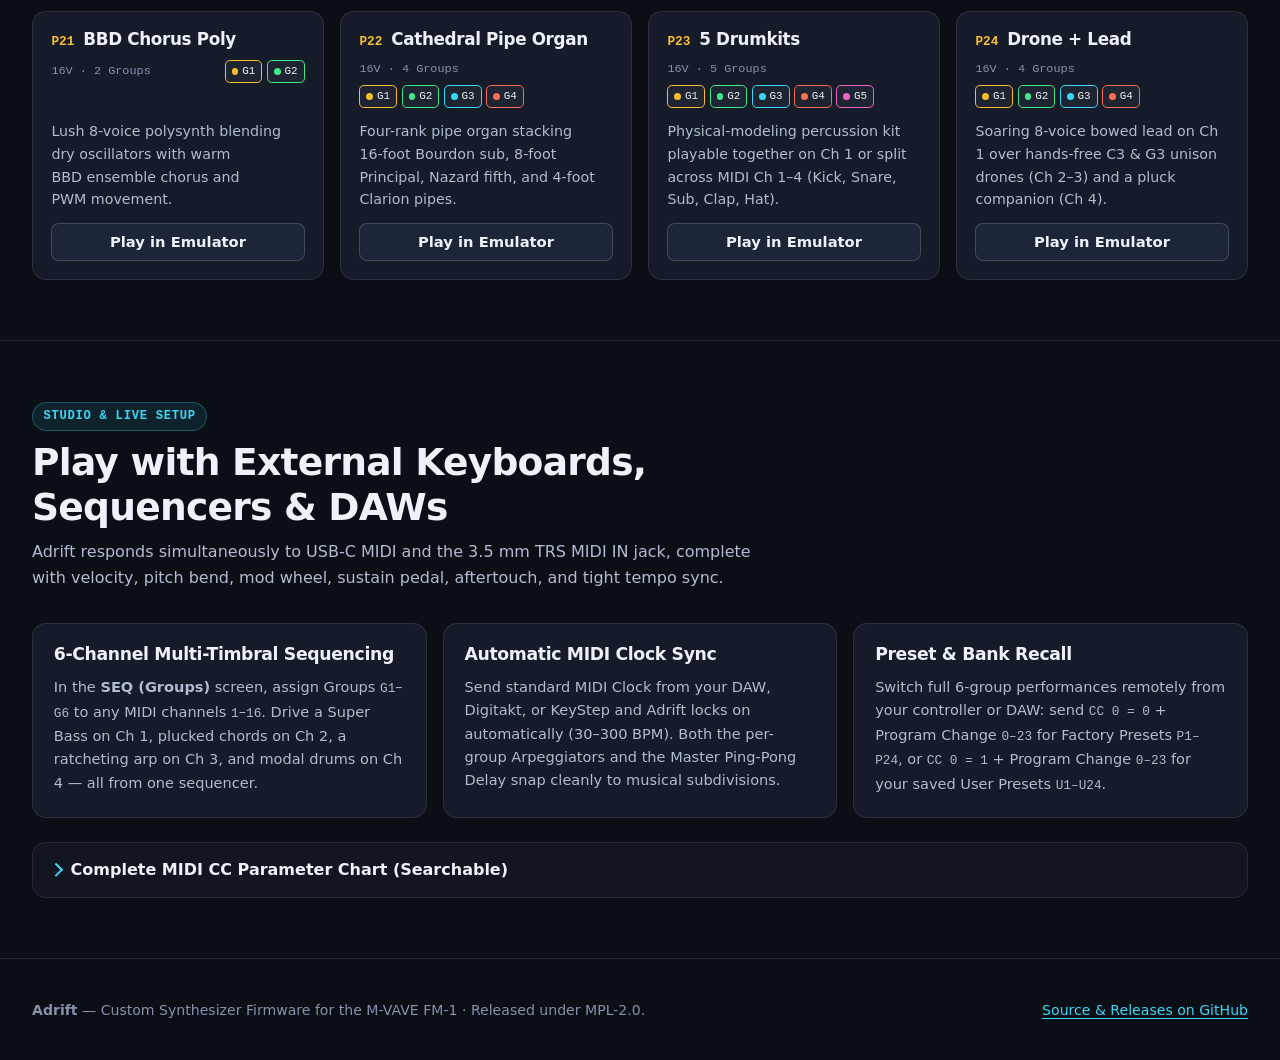
==== commit 3e0bed51: "Update web site logo" ====
--- a/web/index.html
+++ b/web/index.html
@@ -14,7 +14,37 @@
   <header class="site-header">
     <div class="container nav-inner">
       <a class="brand" href="#play">
-        <span class="brand-mark" aria-hidden="true">A</span>
+        <svg class="brand-mark" viewBox="0 0 50 36" width="50" height="36" aria-hidden="true">
+          <defs>
+            <radialGradient id="brand-exciter-glow" cx="50%" cy="50%" r="50%">
+              <stop offset="0%" stop-color="#FFFFFF"/>
+              <stop offset="28%" stop-color="#BCEEFF" stop-opacity="0.95"/>
+              <stop offset="56%" stop-color="#38D8F8" stop-opacity="0.52"/>
+              <stop offset="100%" stop-color="#38D8F8" stop-opacity="0"/>
+            </radialGradient>
+          </defs>
+          <rect width="50" height="36" rx="8" fill="#06080E"/>
+          <rect class="brand-mark-frame" x="0.5" y="0.5" width="49" height="35" rx="7.5" fill="none"/>
+          <g class="brand-waves" fill="none" stroke-width="1.25" stroke-linecap="round">
+            <path d="M5 15.5 C7.17 15.34 9.33 14.63 11.5 13.98 S15.83 12.93 18 13.33 S22.33 14.52 24.5 15.14 S28.83 16.24 31 16.77 S35.33 17.65 37.5 17.66 S41.83 16.78 44 15.5" stroke="var(--g4-coral, #FC6C56)"/>
+            <path d="M5 15.5 C7.17 14.74 9.33 13.67 11.5 13.72 S15.83 14.67 18 15.17 S22.33 15.35 24.5 14.69 S28.83 12.88 31 12.63 S35.33 12.98 37.5 13.71 S41.83 15.14 44 15.5" stroke="var(--g3-cyan, #38D8F8)"/>
+            <path d="M5 15.5 C7.17 16.58 9.33 18.66 11.5 19.62 S15.83 20.27 18 18.43 S22.33 14.05 24.5 13.01 S28.83 12.11 31 13.13 S35.33 15.2 37.5 15.52 S41.83 15.46 44 15.5" stroke="var(--g2-emerald, #40E88C)"/>
+            <path d="M5 15.5 C7.17 14.75 9.33 13.87 11.5 13.33 S15.83 12.64 18 13.92 S22.33 17.87 24.5 19.77 S28.83 23.15 31 22.6 S35.33 19.83 37.5 18 S41.83 15.37 44 15.5" stroke="var(--g1-gold, #F8BE30)"/>
+            <path d="M5 15.5 C7.17 15.73 9.33 16.24 11.5 16.96 S15.83 18.61 18 19.82 S22.33 22.15 24.5 21.96 S28.83 20.31 31 18.16 S35.33 14.02 37.5 13.47 S41.83 14.23 44 15.5" stroke="var(--g5-magenta, #F464C6)"/>
+            <path d="M5 15.5 C7.17 16.34 9.33 16.81 11.5 15.68 S15.83 12.17 18 10.06 S22.33 7.03 24.5 7.84 S28.83 11.1 31 13.18 S35.33 16.1 37.5 16.14 S41.83 15.54 44 15.5" stroke="var(--g6-violet, #A884FF)"/>
+          </g>
+          <line x1="3.8" y1="15.5" x2="5.6" y2="15.5" stroke="#EEF2F8" stroke-width="1.5" stroke-linecap="round"/>
+          <circle cx="44" cy="15.5" r="4.6" fill="url(#brand-exciter-glow)"/>
+          <circle cx="44" cy="15.5" r="1.35" fill="#FFFFFF"/>
+          <g class="brand-pips">
+            <rect x="10" y="28.8" width="3.5" height="1.6" rx="0.8" fill="var(--g1-gold, #F8BE30)"/>
+            <rect x="15.3" y="28.8" width="3.5" height="1.6" rx="0.8" fill="var(--g2-emerald, #40E88C)"/>
+            <rect x="20.6" y="28.8" width="3.5" height="1.6" rx="0.8" fill="var(--g3-cyan, #38D8F8)"/>
+            <rect x="25.9" y="28.8" width="3.5" height="1.6" rx="0.8" fill="var(--g4-coral, #FC6C56)"/>
+            <rect x="31.2" y="28.8" width="3.5" height="1.6" rx="0.8" fill="var(--g5-magenta, #F464C6)"/>
+            <rect x="36.5" y="28.8" width="3.5" height="1.6" rx="0.8" fill="var(--g6-violet, #A884FF)"/>
+          </g>
+        </svg>
         <span class="brand-text">
           <span class="brand-name">ADRIFT</span>
           <span class="brand-sub">for M-VAVE FM-1</span>
@@ -45,7 +75,6 @@
       <div class="container">
         <div class="hero-intro">
           <div>
-            <span class="eyebrow">Custom Instrument Firmware · Free &amp; Open Source</span>
             <h1 id="main-title" tabindex="-1">Acoustic Strings, Singing BBD Pipes &amp; Lush Stereo Pads on Your M-VAVE FM-1.</h1>
             <p class="hero-lead">
               <strong>Adrift</strong> transforms the pocket-sized M-VAVE FM-1 into a 16-voice, 6-part Bucket-Brigade Resonator synthesizer, capable of plucked guitars, bowed cellos, buzzing sitars, granular clouds, hands-free drones, and massive unison leads. Play the real firmware below, or install it straight from your browser.
--- a/web/css/style.css
+++ b/web/css/style.css
@@ -190,16 +190,32 @@
 }
 
 .brand-mark {
-  display: inline-grid;
-  place-items: center;
-  inline-size: 2rem;
-  block-size: 2rem;
+  flex: none;
+  inline-size: 3.125rem;
+  block-size: 2.25rem;
   border-radius: 0.5rem;
-  background: linear-gradient(135deg, var(--g5-magenta), var(--g1-gold), var(--g2-emerald));
-  color: #080C12;
-  font-family: var(--font-mono);
-  font-weight: 800;
-  font-size: 0.95rem;
+  box-shadow: 0 2px 10px rgba(0, 0, 0, 0.45);
+  forced-color-adjust: none;
+}
+
+.brand-mark-frame {
+  stroke: var(--border-strong);
+  transition: stroke 160ms ease;
+}
+
+.brand:hover .brand-mark-frame,
+.brand:focus-visible .brand-mark-frame {
+  stroke: rgba(56, 216, 248, 0.45);
+}
+
+.brand-waves {
+  isolation: isolate;
+}
+
+.brand-waves path {
+  stroke-opacity: 0.88;
+  mix-blend-mode: screen;
+  mix-blend-mode: plus-lighter;
 }
 
 .brand-text {
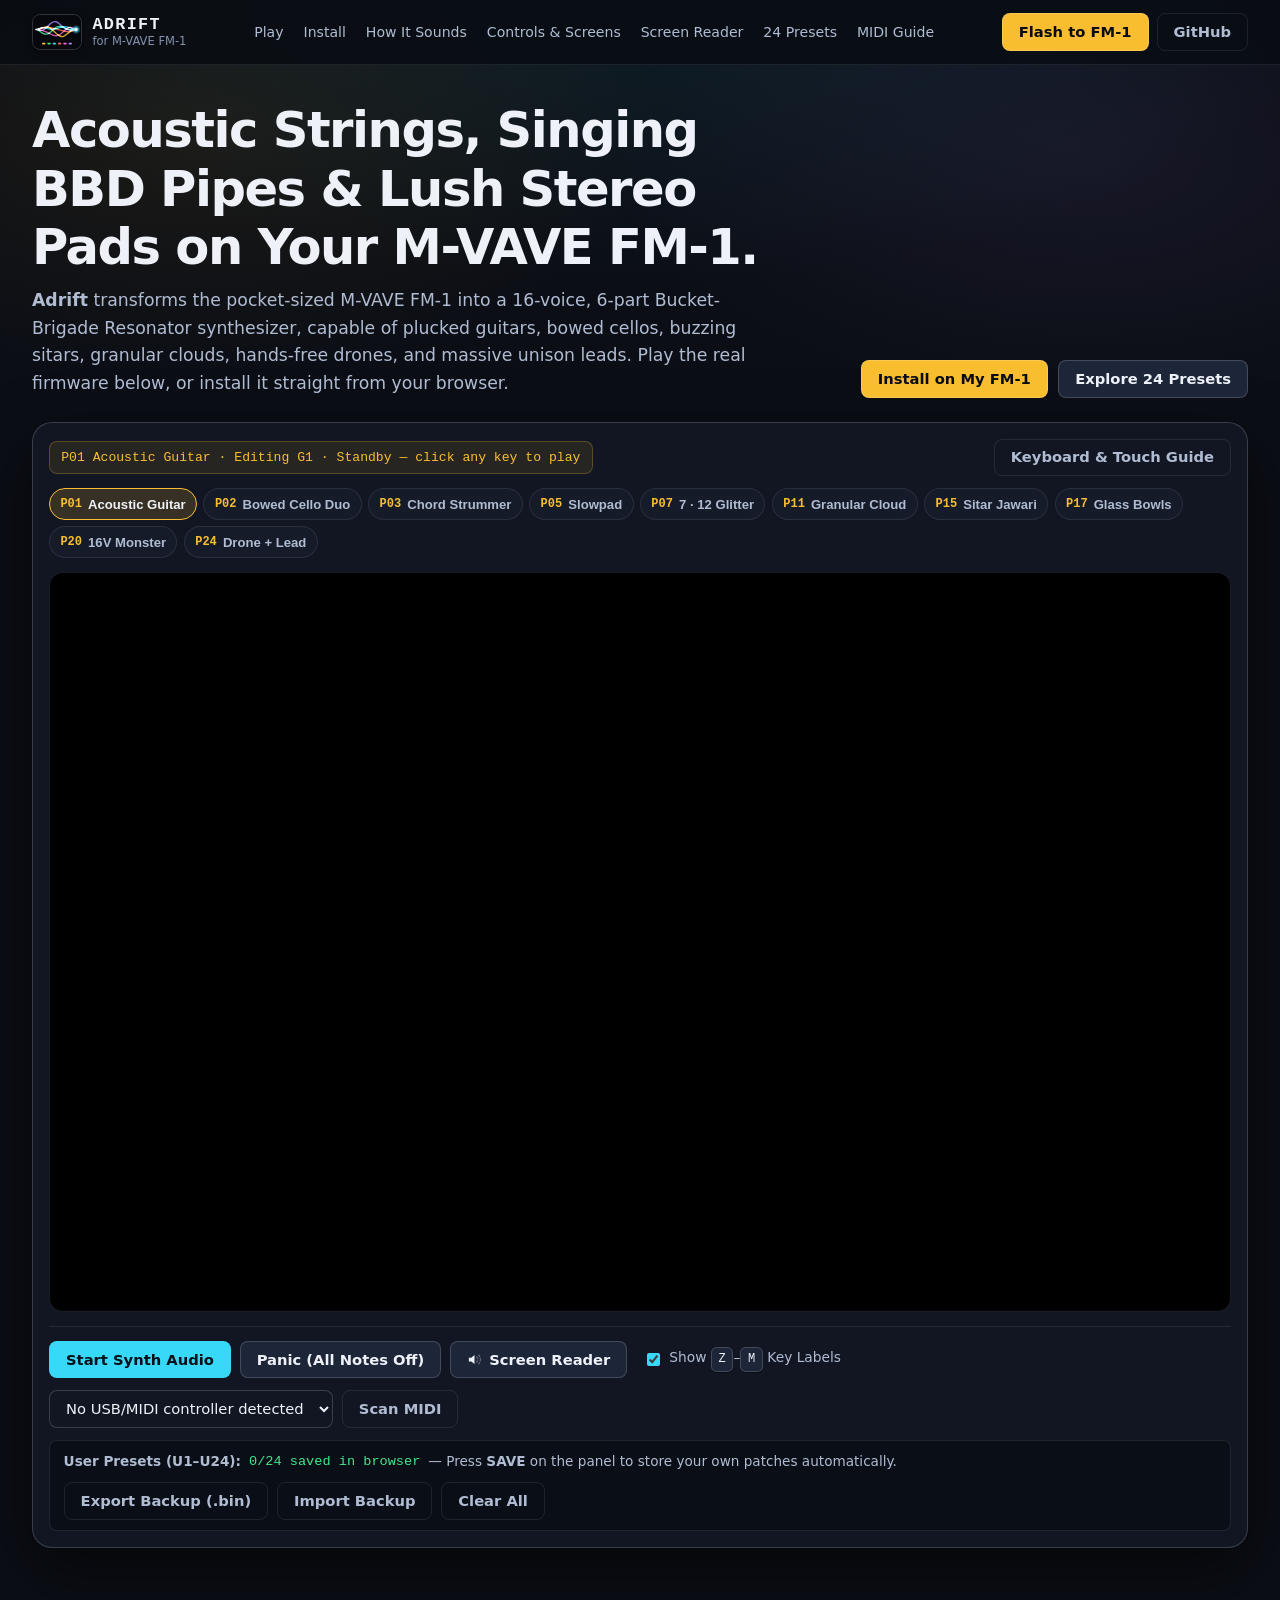
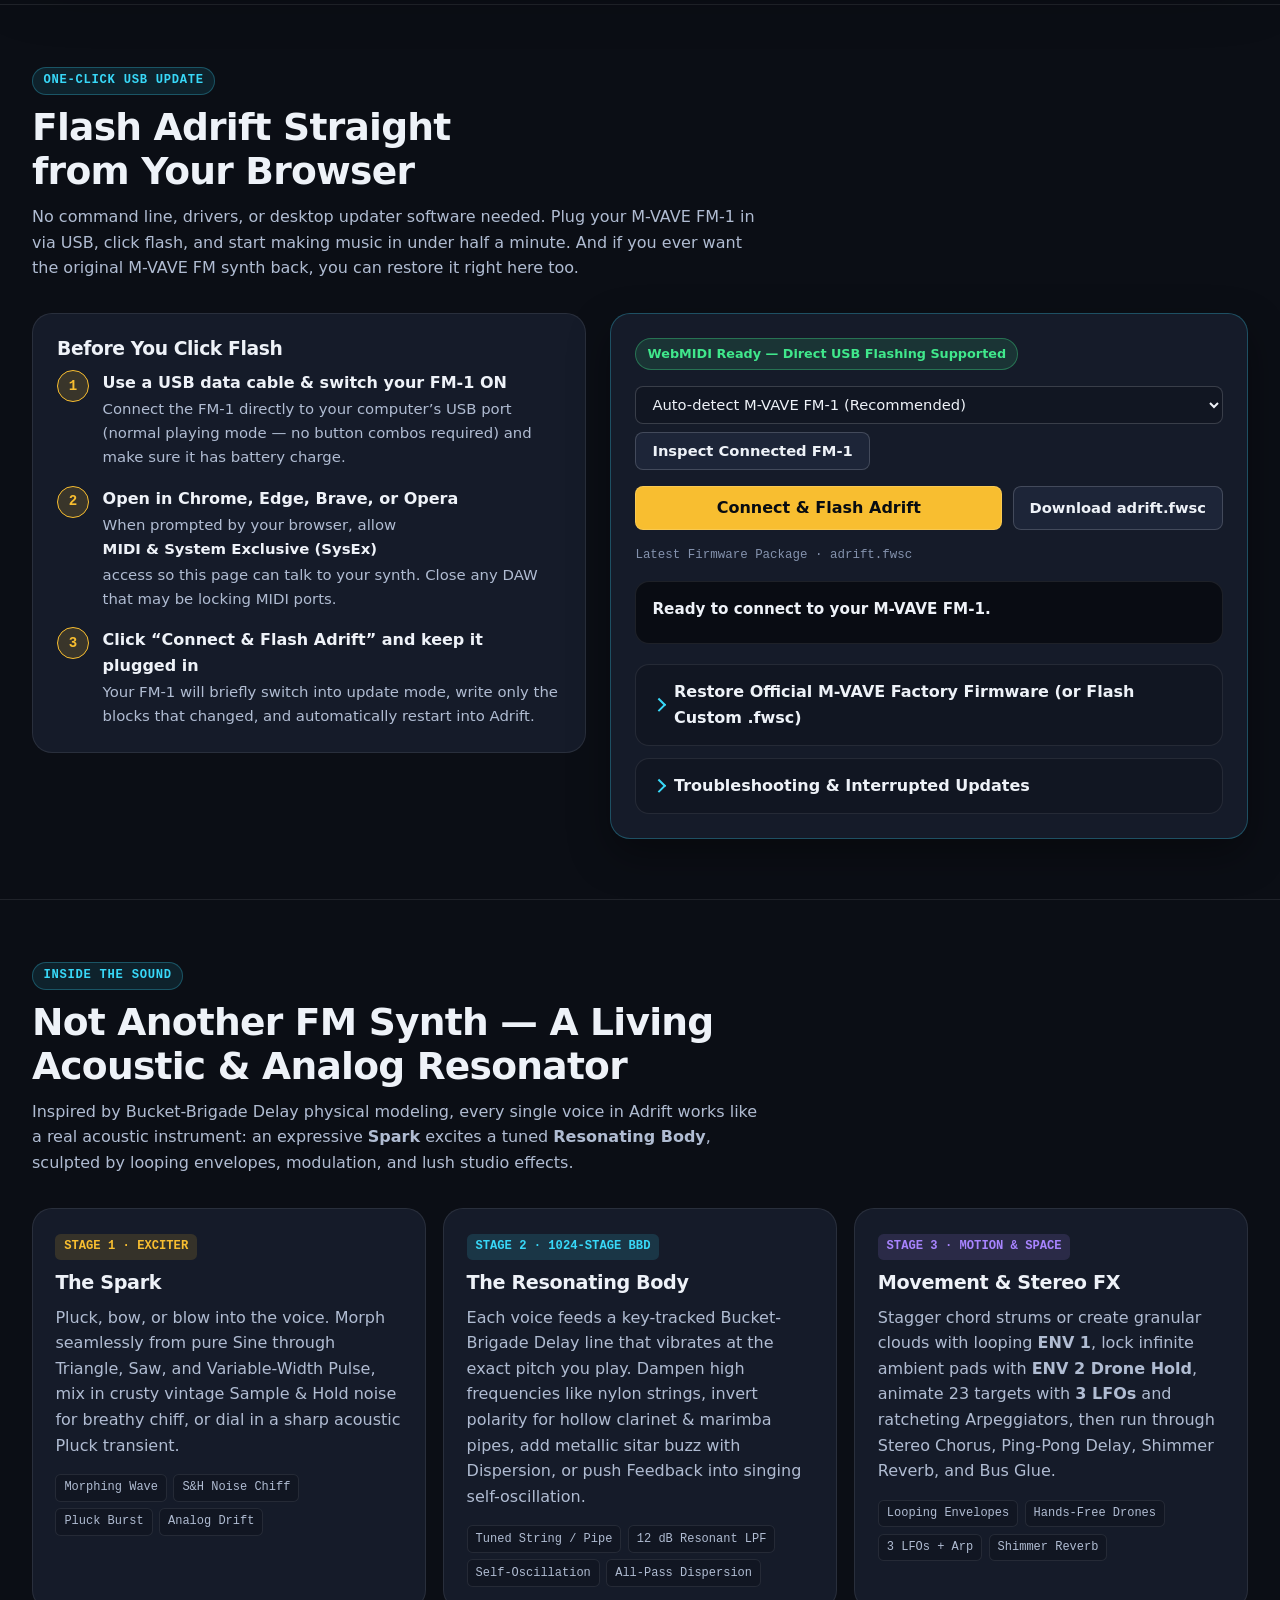
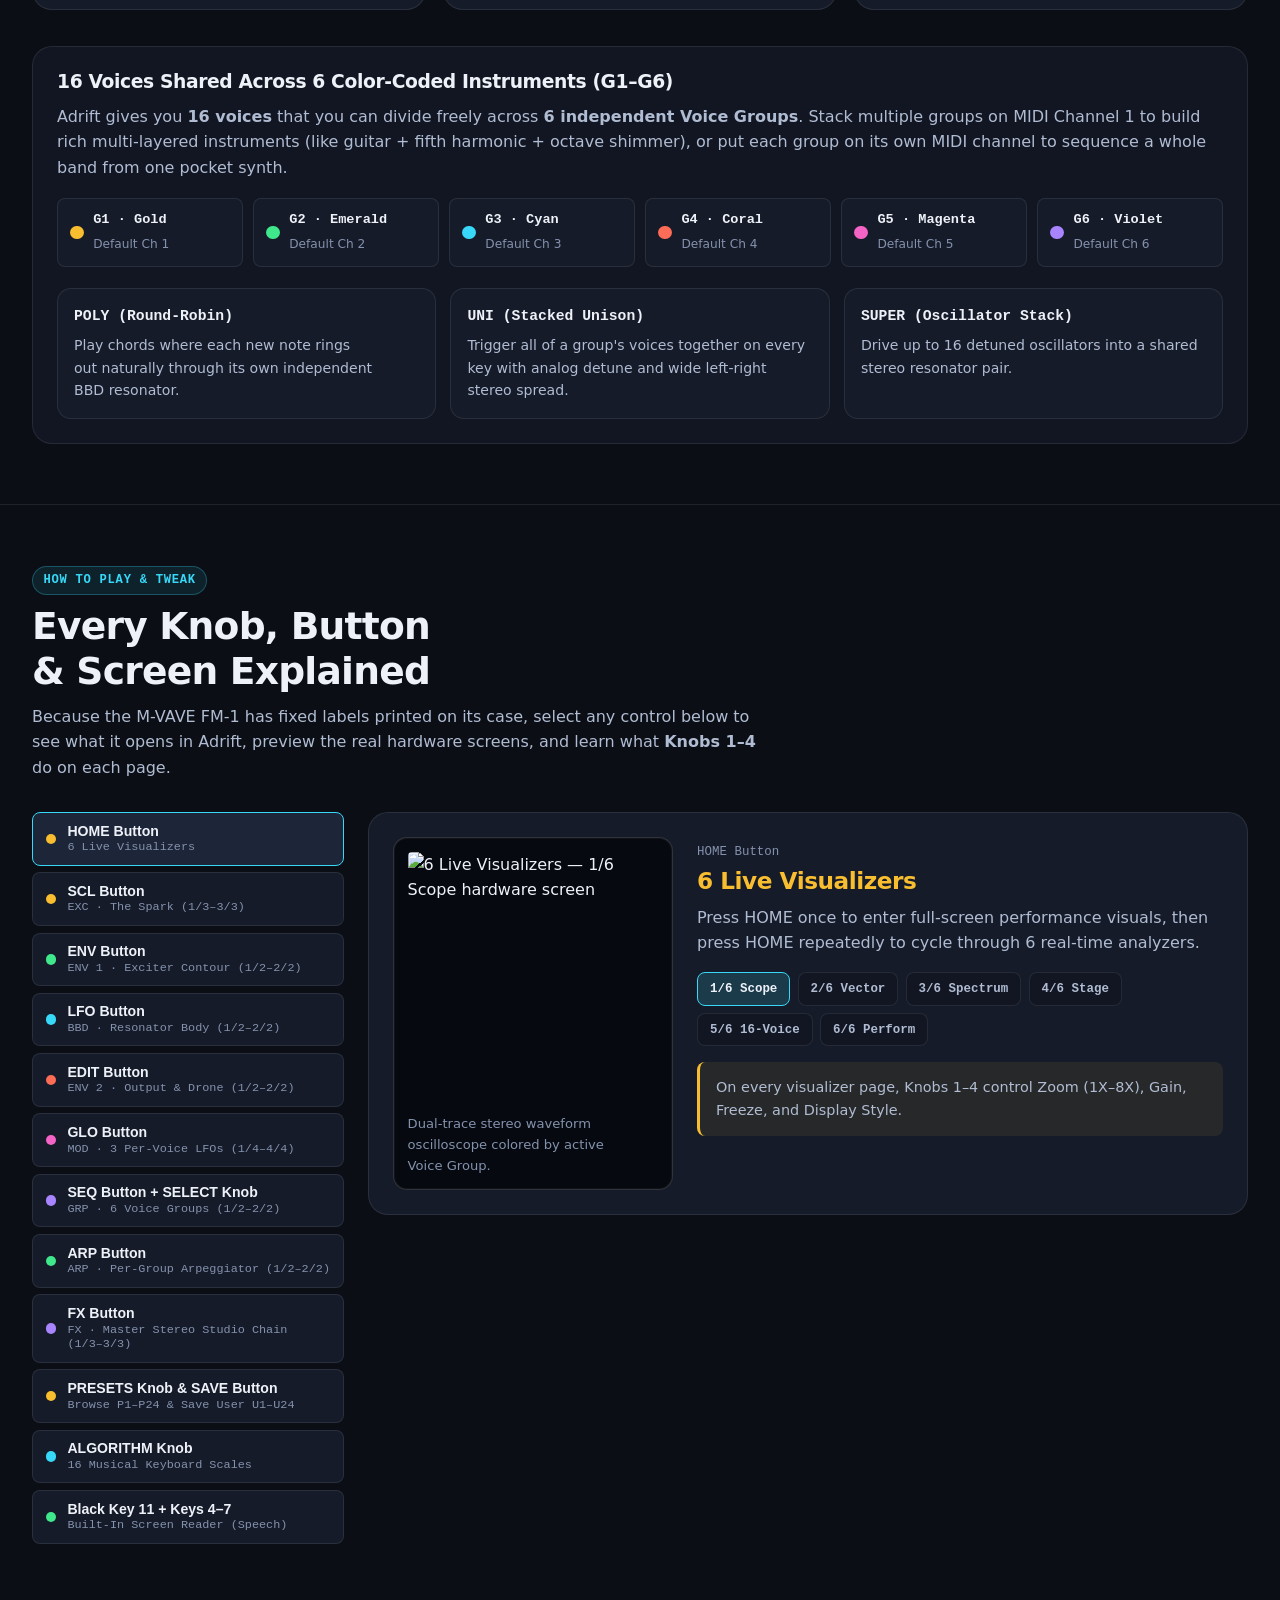
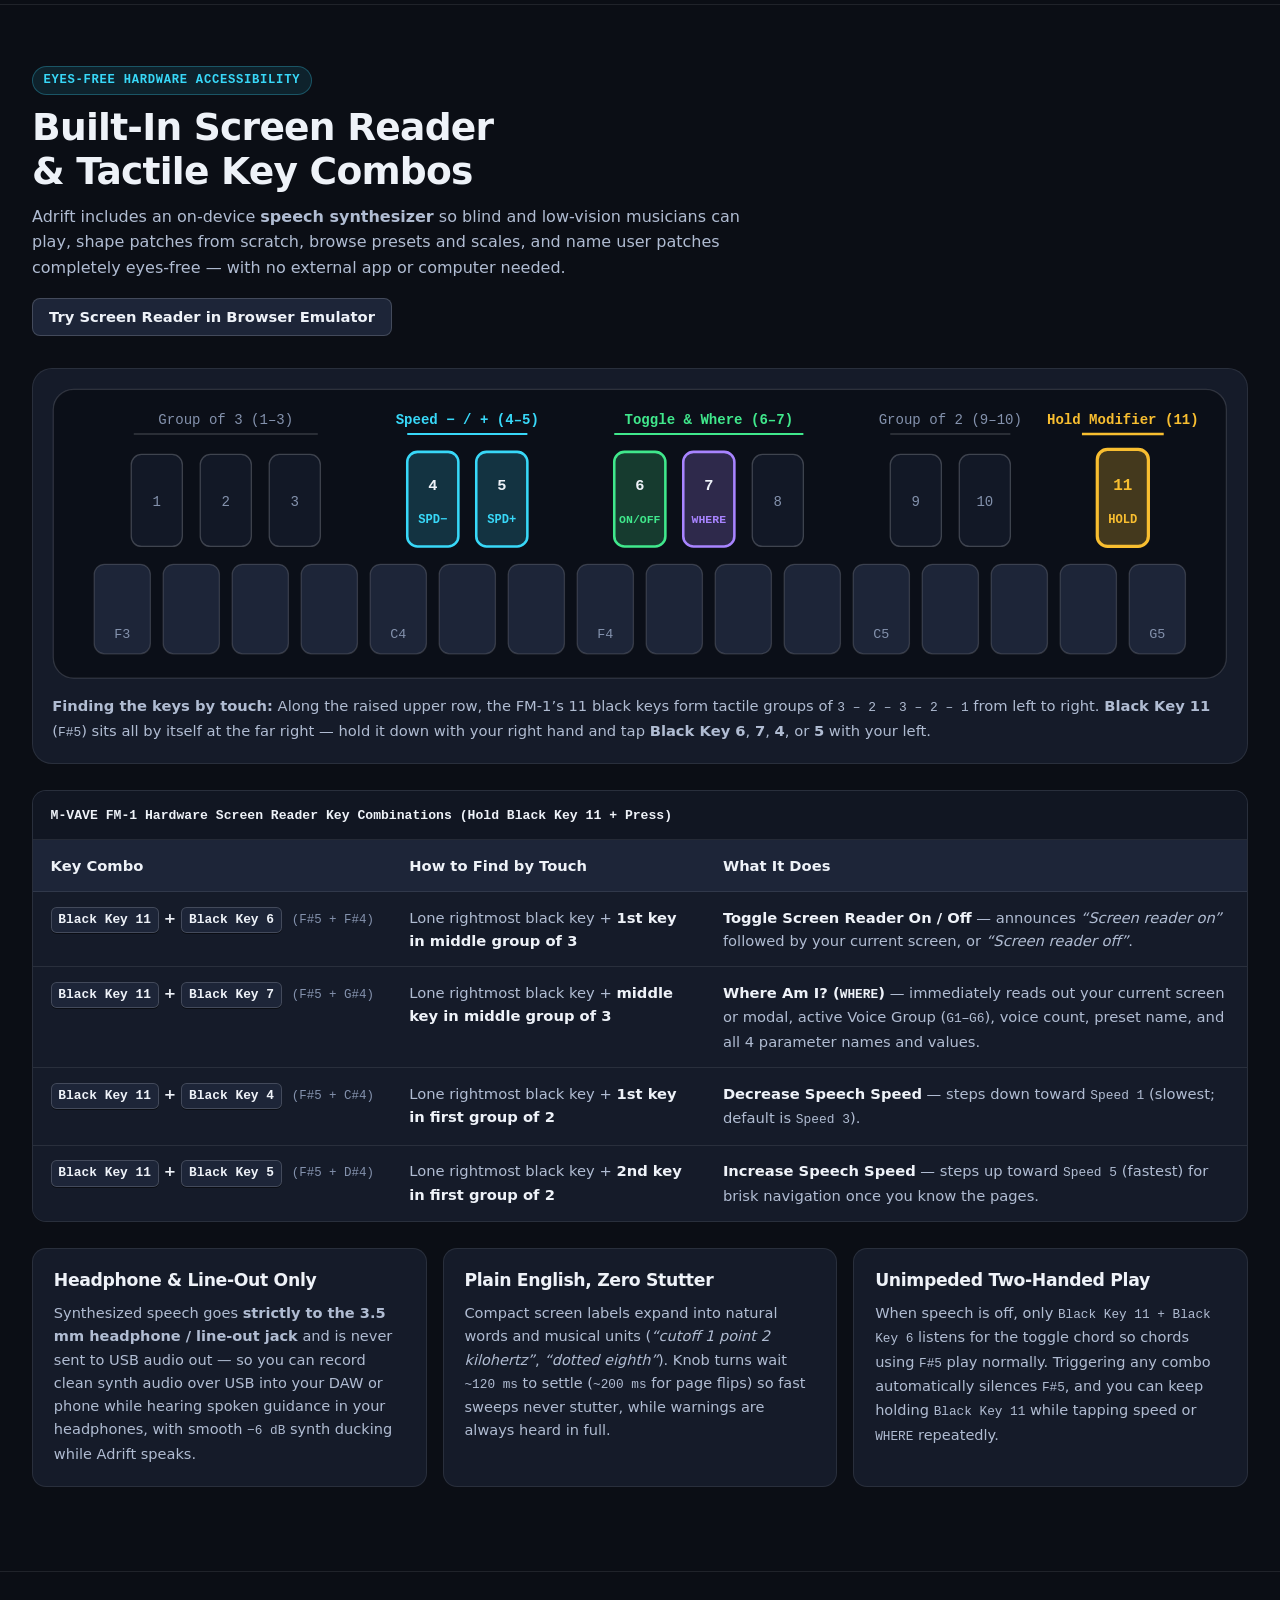
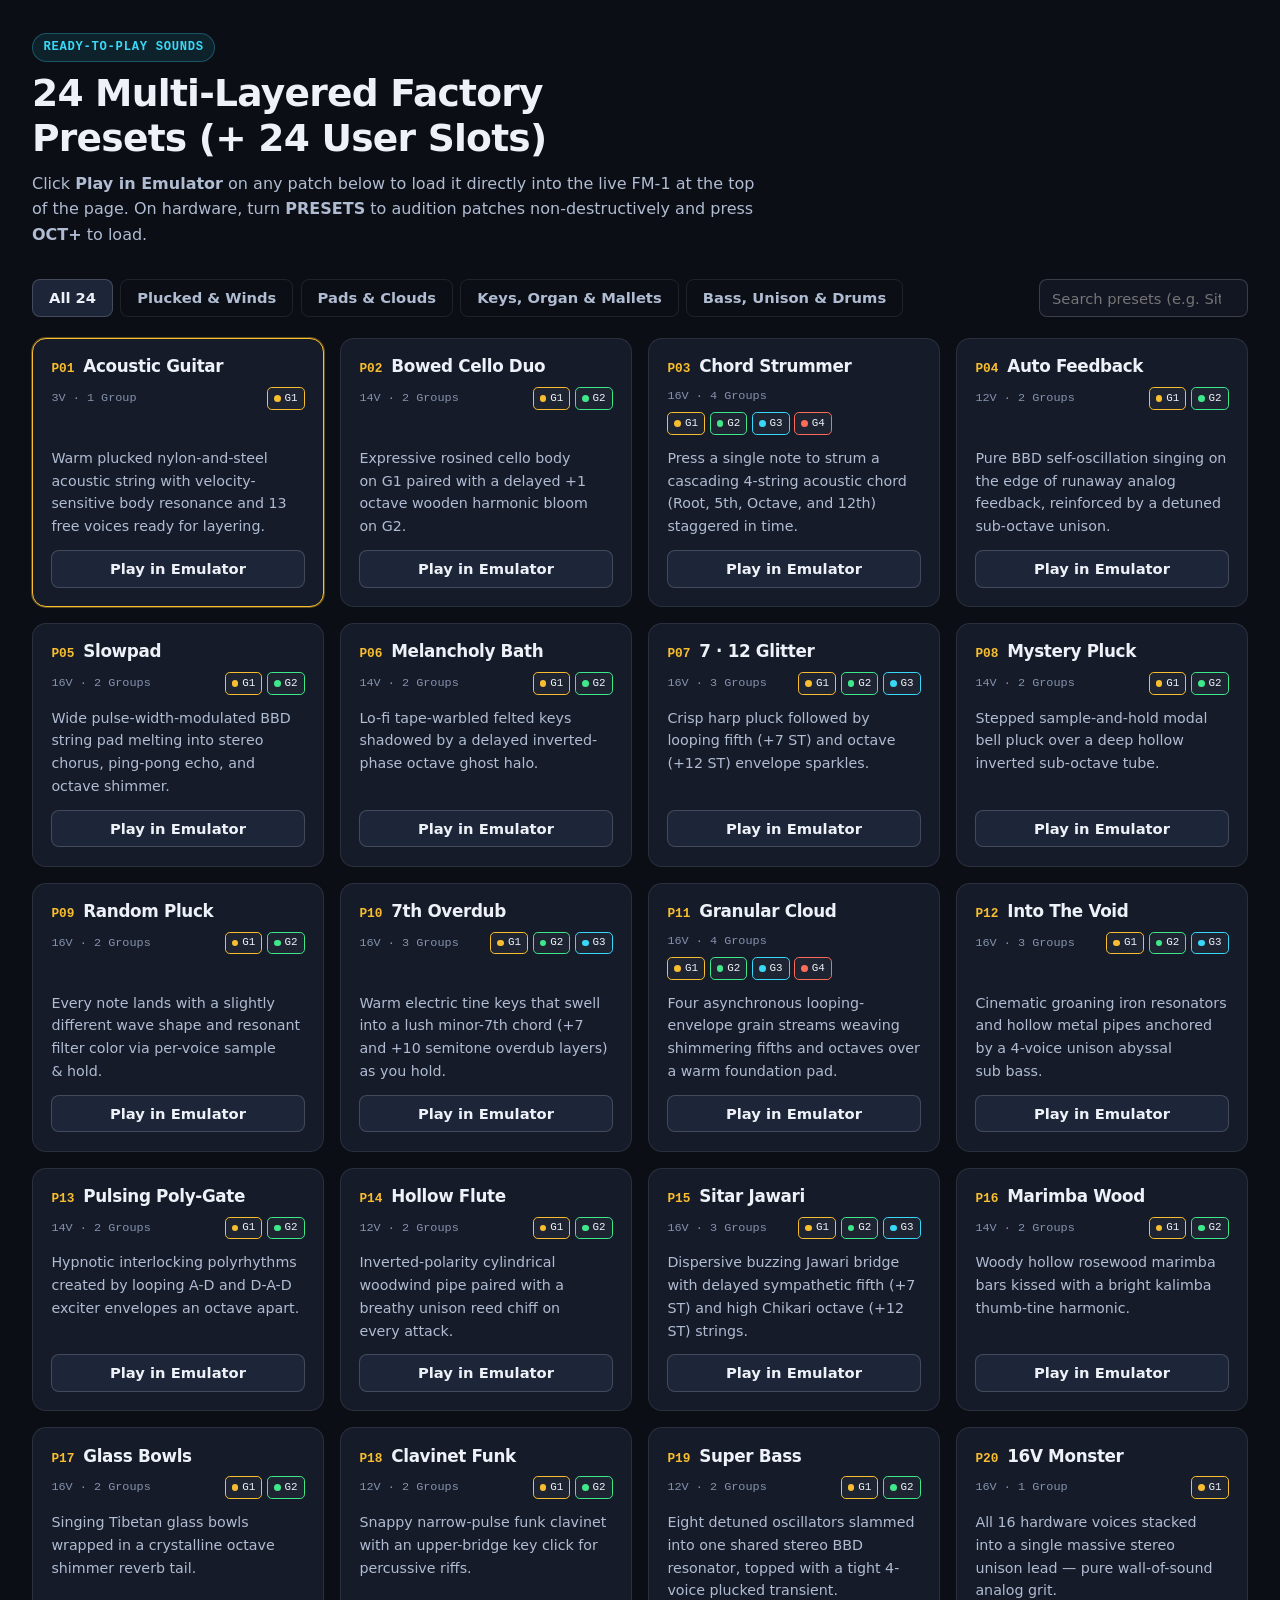
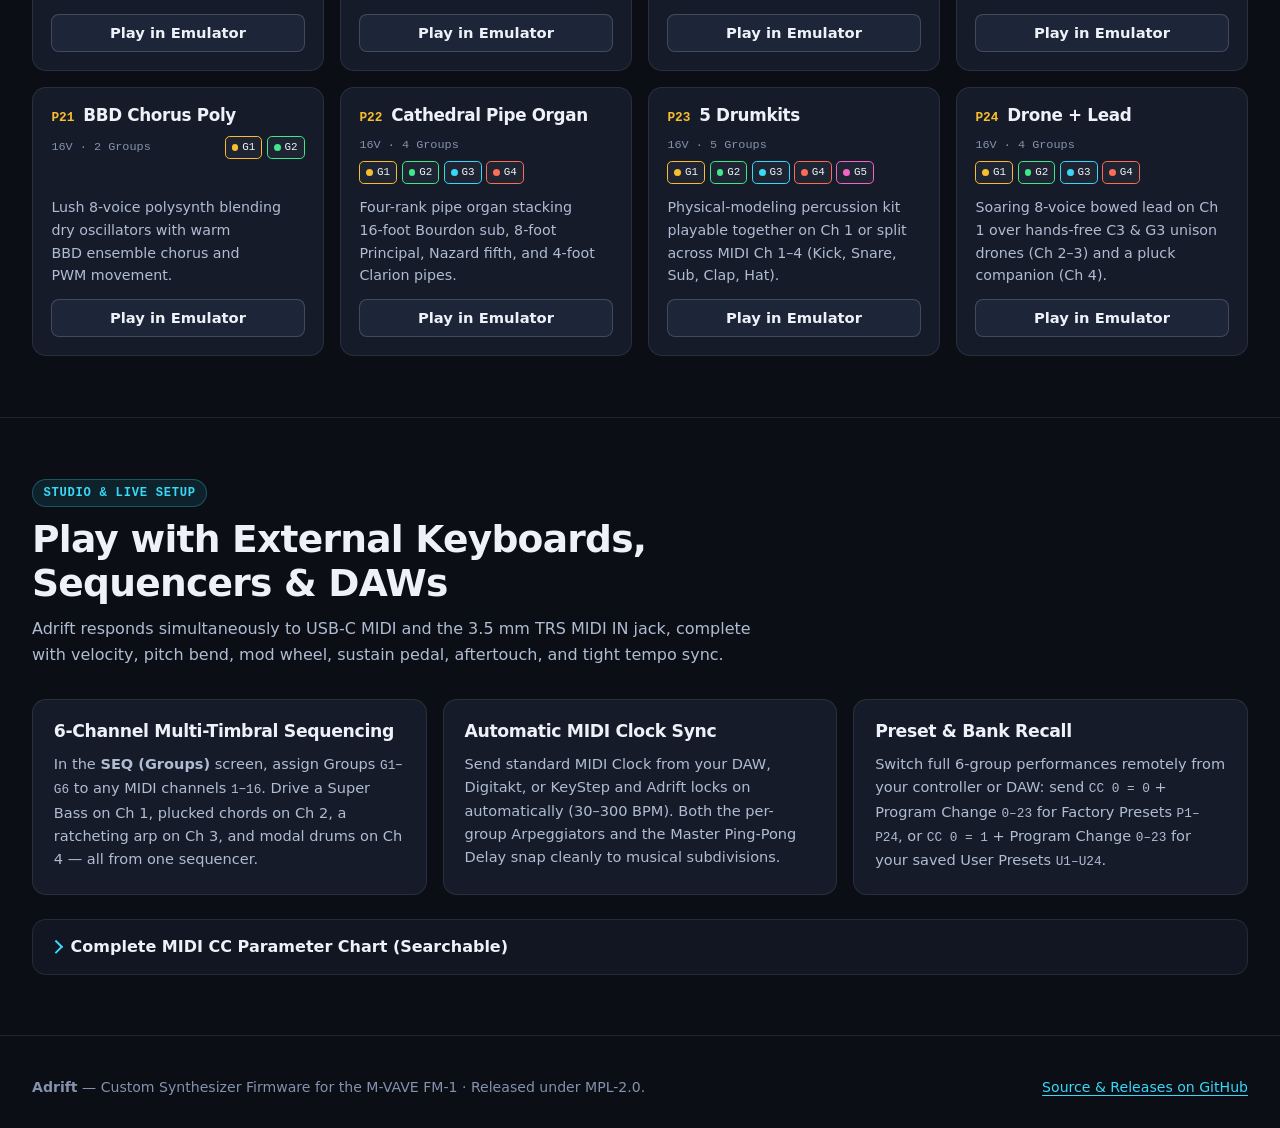
==== commit 2f28ebc7: "Document screen reader" ====
--- a/web/index.html
+++ b/web/index.html
@@ -57,6 +57,7 @@
           <li><a href="#install">Install</a></li>
           <li><a href="#sound">How It Sounds</a></li>
           <li><a href="#controls">Controls &amp; Screens</a></li>
+          <li><a href="#accessibility">Screen Reader</a></li>
           <li><a href="#presets">24 Presets</a></li>
           <li><a href="#midi">MIDI Guide</a></li>
         </ul>
@@ -118,6 +119,18 @@
               <button type="button" id="btn-panic" class="btn btn-secondary" title="Silence all ringing voices and feedback">
                 Panic (All Notes Off)
               </button>
+              <button type="button" id="btn-sr-toggle" class="btn btn-secondary" aria-pressed="false">
+                <svg class="sr-btn-icon" viewBox="0 0 16 16" width="15" height="15" aria-hidden="true">
+                  <path d="M2 6h2.6L8 3.2v9.6L4.6 10H2z" fill="currentColor"/>
+                  <path class="sr-icon-waves" d="M10.4 5.3a4.2 4.2 0 0 1 0 5.4M12.6 3.5a6.8 6.8 0 0 1 0 9" fill="none" stroke="currentColor" stroke-width="1.5" stroke-linecap="round"/>
+                </svg>
+                <span>Screen Reader</span>
+              </button>
+              <div id="sr-extra-controls" class="sr-extra-controls" role="group" aria-label="Screen reader actions" hidden>
+                <button type="button" id="btn-sr-where" class="btn btn-ghost">Where Am I?</button>
+                <button type="button" id="btn-sr-slower" class="btn btn-ghost">Slower</button>
+                <button type="button" id="btn-sr-faster" class="btn btn-ghost">Faster</button>
+              </div>
               <label class="toggle-label">
                 <input type="checkbox" id="chk-qwerty" checked>
                 <span>Show <kbd>Z</kbd>–<kbd>M</kbd> Key Labels</span>
@@ -412,6 +425,179 @@
       </div>
     </section>
 
+    <!-- 4B. BUILT-IN SCREEN READER & TACTILE KEY COMBOS -->
+    <section id="accessibility">
+      <div class="container">
+        <div class="section-header">
+          <span class="eyebrow">Eyes-Free Hardware Accessibility</span>
+          <h2>Built-In Screen Reader &amp; Tactile Key Combos</h2>
+          <p>
+            Adrift includes an on-device <strong>speech synthesizer</strong> so blind and low-vision musicians can play, shape patches from scratch, browse presets and scales, and name user patches completely eyes-free — with no external app or computer needed.
+          </p>
+          <div class="sr-cta-row">
+            <button type="button" id="btn-try-sr" class="btn btn-secondary">
+              Try Screen Reader in Browser Emulator
+            </button>
+          </div>
+        </div>
+
+        <figure class="sr-keyboard-figure">
+          <svg role="img" aria-labelledby="sr-kbd-svg-title" viewBox="0 0 920 228" class="sr-kbd-svg">
+            <title id="sr-kbd-svg-title">M-VAVE FM-1 27-key panel showing 11 raised black keys grouped 3, 2, 3, 2, 1 from left to right: hold Black Key 11 on the far right and press Black Keys 4 or 5 for speech speed down or up, Black Key 6 to toggle speech on or off, or Black Key 7 for Where Am I</title>
+            <rect x="1" y="1" width="918" height="226" rx="16" fill="#0B0F18" stroke="rgba(238,242,248,0.14)"/>
+
+            <!-- Group tactile labels along top -->
+            <g font-family="ui-monospace, SFMono-Regular, Menlo, monospace" font-size="11" text-anchor="middle">
+              <text x="136" y="28" fill="#8492AD">Group of 3 (1–3)</text>
+              <line x1="64" y1="36" x2="208" y2="36" stroke="rgba(238,242,248,0.18)"/>
+
+              <text x="325" y="28" fill="#38D8F8" font-weight="700">Speed − / + (4–5)</text>
+              <line x1="278" y1="36" x2="372" y2="36" stroke="#38D8F8" stroke-width="1.5"/>
+
+              <text x="514" y="28" fill="#40E88C" font-weight="700">Toggle &amp; Where (6–7)</text>
+              <line x1="440" y1="36" x2="588" y2="36" stroke="#40E88C" stroke-width="1.5"/>
+
+              <text x="703" y="28" fill="#8492AD">Group of 2 (9–10)</text>
+              <line x1="656" y1="36" x2="750" y2="36" stroke="rgba(238,242,248,0.18)"/>
+
+              <text x="838" y="28" fill="#F8BE30" font-weight="700">Hold Modifier (11)</text>
+              <line x1="806" y1="36" x2="870" y2="36" stroke="#F8BE30" stroke-width="2"/>
+            </g>
+
+            <!-- 16 White Keys (F3 .. G5) -->
+            <g fill="#1D2538" stroke="rgba(238,242,248,0.16)">
+              <rect x="33" y="138" width="44" height="70" rx="8"/>
+              <rect x="87" y="138" width="44" height="70" rx="8"/>
+              <rect x="141" y="138" width="44" height="70" rx="8"/>
+              <rect x="195" y="138" width="44" height="70" rx="8"/>
+              <rect x="249" y="138" width="44" height="70" rx="8"/>
+              <rect x="303" y="138" width="44" height="70" rx="8"/>
+              <rect x="357" y="138" width="44" height="70" rx="8"/>
+              <rect x="411" y="138" width="44" height="70" rx="8"/>
+              <rect x="465" y="138" width="44" height="70" rx="8"/>
+              <rect x="519" y="138" width="44" height="70" rx="8"/>
+              <rect x="573" y="138" width="44" height="70" rx="8"/>
+              <rect x="627" y="138" width="44" height="70" rx="8"/>
+              <rect x="681" y="138" width="44" height="70" rx="8"/>
+              <rect x="735" y="138" width="44" height="70" rx="8"/>
+              <rect x="789" y="138" width="44" height="70" rx="8"/>
+              <rect x="843" y="138" width="44" height="70" rx="8"/>
+            </g>
+            <g font-family="ui-monospace, SFMono-Regular, Menlo, monospace" font-size="10.5" fill="#8492AD" text-anchor="middle">
+              <text x="55" y="196">F3</text>
+              <text x="271" y="196">C4</text>
+              <text x="433" y="196">F4</text>
+              <text x="649" y="196">C5</text>
+              <text x="865" y="196">G5</text>
+            </g>
+
+            <!-- Inactive Raised Black Keys (1, 2, 3, 8, 9, 10) -->
+            <g fill="#121826" stroke="rgba(238,242,248,0.22)">
+              <rect x="62" y="52" width="40" height="72" rx="8"/>
+              <rect x="116" y="52" width="40" height="72" rx="8"/>
+              <rect x="170" y="52" width="40" height="72" rx="8"/>
+              <rect x="548" y="52" width="40" height="72" rx="8"/>
+              <rect x="656" y="52" width="40" height="72" rx="8"/>
+              <rect x="710" y="52" width="40" height="72" rx="8"/>
+            </g>
+            <g font-family="ui-monospace, SFMono-Regular, Menlo, monospace" font-size="11" fill="#8492AD" text-anchor="middle">
+              <text x="82" y="92">1</text>
+              <text x="136" y="92">2</text>
+              <text x="190" y="92">3</text>
+              <text x="568" y="92">8</text>
+              <text x="676" y="92">9</text>
+              <text x="730" y="92">10</text>
+            </g>
+
+            <!-- Active Screen Reader Combo Keys: 4 & 5 (Speed -/+), 6 (Toggle), 7 (Where), 11 (Hold Modifier) -->
+            <rect x="278" y="50" width="40" height="74" rx="8" fill="rgba(56,216,248,0.18)" stroke="#38D8F8" stroke-width="2"/>
+            <rect x="332" y="50" width="40" height="74" rx="8" fill="rgba(56,216,248,0.18)" stroke="#38D8F8" stroke-width="2"/>
+            <rect x="440" y="50" width="40" height="74" rx="8" fill="rgba(64,232,140,0.20)" stroke="#40E88C" stroke-width="2"/>
+            <rect x="494" y="50" width="40" height="74" rx="8" fill="rgba(168,132,255,0.22)" stroke="#A884FF" stroke-width="2"/>
+            <rect x="818" y="48" width="40" height="76" rx="8" fill="rgba(248,190,48,0.24)" stroke="#F8BE30" stroke-width="2.5"/>
+
+            <g font-family="ui-monospace, SFMono-Regular, Menlo, monospace" text-anchor="middle" font-weight="700">
+              <text x="298" y="80" font-size="12" fill="#EEF2F8">4</text>
+              <text x="298" y="106" font-size="9.5" fill="#38D8F8">SPD−</text>
+
+              <text x="352" y="80" font-size="12" fill="#EEF2F8">5</text>
+              <text x="352" y="106" font-size="9.5" fill="#38D8F8">SPD+</text>
+
+              <text x="460" y="80" font-size="12" fill="#EEF2F8">6</text>
+              <text x="460" y="106" font-size="9" fill="#40E88C">ON/OFF</text>
+
+              <text x="514" y="80" font-size="12" fill="#EEF2F8">7</text>
+              <text x="514" y="106" font-size="9" fill="#A884FF">WHERE</text>
+
+              <text x="838" y="80" font-size="12.5" fill="#F8BE30">11</text>
+              <text x="838" y="106" font-size="9.5" fill="#F8BE30">HOLD</text>
+            </g>
+          </svg>
+          <figcaption class="sr-kbd-caption">
+            <strong>Finding the keys by touch:</strong> Along the raised upper row, the FM-1’s 11 black keys form tactile groups of <code>3 – 2 – 3 – 2 – 1</code> from left to right. <strong>Black Key 11</strong> (<code>F#5</code>) sits all by itself at the far right — hold it down with your right hand and tap <strong>Black Key 6</strong>, <strong>7</strong>, <strong>4</strong>, or <strong>5</strong> with your left.
+          </figcaption>
+        </figure>
+
+        <div tabindex="0" role="region" aria-labelledby="sr-combos-caption" class="sr-table-wrapper">
+          <table class="sr-combos-table">
+            <caption id="sr-combos-caption">M-VAVE FM-1 Hardware Screen Reader Key Combinations (Hold Black Key 11 + Press)</caption>
+            <thead>
+              <tr>
+                <th scope="col">Key Combo</th>
+                <th scope="col">How to Find by Touch</th>
+                <th scope="col">What It Does</th>
+              </tr>
+            </thead>
+            <tbody>
+              <tr>
+                <th scope="row"><kbd>Black Key 11</kbd> + <kbd>Black Key 6</kbd> <span class="sr-note-sub">(F#5 + F#4)</span></th>
+                <td>Lone rightmost black key + <strong>1st key in middle group of 3</strong></td>
+                <td><strong>Toggle Screen Reader On / Off</strong> — announces <em>“Screen reader on”</em> followed by your current screen, or <em>“Screen reader off”</em>.</td>
+              </tr>
+              <tr>
+                <th scope="row"><kbd>Black Key 11</kbd> + <kbd>Black Key 7</kbd> <span class="sr-note-sub">(F#5 + G#4)</span></th>
+                <td>Lone rightmost black key + <strong>middle key in middle group of 3</strong></td>
+                <td><strong>Where Am I? (<code>WHERE</code>)</strong> — immediately reads out your current screen or modal, active Voice Group (<code>G1</code>–<code>G6</code>), voice count, preset name, and all 4 parameter names and values.</td>
+              </tr>
+              <tr>
+                <th scope="row"><kbd>Black Key 11</kbd> + <kbd>Black Key 4</kbd> <span class="sr-note-sub">(F#5 + C#4)</span></th>
+                <td>Lone rightmost black key + <strong>1st key in first group of 2</strong></td>
+                <td><strong>Decrease Speech Speed</strong> — steps down toward <code>Speed 1</code> (slowest; default is <code>Speed 3</code>).</td>
+              </tr>
+              <tr>
+                <th scope="row"><kbd>Black Key 11</kbd> + <kbd>Black Key 5</kbd> <span class="sr-note-sub">(F#5 + D#4)</span></th>
+                <td>Lone rightmost black key + <strong>2nd key in first group of 2</strong></td>
+                <td><strong>Increase Speech Speed</strong> — steps up toward <code>Speed 5</code> (fastest) for brisk navigation once you know the pages.</td>
+              </tr>
+            </tbody>
+          </table>
+        </div>
+
+        <div class="midi-cards-grid">
+          <article class="midi-info-card">
+            <h3>Headphone &amp; Line-Out Only</h3>
+            <p>
+              Synthesized speech goes <strong>strictly to the 3.5 mm headphone / line-out jack</strong> and is never sent to USB audio out — so you can record clean synth audio over USB into your DAW or phone while hearing spoken guidance in your headphones, with smooth <code>−6 dB</code> synth ducking while Adrift speaks.
+            </p>
+          </article>
+
+          <article class="midi-info-card">
+            <h3>Plain English, Zero Stutter</h3>
+            <p>
+              Compact screen labels expand into natural words and musical units (<em>“cutoff 1 point 2 kilohertz”</em>, <em>“dotted eighth”</em>). Knob turns wait <code>~120 ms</code> to settle (<code>~200 ms</code> for page flips) so fast sweeps never stutter, while warnings are always heard in full.
+            </p>
+          </article>
+
+          <article class="midi-info-card">
+            <h3>Unimpeded Two-Handed Play</h3>
+            <p>
+              When speech is off, only <code>Black Key 11 + Black Key 6</code> listens for the toggle chord so chords using <code>F#5</code> play normally. Triggering any combo automatically silences <code>F#5</code>, and you can keep holding <code>Black Key 11</code> while tapping speed or <code>WHERE</code> repeatedly.
+            </p>
+          </article>
+        </div>
+      </div>
+    </section>
+
     <!-- 5. 24 FACTORY PRESETS GALLERY -->
     <section id="presets">
       <div class="container">
@@ -549,6 +735,9 @@
         <dt><kbd>8</kbd> (or <kbd>⌘S</kbd> / <kbd>Ctrl+S</kbd>)</dt>
         <dd>Open <strong>SAVE PRESET</strong> — type your patch name directly on your keyboard and press <kbd>Enter</kbd> to save!</dd>
 
+        <dt><kbd>F1</kbd> · <kbd>F2</kbd> · <kbd>F3</kbd>/<kbd>F4</kbd></dt>
+        <dd>Built-in Screen Reader: toggle speech (<kbd>F1</kbd>), read full current screen (<kbd>F2</kbd>), or adjust speech speed down/up (<kbd>F3</kbd> / <kbd>F4</kbd>). On touch screens, hold <strong>Black Key 11</strong> + <strong>6 / 7 / 4 / 5</strong> just like hardware.</dd>
+
         <dt>Knobs &amp; Badges</dt>
         <dd>Drag any knob vertically (hold <kbd>Shift</kbd> for fine tune), scroll your mouse wheel over a knob, or click badges right on the screen.</dd>
       </dl>
--- a/web/css/style.css
+++ b/web/css/style.css
@@ -575,6 +575,39 @@
   color: var(--g4-coral);
 }
 
+.sr-btn-icon {
+  flex: none;
+}
+
+#btn-sr-toggle .sr-icon-waves {
+  opacity: 0.3;
+  stroke-dasharray: 2 2;
+}
+
+#btn-sr-toggle[aria-pressed="true"] {
+  background: rgba(64, 232, 140, 0.16);
+  border-color: var(--g2-emerald);
+  box-shadow: inset 0 0 0 1px var(--g2-emerald);
+  color: var(--text-primary);
+}
+
+#btn-sr-toggle[aria-pressed="true"] .sr-icon-waves {
+  opacity: 1;
+  stroke-dasharray: none;
+  color: var(--g2-emerald);
+}
+
+.sr-extra-controls {
+  display: inline-flex;
+  flex-wrap: wrap;
+  align-items: center;
+  gap: 0.4rem;
+}
+
+.sr-extra-controls[hidden] {
+  display: none;
+}
+
 .toggle-label {
   display: inline-flex;
   align-items: center;
@@ -1173,6 +1206,163 @@
   color: var(--text-secondary);
 }
 
+/* ---- Built-In Screen Reader & Tactile Key Combos ---- */
+
+.sr-cta-row {
+  display: flex;
+  flex-wrap: wrap;
+  gap: 0.65rem;
+  margin-block-start: 1.1rem;
+}
+
+.sr-keyboard-figure {
+  margin: 0 0 1.65rem;
+  padding: 1.2rem;
+  border-radius: var(--radius-lg);
+  background: var(--bg-card);
+  border: 1px solid var(--border-subtle);
+}
+
+.sr-kbd-svg {
+  inline-size: 100%;
+  block-size: auto;
+}
+
+.sr-kbd-caption {
+  margin-block-start: 0.95rem;
+  font-size: 0.92rem;
+  color: var(--text-secondary);
+}
+
+/* Responsive Screen Reader Key Combos Table (Modern Web Guidance responsive-table) */
+.sr-table-wrapper {
+  overflow: auto;
+  max-inline-size: 100%;
+  container-type: inline-size;
+  margin-block-end: 1.65rem;
+  border-radius: var(--radius-md);
+  border: 1px solid var(--border-subtle);
+  background: var(--bg-card);
+}
+
+.sr-combos-table {
+  inline-size: 100%;
+  border-collapse: separate;
+  border-spacing: 0;
+  font-size: 0.92rem;
+  text-align: left;
+}
+
+.sr-combos-table caption {
+  padding: 0.85rem 1.1rem;
+  text-align: left;
+  font-family: var(--font-mono);
+  font-size: 0.82rem;
+  font-weight: 700;
+  color: var(--text-primary);
+  background: var(--bg-surface);
+  border-block-end: 1px solid var(--border-subtle);
+}
+
+.sr-combos-table thead {
+  position: sticky;
+  inset-block-start: 0;
+  z-index: 1;
+}
+
+.sr-combos-table th,
+.sr-combos-table td {
+  padding: 0.85rem 1.1rem;
+  border-block-end: 1px solid var(--border-subtle);
+  vertical-align: top;
+}
+
+.sr-combos-table thead th {
+  background: var(--bg-elevated);
+  color: var(--text-primary);
+  font-weight: 600;
+  white-space: nowrap;
+}
+
+.sr-combos-table tbody th {
+  position: sticky;
+  inset-inline-start: 0;
+  background: var(--bg-card);
+  color: var(--text-primary);
+  font-weight: 600;
+  white-space: nowrap;
+}
+
+.sr-combos-table tbody tr:last-child th,
+.sr-combos-table tbody tr:last-child td {
+  border-block-end: none;
+}
+
+.sr-combos-table td {
+  color: var(--text-secondary);
+}
+
+.sr-combos-table td strong {
+  color: var(--text-primary);
+}
+
+.sr-note-sub {
+  display: inline-block;
+  margin-inline-start: 0.3rem;
+  font-family: var(--font-mono);
+  font-size: 0.78rem;
+  font-weight: 500;
+  color: var(--text-muted);
+}
+
+@container (width < 44rem) {
+  .sr-combos-table,
+  .sr-combos-table caption,
+  .sr-combos-table thead,
+  .sr-combos-table tbody,
+  .sr-combos-table tr,
+  .sr-combos-table th,
+  .sr-combos-table td {
+    display: block;
+  }
+
+  .sr-combos-table thead {
+    display: none;
+  }
+
+  .sr-combos-table tbody tr {
+    margin: 0.85rem;
+    border: 1px solid var(--border-strong);
+    border-radius: var(--radius-sm);
+    overflow: clip;
+  }
+
+  .sr-combos-table tbody th {
+    position: sticky;
+    inset-block-start: 0;
+    z-index: 2;
+    background: var(--bg-elevated);
+    white-space: normal;
+  }
+
+  .sr-combos-table {
+    --label-2: "How to Find by Touch";
+    --label-3: "What It Does";
+  }
+
+  .sr-combos-table td:nth-child(2)::before {
+    content: var(--label-2) ": ";
+    font-weight: 600;
+    color: var(--text-primary);
+  }
+
+  .sr-combos-table td:nth-child(3)::before {
+    content: var(--label-3) ": ";
+    font-weight: 600;
+    color: var(--text-primary);
+  }
+}
+
 /* ---- 24 Built-In Factory Presets Gallery (CSS Subgrid) ---- */
 
 .presets-toolbar {
@@ -1465,8 +1655,15 @@
   .stage-card,
   .preset-card,
   .explorer-detail,
+  .sr-keyboard-figure,
+  .sr-table-wrapper,
   .midi-info-card,
   .btn {
     border: 1px solid ButtonText;
   }
-}
+
+  #btn-sr-toggle[aria-pressed="true"] {
+    outline: 2px solid Highlight;
+    outline-offset: -2px;
+  }
+}
